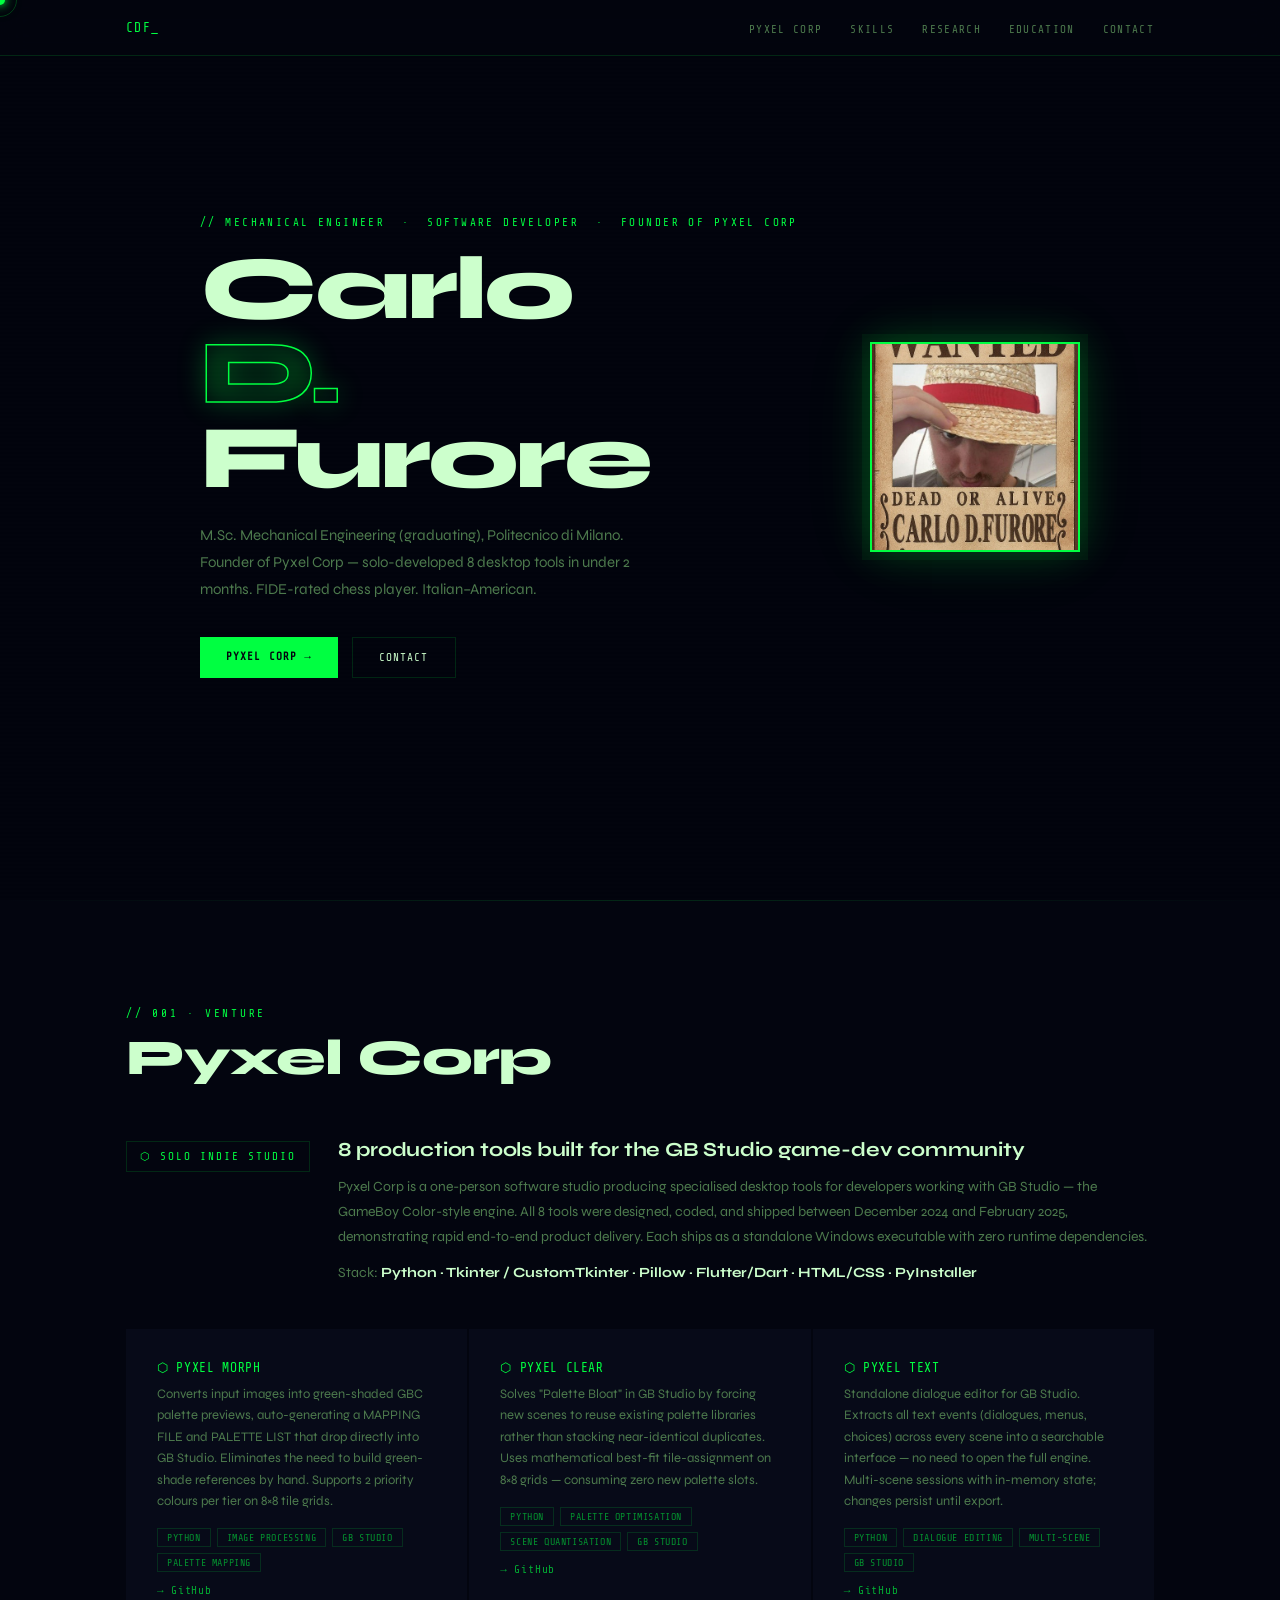
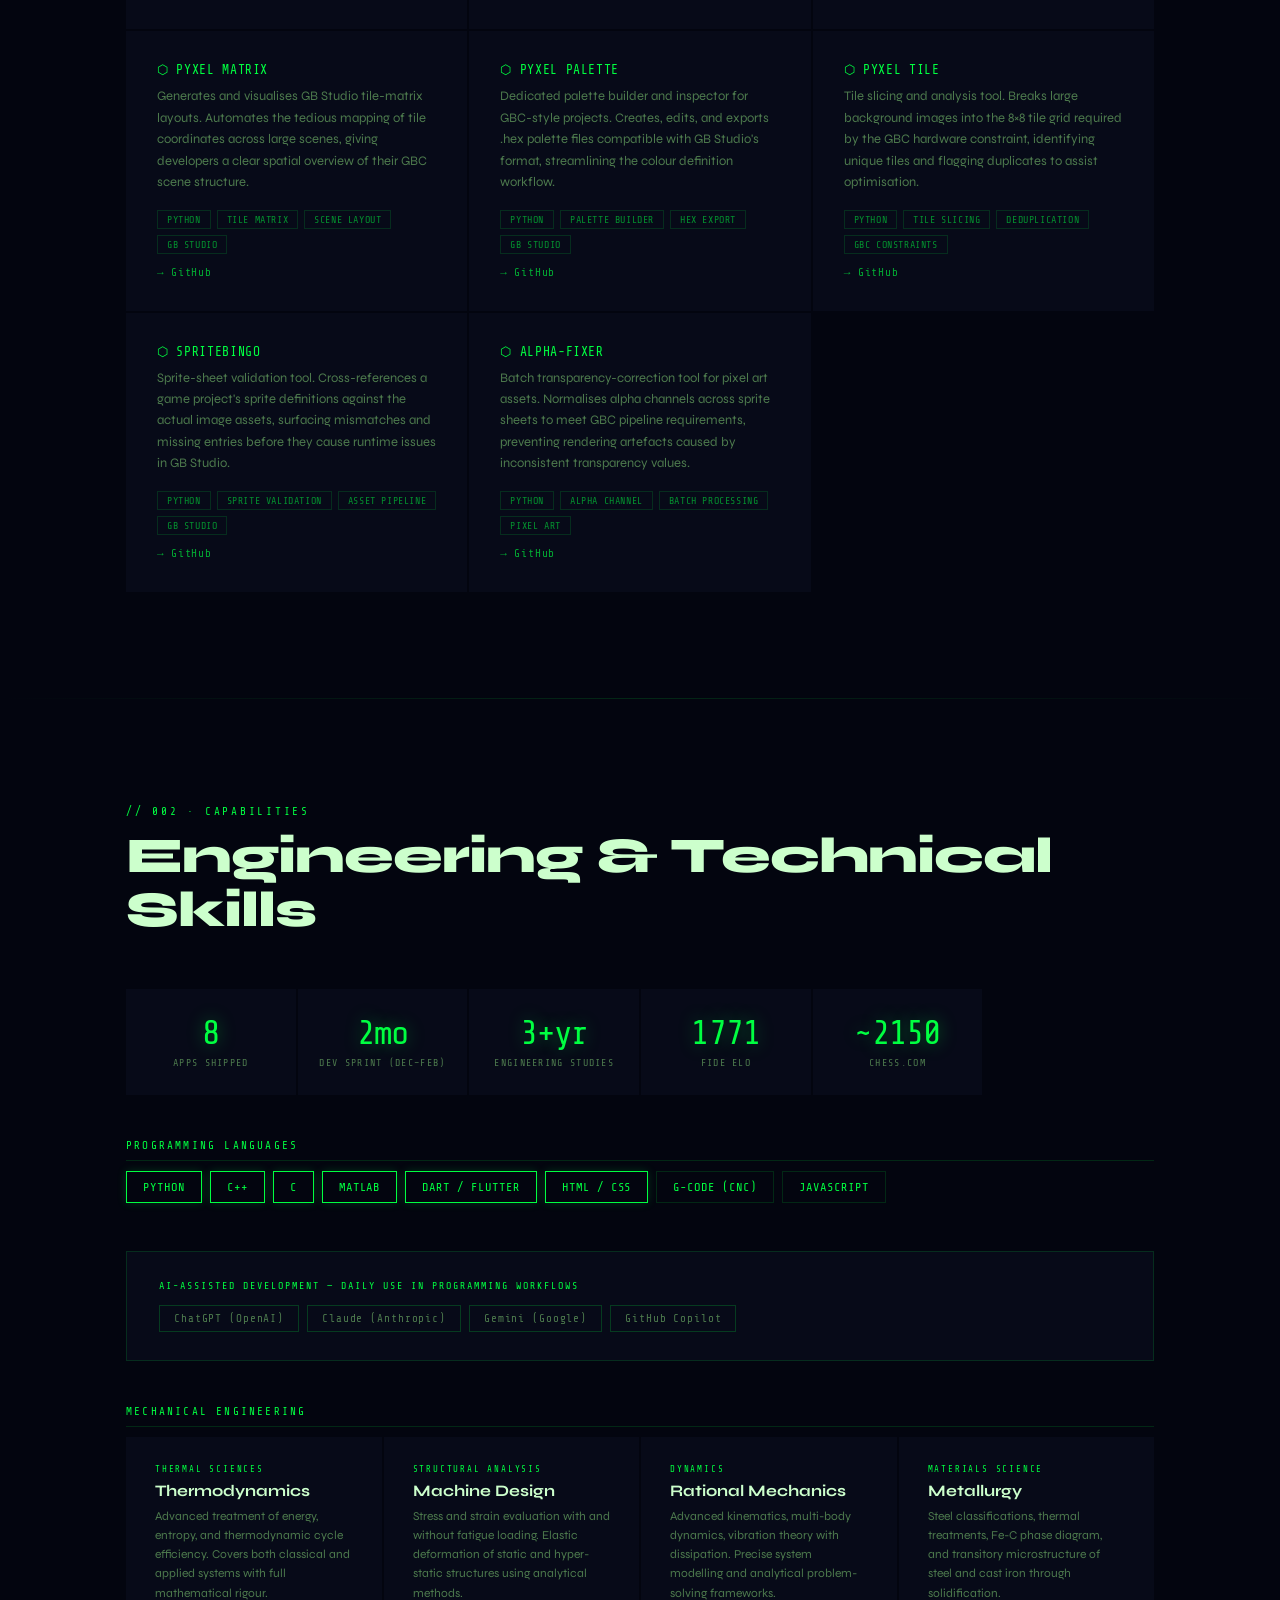
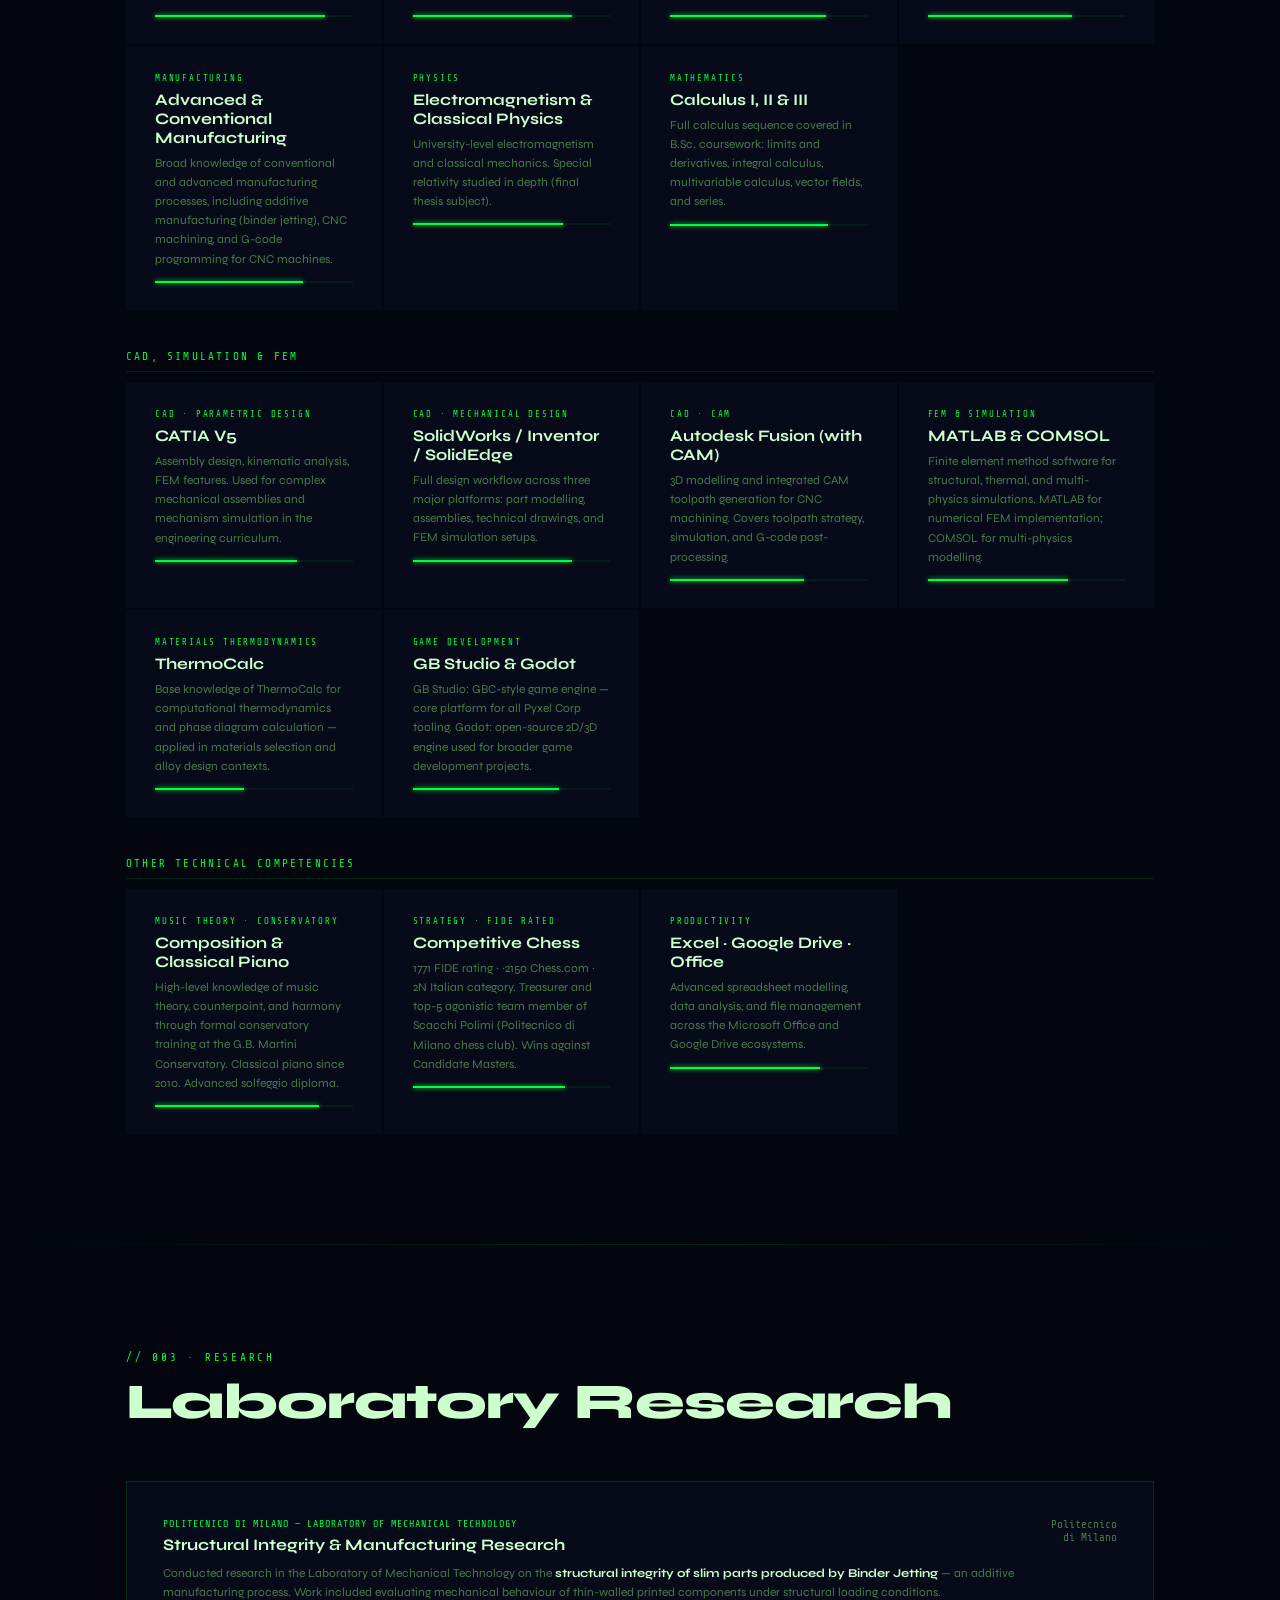
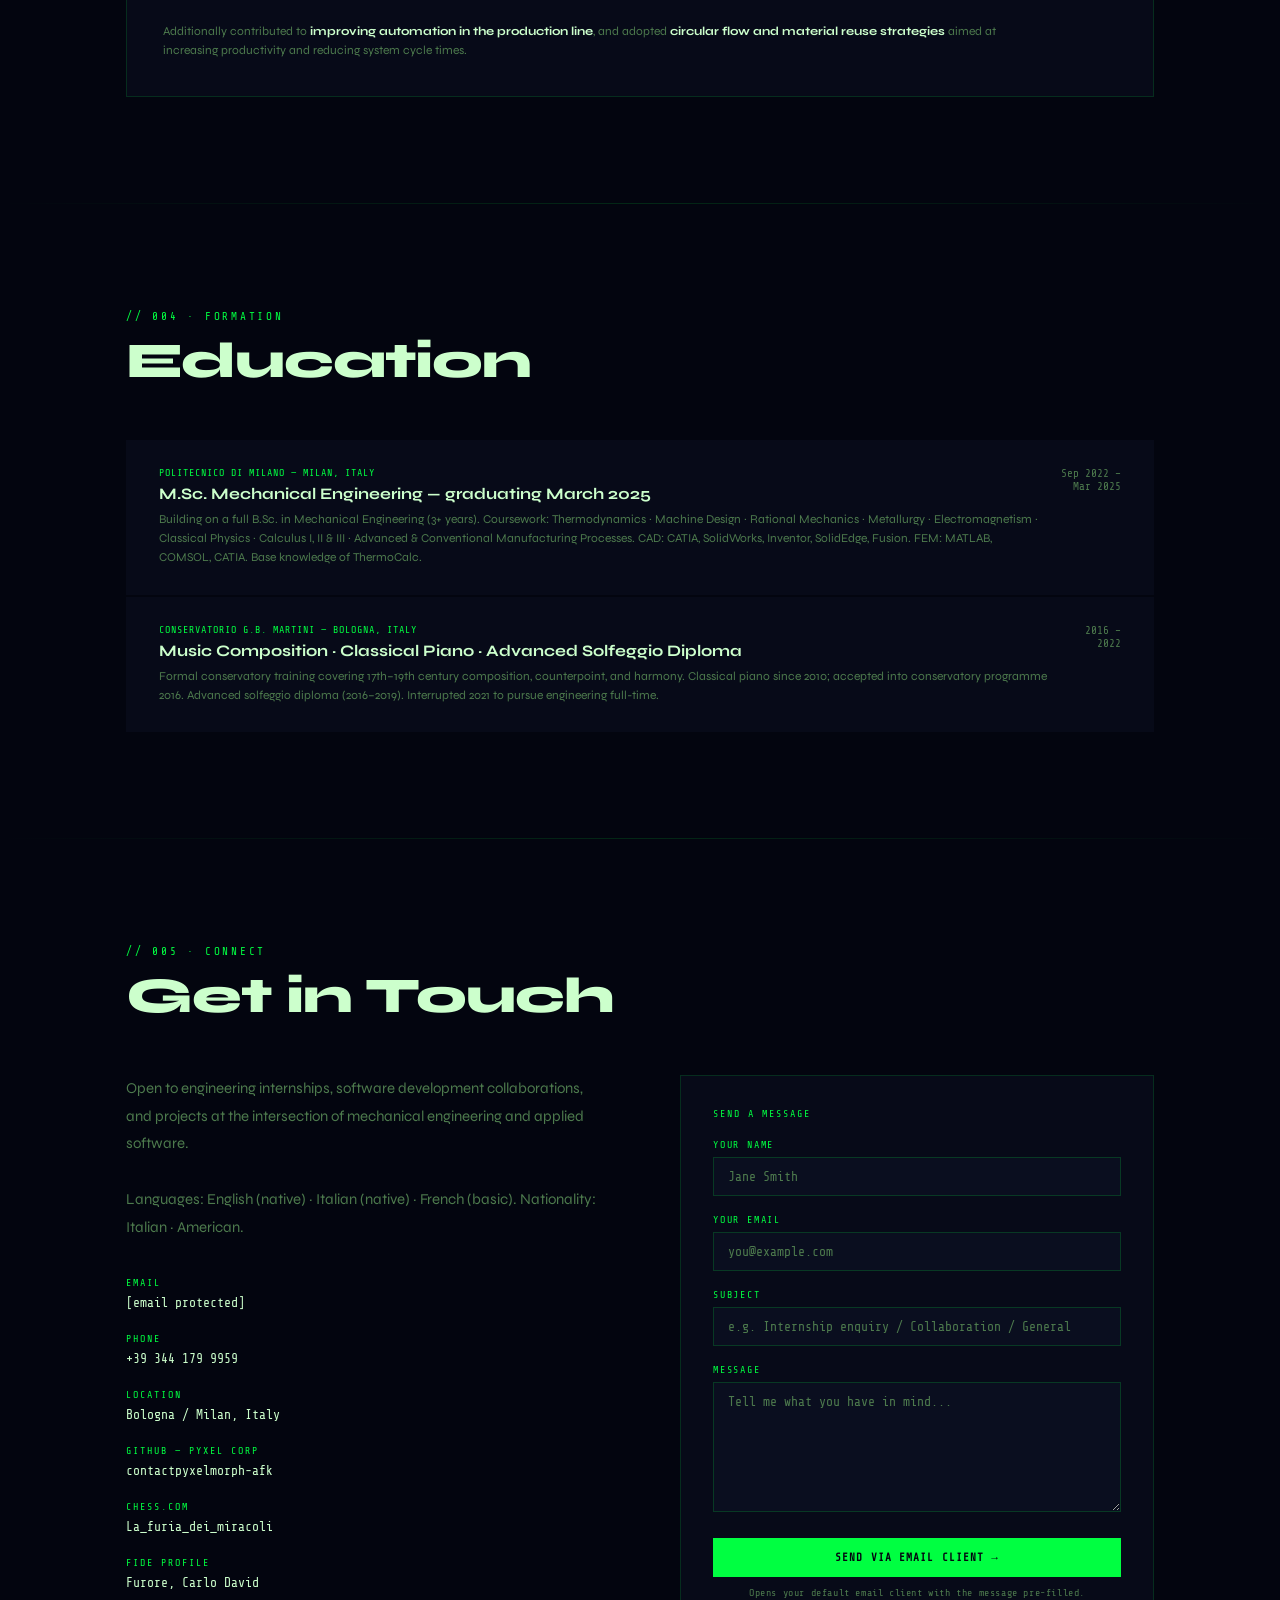
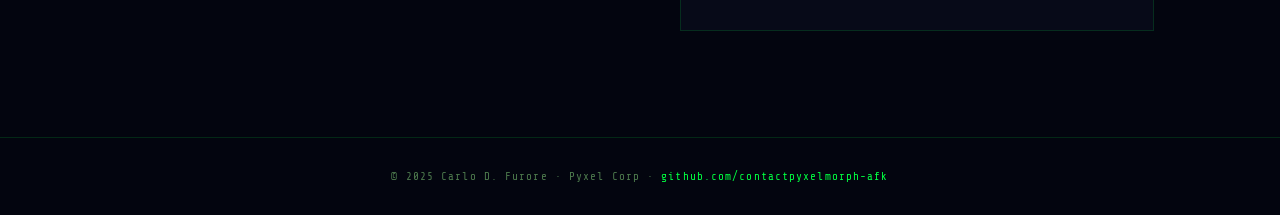
==== index.html @ a4340f94 "Add files via upload" ====
<!DOCTYPE html>
<html lang="en">
<head>
<meta charset="UTF-8"/>
<meta name="viewport" content="width=device-width, initial-scale=1.0"/>
<title>Carlo D. Furore</title>
<link href="https://fonts.googleapis.com/css2?family=Share+Tech+Mono&family=Syne:wght@400;600;700;800&display=swap" rel="stylesheet"/>
<style>
:root {
  --bg:#03050f; --surface:#070a18; --surface2:#0a0e1f;
  --green:#00ff41; --green2:#00c832; --gdim:rgba(0,255,65,0.55);
  --text:#ccffcc; --muted:#4d7a4d; --border:rgba(0,255,65,0.14);
  --mono:'Share Tech Mono',monospace;
}
*,*::before,*::after{box-sizing:border-box;margin:0;padding:0}
html{scroll-behavior:smooth}
body{background:var(--bg);color:var(--text);font-family:'Syne',sans-serif;overflow-x:hidden;cursor:none}

/* CURSOR */
#cur{position:fixed;top:0;left:0;width:10px;height:10px;background:var(--green);border-radius:50%;pointer-events:none;z-index:9999;transform:translate(-50%,-50%);box-shadow:0 0 8px var(--green),0 0 18px rgba(0,255,65,.35);transition:width .15s,height .15s}
#cur-r{position:fixed;top:0;left:0;width:34px;height:34px;border:1px solid var(--gdim);border-radius:50%;pointer-events:none;z-index:9998;transform:translate(-50%,-50%);transition:width .25s,height .25s,opacity .25s;opacity:.4}

/* MATRIX CANVAS */
#mc{position:fixed;top:0;left:0;width:100%;height:100%;z-index:0;pointer-events:none}

/* SCANLINES */
body::after{content:'';position:fixed;inset:0;z-index:1;pointer-events:none;background:repeating-linear-gradient(0deg,transparent,transparent 2px,rgba(0,0,0,.022) 2px,rgba(0,0,0,.022) 4px)}

/* LAYOUT */
.w{position:relative;z-index:2;max-width:1100px;margin:0 auto;padding:0 36px}

/* NAV */
nav{position:fixed;top:0;left:0;right:0;z-index:100;padding:18px 0;background:rgba(3,5,15,.92);backdrop-filter:blur(14px);border-bottom:1px solid var(--border)}
nav .w{display:flex;align-items:center;justify-content:space-between}
.nl{font-family:var(--mono);font-size:13px;color:var(--green);text-decoration:none;letter-spacing:.1em}
.nl-links{display:flex;gap:28px;list-style:none}
.nl-links a{font-family:var(--mono);font-size:11px;letter-spacing:.12em;color:var(--muted);text-decoration:none;text-transform:uppercase;transition:color .2s}
.nl-links a:hover{color:var(--green);text-shadow:0 0 8px var(--green)}

/* HERO */
#hero{min-height:100vh;display:flex;align-items:center;padding-top:100px}
.hg{display:grid;grid-template-columns:1fr auto;gap:72px;align-items:center;width:100%}
.htag{font-family:var(--mono);font-size:11px;letter-spacing:.22em;color:var(--green);text-transform:uppercase;margin-bottom:18px;opacity:0;animation:fu .7s .2s forwards}
.hname{font-size:clamp(46px,7vw,100px);font-weight:800;letter-spacing:-.03em;line-height:.94;margin-bottom:22px;opacity:0;animation:fu .7s .4s forwards}
.hname em{font-style:normal;color:transparent;-webkit-text-stroke:1.5px var(--green);text-shadow:0 0 28px rgba(0,255,65,.28)}
.hdesc{font-size:15px;color:var(--muted);line-height:1.8;max-width:470px;margin-bottom:34px;opacity:0;animation:fu .7s .6s forwards}
.hcta{display:flex;gap:14px;flex-wrap:wrap;opacity:0;animation:fu .7s .8s forwards}

/* PHOTO — SQUARE */
.photo-wrap{opacity:0;animation:fu .7s .3s forwards;flex-shrink:0}
.photo-img{width:210px;height:210px;object-fit:cover;display:block;border:2px solid var(--green);box-shadow:0 0 0 8px rgba(0,255,65,.05),0 0 40px rgba(0,255,65,.22),0 0 80px rgba(0,255,65,.07)}
.photo-ph{width:210px;height:210px;border:2px solid var(--green);box-shadow:0 0 40px rgba(0,255,65,.2);background:var(--surface2);display:flex;align-items:center;justify-content:center;flex-direction:column;gap:8px}
.photo-ph span{font-family:var(--mono);font-size:10px;color:var(--muted);letter-spacing:.08em;text-align:center;padding:0 16px;line-height:1.6}

/* BUTTONS */
.btn{font-family:var(--mono);font-size:11px;letter-spacing:.1em;text-transform:uppercase;text-decoration:none;padding:13px 26px;display:inline-block;transition:all .2s}
.btn-p{background:var(--green);color:var(--bg);font-weight:700}
.btn-p:hover{background:#fff;box-shadow:0 0 28px rgba(0,255,65,.5);transform:translateY(-2px)}
.btn-o{border:1px solid var(--border);color:var(--text)}
.btn-o:hover{border-color:var(--green);color:var(--green);text-shadow:0 0 8px var(--green);transform:translateY(-2px)}

/* SECTIONS */
section{padding:106px 0}
.slabel{font-family:var(--mono);font-size:11px;letter-spacing:.25em;color:var(--green);text-transform:uppercase;margin-bottom:11px}
.stitle{font-size:clamp(26px,4.2vw,50px);font-weight:800;letter-spacing:-.02em;margin-bottom:52px;line-height:1.08}
.divider{height:1px;background:linear-gradient(90deg,transparent,var(--border),transparent)}

/* PYXEL CORP */
.pyxel-intro{display:grid;grid-template-columns:auto 1fr;gap:28px;align-items:start;margin-bottom:44px}
.pbadge{font-family:var(--mono);font-size:11px;letter-spacing:.18em;color:var(--green);border:1px solid var(--border);padding:8px 13px;text-transform:uppercase;white-space:nowrap;margin-top:4px}
.ptagline{font-size:20px;font-weight:700;letter-spacing:-.01em;margin-bottom:12px}
.pdesc{color:var(--muted);font-size:14px;line-height:1.8}
.pdesc + .pdesc{margin-top:10px}

/* APPS GRID */
.apps-grid{display:grid;grid-template-columns:repeat(auto-fill,minmax(290px,1fr));gap:2px}
.acard{background:var(--surface);padding:30px;position:relative;border:1px solid transparent;transition:border-color .2s,transform .2s;overflow:hidden}
.acard::before{content:'';position:absolute;top:0;left:0;right:0;height:2px;background:linear-gradient(90deg,var(--green),transparent);transform:scaleX(0);transform-origin:left;transition:transform .32s}
.acard:hover{border-color:var(--border);transform:translateY(-3px)}
.acard:hover::before{transform:scaleX(1)}
.aname{font-family:var(--mono);font-size:13px;letter-spacing:.05em;color:var(--green);margin-bottom:9px}
.adesc{font-size:13px;color:var(--muted);line-height:1.65;margin-bottom:16px}
.atags{display:flex;flex-wrap:wrap;gap:6px}
.atag{font-family:var(--mono);font-size:10px;letter-spacing:.06em;padding:3px 9px;border:1px solid var(--border);color:var(--gdim);text-transform:uppercase}
.alink{font-family:var(--mono);font-size:11px;color:var(--green);text-decoration:none;letter-spacing:.07em;margin-top:12px;display:inline-block;opacity:.65;transition:opacity .2s}
.alink:hover{opacity:1}

/* SKILLS */
.stats-row{display:grid;grid-template-columns:repeat(auto-fill,minmax(150px,1fr));gap:2px;margin-bottom:2px}
.sbox{background:var(--surface);padding:26px 18px;text-align:center;border:1px solid transparent;transition:border-color .2s}
.sbox:hover{border-color:var(--border)}
.snum{font-family:var(--mono);font-size:34px;color:var(--green);letter-spacing:-.02em;line-height:1;margin-bottom:7px;text-shadow:0 0 18px rgba(0,255,65,.38)}
.slbl{font-family:var(--mono);font-size:10px;letter-spacing:.13em;color:var(--muted);text-transform:uppercase}

/* SKILLS CATEGORIES */
.skill-section-title{font-family:var(--mono);font-size:11px;letter-spacing:.2em;color:var(--green);text-transform:uppercase;margin:40px 0 10px;padding-bottom:8px;border-bottom:1px solid var(--border)}
.skills-grid{display:grid;grid-template-columns:repeat(auto-fill,minmax(250px,1fr));gap:2px;margin-bottom:4px}
.si{background:var(--surface);padding:26px 28px;border:1px solid transparent;transition:border-color .2s,transform .2s}
.si:hover{border-color:var(--border);transform:translateY(-2px)}
.si-cat{font-family:var(--mono);font-size:9px;letter-spacing:.2em;color:var(--green);text-transform:uppercase;margin-bottom:7px}
.si-name{font-size:16px;font-weight:700;margin-bottom:7px}
.si-desc{font-size:12px;color:var(--muted);line-height:1.6}
.si-bar{margin-top:12px;height:2px;background:rgba(0,255,65,.07);position:relative}
.si-fill{position:absolute;top:0;left:0;height:100%;background:var(--green);box-shadow:0 0 5px var(--green)}

/* LANG CHIPS */
.lang-chips{display:flex;flex-wrap:wrap;gap:8px;margin-bottom:48px}
.chip{font-family:var(--mono);font-size:12px;padding:8px 16px;border:1px solid var(--border);color:var(--green);letter-spacing:.08em;text-transform:uppercase;transition:background .2s,box-shadow .2s}
.chip:hover{background:rgba(0,255,65,.07);box-shadow:0 0 14px rgba(0,255,65,.15)}
.chip.main{border-color:var(--green);box-shadow:0 0 10px rgba(0,255,65,.18)}

/* AI TOOLS ROW */
.ai-row{background:var(--surface);padding:28px 32px;border:1px solid var(--border);margin-top:2px}
.ai-label{font-family:var(--mono);font-size:10px;letter-spacing:.2em;color:var(--green);text-transform:uppercase;margin-bottom:14px}
.ai-chips{display:flex;flex-wrap:wrap;gap:8px}
.ai-chip{font-family:var(--mono);font-size:11px;padding:6px 14px;border:1px solid rgba(0,255,65,.2);color:var(--muted);letter-spacing:.08em}

/* EDUCATION */
.edu-list{display:flex;flex-direction:column;gap:2px}
.eitem{background:var(--surface);padding:26px 32px;display:grid;grid-template-columns:1fr auto;gap:16px;align-items:start;border:1px solid transparent;transition:border-color .2s}
.eitem:hover{border-color:var(--border)}
.eschool{font-family:var(--mono);font-size:10px;color:var(--green);letter-spacing:.1em;margin-bottom:6px;text-transform:uppercase}
.edeg{font-size:16px;font-weight:700;margin-bottom:7px}
.edet{font-size:12px;color:var(--muted);line-height:1.6}
.edate{font-family:var(--mono);font-size:11px;color:var(--muted);text-align:right;white-space:nowrap}

/* CONTACT */
.contact-inner{display:grid;grid-template-columns:1fr 1fr;gap:80px;align-items:start}
.cintro{font-size:15px;color:var(--muted);line-height:1.85}
.crow{margin-bottom:22px}
.clabel{font-family:var(--mono);font-size:10px;letter-spacing:.2em;color:var(--green);text-transform:uppercase;margin-bottom:4px}
.cval{font-family:var(--mono);font-size:13px;color:var(--text);text-decoration:none;transition:color .2s}
a.cval:hover{color:var(--green);text-shadow:0 0 8px var(--green)}

/* FOOTER */
footer{border-top:1px solid var(--border);padding:32px 0;text-align:center}
footer p{font-family:var(--mono);font-size:11px;color:var(--muted);letter-spacing:.1em}

/* ANIMATIONS */
@keyframes fu{from{opacity:0;transform:translateY(20px)}to{opacity:1;transform:translateY(0)}}
.reveal{opacity:0;transform:translateY(16px);transition:opacity .6s ease,transform .6s ease}
.reveal.visible{opacity:1;transform:translateY(0)}
@keyframes blink{0%,100%{opacity:1}50%{opacity:0}}
.blink{animation:blink 1s step-end infinite}

/* FORM */
.form-box{background:var(--surface);border:1px solid var(--border);padding:32px}
.form-group{margin-bottom:18px}
.form-label{font-family:var(--mono);font-size:10px;letter-spacing:.18em;color:var(--green);text-transform:uppercase;display:block;margin-bottom:7px}
.form-input{width:100%;background:var(--surface2);border:1px solid rgba(0,255,65,.18);color:var(--text);font-family:var(--mono);font-size:13px;padding:11px 14px;outline:none;transition:border-color .2s;caret-color:var(--green)}
.form-input::placeholder{color:var(--muted)}
.form-input:focus{border-color:var(--green);box-shadow:0 0 10px rgba(0,255,65,.1)}
.form-textarea{min-height:130px;resize:vertical}
.form-submit{width:100%;text-align:center;margin-top:4px;border:none;cursor:pointer}
.form-note{font-family:var(--mono);font-size:10px;color:var(--muted);letter-spacing:.06em;margin-top:10px;text-align:center}

/* SCROLLBAR */
::-webkit-scrollbar{width:3px}
::-webkit-scrollbar-track{background:var(--bg)}
::-webkit-scrollbar-thumb{background:var(--muted)}

/* RESPONSIVE */
@media(max-width:768px){
  .hg{grid-template-columns:1fr;gap:36px}
  .photo-wrap{order:-1;display:flex;justify-content:center}
  nav .nl-links{display:none}
  .eitem{grid-template-columns:1fr}
  .contact-inner{grid-template-columns:1fr;gap:44px}
  .pyxel-intro{grid-template-columns:1fr;gap:14px}
  body{cursor:auto}
  #cur,#cur-r{display:none}
}
</style>
</head>
<body>
<canvas id="mc"></canvas>
<div id="cur"></div>
<div id="cur-r"></div>

<!-- NAV -->
<nav>
  <div class="w">
    <a class="nl" href="#">CDF<span class="blink">_</span></a>
    <ul class="nl-links">
      <li><a href="#pyxel">Pyxel Corp</a></li>
      <li><a href="#skills">Skills</a></li>
      <li><a href="#research">Research</a></li>
      <li><a href="#education">Education</a></li>
      <li><a href="#contact">Contact</a></li>
    </ul>
  </div>
</nav>

<!-- HERO -->
<section id="hero">
  <div class="w">
    <div class="hg">
      <div>
        <p class="htag">// Mechanical Engineer &nbsp;&middot;&nbsp; Software Developer &nbsp;&middot;&nbsp; Founder of Pyxel Corp</p>
        <h1 class="hname">Carlo<br/><em>D.</em><br/>Furore</h1>
        <p class="hdesc">M.Sc. Mechanical Engineering (graduating), Politecnico di Milano. Founder of Pyxel Corp — solo-developed 8 desktop tools in under 2 months. FIDE-rated chess player. Italian–American.</p>
        <div class="hcta">
          <a href="https://github.com/contactpyxelmorph-afk" target="_blank" class="btn btn-p">Pyxel Corp &rarr;</a>
          <a href="#contact" class="btn btn-o">Contact</a>
        </div>
      </div>
      <div class="photo-wrap">
        <img src="my_photo.jpg" alt="Carlo D. Furore" class="photo-img"/>
      </div>
    </div>
  </div>
</section>

<div class="divider"></div>

<!-- PYXEL CORP -->
<section id="pyxel">
  <div class="w">
    <p class="slabel reveal">// 001 &middot; Venture</p>
    <h2 class="stitle reveal">Pyxel Corp</h2>

    <div class="pyxel-intro reveal">
      <span class="pbadge">&#x2B21; Solo Indie Studio</span>
      <div>
        <h3 class="ptagline">8 production tools built for the GB Studio game-dev community</h3>
        <p class="pdesc">Pyxel Corp is a one-person software studio producing specialised desktop tools for developers working with GB Studio — the GameBoy Color-style engine. All 8 tools were designed, coded, and shipped between December 2024 and February 2025, demonstrating rapid end-to-end product delivery. Each ships as a standalone Windows executable with zero runtime dependencies.</p>
        <p class="pdesc" style="margin-top:10px">Stack: <strong style="color:var(--text)">Python &middot; Tkinter / CustomTkinter &middot; Pillow &middot; Flutter/Dart &middot; HTML/CSS &middot; PyInstaller</strong></p>
      </div>
    </div>

    <div class="apps-grid">

      <div class="acard reveal">
        <p class="aname">&#x2B21; PYXEL MORPH</p>
        <p class="adesc">Converts input images into green-shaded GBC palette previews, auto-generating a MAPPING FILE and PALETTE LIST that drop directly into GB Studio. Eliminates the need to build green-shade references by hand. Supports 2 priority colours per tier on 8×8 tile grids.</p>
        <div class="atags"><span class="atag">Python</span><span class="atag">Image Processing</span><span class="atag">GB Studio</span><span class="atag">Palette Mapping</span></div>
        <a href="https://github.com/contactpyxelmorph-afk/Pyxel-Morph" target="_blank" class="alink">&rarr; GitHub</a>
      </div>

      <div class="acard reveal">
        <p class="aname">&#x2B21; PYXEL CLEAR</p>
        <p class="adesc">Solves "Palette Bloat" in GB Studio by forcing new scenes to reuse existing palette libraries rather than stacking near-identical duplicates. Uses mathematical best-fit tile-assignment on 8×8 grids — consuming zero new palette slots.</p>
        <div class="atags"><span class="atag">Python</span><span class="atag">Palette Optimisation</span><span class="atag">Scene Quantisation</span><span class="atag">GB Studio</span></div>
        <a href="https://github.com/contactpyxelmorph-afk/Pyxel-Clear" target="_blank" class="alink">&rarr; GitHub</a>
      </div>

      <div class="acard reveal">
        <p class="aname">&#x2B21; PYXEL TEXT</p>
        <p class="adesc">Standalone dialogue editor for GB Studio. Extracts all text events (dialogues, menus, choices) across every scene into a searchable interface — no need to open the full engine. Multi-scene sessions with in-memory state; changes persist until export.</p>
        <div class="atags"><span class="atag">Python</span><span class="atag">Dialogue Editing</span><span class="atag">Multi-Scene</span><span class="atag">GB Studio</span></div>
        <a href="https://github.com/contactpyxelmorph-afk/Pyxel-Text" target="_blank" class="alink">&rarr; GitHub</a>
      </div>

      <div class="acard reveal">
        <p class="aname">&#x2B21; PYXEL MATRIX</p>
        <p class="adesc">Generates and visualises GB Studio tile-matrix layouts. Automates the tedious mapping of tile coordinates across large scenes, giving developers a clear spatial overview of their GBC scene structure.</p>
        <div class="atags"><span class="atag">Python</span><span class="atag">Tile Matrix</span><span class="atag">Scene Layout</span><span class="atag">GB Studio</span></div>
        <a href="https://github.com/contactpyxelmorph-afk/Pyxel-Matrix" target="_blank" class="alink">&rarr; GitHub</a>
      </div>

      <div class="acard reveal">
        <p class="aname">&#x2B21; PYXEL PALETTE</p>
        <p class="adesc">Dedicated palette builder and inspector for GBC-style projects. Creates, edits, and exports .hex palette files compatible with GB Studio's format, streamlining the colour definition workflow.</p>
        <div class="atags"><span class="atag">Python</span><span class="atag">Palette Builder</span><span class="atag">HEX Export</span><span class="atag">GB Studio</span></div>
        <a href="https://github.com/contactpyxelmorph-afk/Pyxel-Palette" target="_blank" class="alink">&rarr; GitHub</a>
      </div>

      <div class="acard reveal">
        <p class="aname">&#x2B21; PYXEL TILE</p>
        <p class="adesc">Tile slicing and analysis tool. Breaks large background images into the 8×8 tile grid required by the GBC hardware constraint, identifying unique tiles and flagging duplicates to assist optimisation.</p>
        <div class="atags"><span class="atag">Python</span><span class="atag">Tile Slicing</span><span class="atag">Deduplication</span><span class="atag">GBC Constraints</span></div>
        <a href="https://github.com/contactpyxelmorph-afk/Pyxel-Tile" target="_blank" class="alink">&rarr; GitHub</a>
      </div>

      <div class="acard reveal">
        <p class="aname">&#x2B21; SPRITEBINGO</p>
        <p class="adesc">Sprite-sheet validation tool. Cross-references a game project's sprite definitions against the actual image assets, surfacing mismatches and missing entries before they cause runtime issues in GB Studio.</p>
        <div class="atags"><span class="atag">Python</span><span class="atag">Sprite Validation</span><span class="atag">Asset Pipeline</span><span class="atag">GB Studio</span></div>
        <a href="https://github.com/contactpyxelmorph-afk/spriteBINGO" target="_blank" class="alink">&rarr; GitHub</a>
      </div>

      <div class="acard reveal">
        <p class="aname">&#x2B21; ALPHA-FIXER</p>
        <p class="adesc">Batch transparency-correction tool for pixel art assets. Normalises alpha channels across sprite sheets to meet GBC pipeline requirements, preventing rendering artefacts caused by inconsistent transparency values.</p>
        <div class="atags"><span class="atag">Python</span><span class="atag">Alpha Channel</span><span class="atag">Batch Processing</span><span class="atag">Pixel Art</span></div>
        <a href="https://github.com/contactpyxelmorph-afk/alpha-fixer" target="_blank" class="alink">&rarr; GitHub</a>
      </div>

    </div>
  </div>
</section>

<div class="divider"></div>

<!-- SKILLS -->
<section id="skills">
  <div class="w">
    <p class="slabel reveal">// 002 &middot; Capabilities</p>
    <h2 class="stitle reveal">Engineering &amp; Technical Skills</h2>

    <!-- Quick stats -->
    <div class="stats-row reveal">
      <div class="sbox"><p class="snum">8</p><p class="slbl">Apps Shipped</p></div>
      <div class="sbox"><p class="snum">2mo</p><p class="slbl">Dev Sprint (Dec–Feb)</p></div>
      <div class="sbox"><p class="snum">3+yr</p><p class="slbl">Engineering Studies</p></div>
      <div class="sbox"><p class="snum">1771</p><p class="slbl">FIDE Elo</p></div>
      <div class="sbox"><p class="snum">~2150</p><p class="slbl">Chess.com</p></div>
    </div>

    <div style="margin-bottom:44px"></div>

    <!-- PROGRAMMING LANGUAGES -->
    <p class="skill-section-title reveal">Programming Languages</p>
    <div class="lang-chips reveal">
      <span class="chip main">Python</span>
      <span class="chip main">C++</span>
      <span class="chip main">C</span>
      <span class="chip main">MATLAB</span>
      <span class="chip main">Dart / Flutter</span>
      <span class="chip main">HTML / CSS</span>
      <span class="chip">G-Code (CNC)</span>
      <span class="chip">JavaScript</span>
    </div>

    <!-- AI tools -->
    <div class="ai-row reveal">
      <p class="ai-label">AI-Assisted Development &mdash; daily use in programming workflows</p>
      <div class="ai-chips">
        <span class="ai-chip">ChatGPT (OpenAI)</span>
        <span class="ai-chip">Claude (Anthropic)</span>
        <span class="ai-chip">Gemini (Google)</span>
        <span class="ai-chip">GitHub Copilot</span>
      </div>
    </div>

    <div style="margin-bottom:44px"></div>

    <!-- ENGINEERING SKILLS GRID -->
    <p class="skill-section-title reveal">Mechanical Engineering</p>
    <div class="skills-grid">
      <div class="si reveal">
        <p class="si-cat">Thermal Sciences</p>
        <h3 class="si-name">Thermodynamics</h3>
        <p class="si-desc">Advanced treatment of energy, entropy, and thermodynamic cycle efficiency. Covers both classical and applied systems with full mathematical rigour.</p>
        <div class="si-bar"><div class="si-fill" style="width:86%"></div></div>
      </div>
      <div class="si reveal">
        <p class="si-cat">Structural Analysis</p>
        <h3 class="si-name">Machine Design</h3>
        <p class="si-desc">Stress and strain evaluation with and without fatigue loading. Elastic deformation of static and hyper-static structures using analytical methods.</p>
        <div class="si-bar"><div class="si-fill" style="width:81%"></div></div>
      </div>
      <div class="si reveal">
        <p class="si-cat">Dynamics</p>
        <h3 class="si-name">Rational Mechanics</h3>
        <p class="si-desc">Advanced kinematics, multi-body dynamics, vibration theory with dissipation. Precise system modelling and analytical problem-solving frameworks.</p>
        <div class="si-bar"><div class="si-fill" style="width:79%"></div></div>
      </div>
      <div class="si reveal">
        <p class="si-cat">Materials Science</p>
        <h3 class="si-name">Metallurgy</h3>
        <p class="si-desc">Steel classifications, thermal treatments, Fe-C phase diagram, and transitory microstructure of steel and cast iron through solidification.</p>
        <div class="si-bar"><div class="si-fill" style="width:73%"></div></div>
      </div>
      <div class="si reveal">
        <p class="si-cat">Manufacturing</p>
        <h3 class="si-name">Advanced &amp; Conventional Manufacturing</h3>
        <p class="si-desc">Broad knowledge of conventional and advanced manufacturing processes, including additive manufacturing (binder jetting), CNC machining, and G-code programming for CNC machines.</p>
        <div class="si-bar"><div class="si-fill" style="width:75%"></div></div>
      </div>
      <div class="si reveal">
        <p class="si-cat">Physics</p>
        <h3 class="si-name">Electromagnetism &amp; Classical Physics</h3>
        <p class="si-desc">University-level electromagnetism and classical mechanics. Special relativity studied in depth (final thesis subject).</p>
        <div class="si-bar"><div class="si-fill" style="width:76%"></div></div>
      </div>
      <div class="si reveal">
        <p class="si-cat">Mathematics</p>
        <h3 class="si-name">Calculus I, II &amp; III</h3>
        <p class="si-desc">Full calculus sequence covered in B.Sc. coursework: limits and derivatives, integral calculus, multivariable calculus, vector fields, and series.</p>
        <div class="si-bar"><div class="si-fill" style="width:80%"></div></div>
      </div>
    </div>

    <!-- CAD & SIMULATION -->
    <p class="skill-section-title reveal">CAD, Simulation &amp; FEM</p>
    <div class="skills-grid">
      <div class="si reveal">
        <p class="si-cat">CAD &middot; Parametric Design</p>
        <h3 class="si-name">CATIA V5</h3>
        <p class="si-desc">Assembly design, kinematic analysis, FEM features. Used for complex mechanical assemblies and mechanism simulation in the engineering curriculum.</p>
        <div class="si-bar"><div class="si-fill" style="width:72%"></div></div>
      </div>
      <div class="si reveal">
        <p class="si-cat">CAD &middot; Mechanical Design</p>
        <h3 class="si-name">SolidWorks / Inventor / SolidEdge</h3>
        <p class="si-desc">Full design workflow across three major platforms: part modelling, assemblies, technical drawings, and FEM simulation setups.</p>
        <div class="si-bar"><div class="si-fill" style="width:81%"></div></div>
      </div>
      <div class="si reveal">
        <p class="si-cat">CAD &middot; CAM</p>
        <h3 class="si-name">Autodesk Fusion (with CAM)</h3>
        <p class="si-desc">3D modelling and integrated CAM toolpath generation for CNC machining. Covers toolpath strategy, simulation, and G-code post-processing.</p>
        <div class="si-bar"><div class="si-fill" style="width:68%"></div></div>
      </div>
      <div class="si reveal">
        <p class="si-cat">FEM &amp; Simulation</p>
        <h3 class="si-name">MATLAB &amp; COMSOL</h3>
        <p class="si-desc">Finite element method software for structural, thermal, and multi-physics simulations. MATLAB for numerical FEM implementation; COMSOL for multi-physics modelling.</p>
        <div class="si-bar"><div class="si-fill" style="width:71%"></div></div>
      </div>
      <div class="si reveal">
        <p class="si-cat">Materials Thermodynamics</p>
        <h3 class="si-name">ThermoCalc</h3>
        <p class="si-desc">Base knowledge of ThermoCalc for computational thermodynamics and phase diagram calculation — applied in materials selection and alloy design contexts.</p>
        <div class="si-bar"><div class="si-fill" style="width:45%"></div></div>
      </div>
      <div class="si reveal">
        <p class="si-cat">Game Development</p>
        <h3 class="si-name">GB Studio &amp; Godot</h3>
        <p class="si-desc">GB Studio: GBC-style game engine — core platform for all Pyxel Corp tooling. Godot: open-source 2D/3D engine used for broader game development projects.</p>
        <div class="si-bar"><div class="si-fill" style="width:74%"></div></div>
      </div>
    </div>

    <!-- MUSIC -->
    <p class="skill-section-title reveal">Other Technical Competencies</p>
    <div class="skills-grid">
      <div class="si reveal">
        <p class="si-cat">Music Theory &middot; Conservatory</p>
        <h3 class="si-name">Composition &amp; Classical Piano</h3>
        <p class="si-desc">High-level knowledge of music theory, counterpoint, and harmony through formal conservatory training at the G.B. Martini Conservatory. Classical piano since 2010. Advanced solfeggio diploma.</p>
        <div class="si-bar"><div class="si-fill" style="width:83%"></div></div>
      </div>
      <div class="si reveal">
        <p class="si-cat">Strategy &middot; FIDE Rated</p>
        <h3 class="si-name">Competitive Chess</h3>
        <p class="si-desc">1771 FIDE rating · ~2150 Chess.com · 2N Italian category. Treasurer and top-5 agonistic team member of Scacchi Polimi (Politecnico di Milano chess club). Wins against Candidate Masters.</p>
        <div class="si-bar"><div class="si-fill" style="width:77%"></div></div>
      </div>
      <div class="si reveal">
        <p class="si-cat">Productivity</p>
        <h3 class="si-name">Excel &middot; Google Drive &middot; Office</h3>
        <p class="si-desc">Advanced spreadsheet modelling, data analysis, and file management across the Microsoft Office and Google Drive ecosystems.</p>
        <div class="si-bar"><div class="si-fill" style="width:76%"></div></div>
      </div>
    </div>

  </div>
</section>

<div class="divider"></div>

<!-- RESEARCH -->
<section id="research">
  <div class="w">
    <p class="slabel reveal">// 003 &middot; Research</p>
    <h2 class="stitle reveal">Laboratory Research</h2>
    <div class="eitem reveal" style="background:var(--surface);padding:36px;border:1px solid var(--border)">
      <div>
        <p class="eschool">Politecnico di Milano &mdash; Laboratory of Mechanical Technology</p>
        <h3 class="edeg">Structural Integrity &amp; Manufacturing Research</h3>
        <p class="edet" style="margin-top:10px">
          Conducted research in the Laboratory of Mechanical Technology on the <strong style="color:var(--text)">structural integrity of slim parts produced by Binder Jetting</strong> — an additive manufacturing process. Work included evaluating mechanical behaviour of thin-walled printed components under structural loading conditions.<br/><br/>
          Additionally contributed to <strong style="color:var(--text)">improving automation in the production line</strong>, and adopted <strong style="color:var(--text)">circular flow and material reuse strategies</strong> aimed at increasing productivity and reducing system cycle times.
        </p>
      </div>
      <span class="edate">Politecnico<br/>di Milano</span>
    </div>
  </div>
</section>

<div class="divider"></div>

<!-- EDUCATION -->
<section id="education">
  <div class="w">
    <p class="slabel reveal">// 004 &middot; Formation</p>
    <h2 class="stitle reveal">Education</h2>
    <div class="edu-list">
      <div class="eitem reveal">
        <div>
          <p class="eschool">Politecnico di Milano &mdash; Milan, Italy</p>
          <h3 class="edeg">M.Sc. Mechanical Engineering &mdash; graduating March 2025</h3>
          <p class="edet">Building on a full B.Sc. in Mechanical Engineering (3+ years). Coursework: Thermodynamics &middot; Machine Design &middot; Rational Mechanics &middot; Metallurgy &middot; Electromagnetism &middot; Classical Physics &middot; Calculus I, II &amp; III &middot; Advanced &amp; Conventional Manufacturing Processes. CAD: CATIA, SolidWorks, Inventor, SolidEdge, Fusion. FEM: MATLAB, COMSOL, CATIA. Base knowledge of ThermoCalc.</p>
        </div>
        <span class="edate">Sep 2022 &ndash;<br/>Mar 2025</span>
      </div>
      <div class="eitem reveal">
        <div>
          <p class="eschool">Conservatorio G.B. Martini &mdash; Bologna, Italy</p>
          <h3 class="edeg">Music Composition &middot; Classical Piano &middot; Advanced Solfeggio Diploma</h3>
          <p class="edet">Formal conservatory training covering 17th–19th century composition, counterpoint, and harmony. Classical piano since 2010; accepted into conservatory programme 2016. Advanced solfeggio diploma (2016–2019). Interrupted 2021 to pursue engineering full-time.</p>
        </div>
        <span class="edate">2016 &ndash;<br/>2022</span>
      </div>
    </div>
  </div>
</section>

<div class="divider"></div>

<!-- CONTACT -->
<section id="contact">
  <div class="w">
    <p class="slabel reveal">// 005 &middot; Connect</p>
    <h2 class="stitle reveal">Get in Touch</h2>

    <div class="contact-inner">
      <!-- LEFT: info -->
      <div class="reveal">
        <p class="cintro" style="margin-bottom:36px">Open to engineering internships, software development collaborations, and projects at the intersection of mechanical engineering and applied software.<br/><br/>Languages: English (native) &middot; Italian (native) &middot; French (basic). Nationality: Italian &middot; American.</p>
        <div class="crow">
          <p class="clabel">Email</p>
          <a href="/cdn-cgi/l/email-protection#096a66677d686a7d277970716c6564667b7961496e64686065276a6664" class="cval"><span class="__cf_email__" data-cfemail="e98a86879d888a9dc79990918c8584869b9981a98e84888085c78a8684">[email&#160;protected]</span></a>
        </div>
        <div class="crow">
          <p class="clabel">Phone</p>
          <a href="tel:+393441799959" class="cval">+39 344 179 9959</a>
        </div>
        <div class="crow">
          <p class="clabel">Location</p>
          <span class="cval">Bologna / Milan, Italy</span>
        </div>
        <div class="crow">
          <p class="clabel">GitHub &mdash; Pyxel Corp</p>
          <a href="https://github.com/contactpyxelmorph-afk" target="_blank" class="cval">contactpyxelmorph-afk</a>
        </div>
        <div class="crow">
          <p class="clabel">Chess.com</p>
          <a href="https://www.chess.com/member/La_furia_dei_miracoli" target="_blank" class="cval">La_furia_dei_miracoli</a>
        </div>
        <div class="crow">
          <p class="clabel">FIDE Profile</p>
          <a href="https://ratings.fide.com/search.phtml?search=furore+carlo+david" target="_blank" class="cval">Furore, Carlo David</a>
        </div>
      </div>

      <!-- RIGHT: email form -->
      <div class="reveal">
        <div class="form-box">
          <p class="clabel" style="margin-bottom:20px">Send a message</p>
          <div class="form-group">
            <label class="form-label">Your name</label>
            <input type="text" id="f-name" class="form-input" placeholder="Jane Smith" autocomplete="off"/>
          </div>
          <div class="form-group">
            <label class="form-label">Your email</label>
            <input type="email" id="f-email" class="form-input" placeholder="you@example.com" autocomplete="off"/>
          </div>
          <div class="form-group">
            <label class="form-label">Subject</label>
            <input type="text" id="f-subject" class="form-input" placeholder="e.g. Internship enquiry / Collaboration / General" autocomplete="off"/>
          </div>
          <div class="form-group">
            <label class="form-label">Message</label>
            <textarea id="f-body" class="form-input form-textarea" placeholder="Tell me what you have in mind..."></textarea>
          </div>
          <button class="btn btn-p form-submit" onclick="sendEmail()">Send via Email Client &rarr;</button>
          <p class="form-note">Opens your default email client with the message pre-filled.</p>
        </div>
      </div>
    </div>
  </div>
</section>

<footer>
  <div class="w">
    <p>&copy; 2025 Carlo D. Furore &middot; Pyxel Corp &middot; <span style="color:var(--green)">github.com/contactpyxelmorph-afk</span></p>
  </div>
</footer>

<script data-cfasync="false" src="/cdn-cgi/scripts/5c5dd728/cloudflare-static/email-decode.min.js"></script><script data-cfasync="false" src="/cdn-cgi/scripts/5c5dd728/cloudflare-static/email-decode.min.js"></script><script>
// ── CUSTOM CURSOR ─────────────────────────────────────────────
const cur  = document.getElementById('cur');
const curR = document.getElementById('cur-r');
let mx=0,my=0,rx=0,ry=0;
document.addEventListener('mousemove', e => {
  mx=e.clientX; my=e.clientY;
  cur.style.left=mx+'px'; cur.style.top=my+'px';
});
(function lr(){
  rx+=(mx-rx)*.1; ry+=(my-ry)*.1;
  curR.style.left=rx+'px'; curR.style.top=ry+'px';
  requestAnimationFrame(lr);
})();
document.querySelectorAll('a,button,.acard,.si,.sbox').forEach(el=>{
  el.addEventListener('mouseenter',()=>{ cur.style.width='17px'; cur.style.height='17px'; curR.style.width='50px'; curR.style.height='50px'; curR.style.opacity='1'; });
  el.addEventListener('mouseleave',()=>{ cur.style.width='10px'; cur.style.height='10px'; curR.style.width='34px'; curR.style.height='34px'; curR.style.opacity='0.4'; });
});

// ── MATRIX RAIN ───────────────────────────────────────────────
(function rain(){
  const canvas = document.getElementById('mc');
  const ctx    = canvas.getContext('2d');
  const CHARS  = 'ｦｱｳｴｵｶｷｹｺｻｼｽｾｿﾀﾂﾃﾅﾆﾇﾈﾊﾋﾎﾏﾐﾑﾒﾓﾔﾕﾗﾘﾙﾚﾛﾜﾝ0123456789ABCDEF∑∆∇√∞'.split('');
  const FS = 14;
  let W, H, cols, drops, speed, bright;

  function resize(){
    W = canvas.width  = window.innerWidth;
    H = canvas.height = window.innerHeight;
    cols   = Math.floor(W / FS);
    drops  = Array.from({length:cols}, () => Math.random() * -(H/FS));
    speed  = Array.from({length:cols}, () => .38 + Math.random()*.52);
    bright = Array.from({length:cols}, () => Math.random());
  }
  resize();
  window.addEventListener('resize', resize);

  function draw(){
    ctx.fillStyle = 'rgba(3,5,15,.062)';
    ctx.fillRect(0,0,W,H);
    ctx.font = FS + 'px "Share Tech Mono",monospace';
    for(let i=0; i<cols; i++){
      const y = Math.floor(drops[i]) * FS;
      // Head — bright cyan-white
      ctx.fillStyle = `rgba(200,245,255,${.82+bright[i]*.18})`;
      ctx.fillText(CHARS[Math.floor(Math.random()*CHARS.length)], i*FS, y);
      // Trail — cyan to blue
      for(let t=1;t<=4;t++){
        const ty = y - t*FS;
        if(ty < 0) continue;
        const a = (.52 - t*.11) * (.65 + bright[i]*.35);
        ctx.fillStyle = `rgba(0,${180+bright[i]*60},${210+bright[i]*45},${a})`;
        ctx.fillText(CHARS[Math.floor(Math.random()*CHARS.length)], i*FS, ty);
      }
      drops[i] += speed[i];
      if(drops[i]*FS > H && Math.random()>.974){
        drops[i] = Math.random()*-20;
        bright[i] = Math.random();
        speed[i]  = .38 + Math.random()*.52;
      }
    }
  }
  setInterval(draw, 38);
})();

// ── HAPTIC FEEDBACK ────────────────────────────────────────────
function vib(ms){ if(navigator.vibrate) navigator.vibrate(ms); }
document.querySelectorAll('a,button,.acard,.si,.sbox,.chip,.atag').forEach(el=>{
  el.addEventListener('touchstart', ()=>vib(8), {passive:true});
});

// ── EMAIL FORM ─────────────────────────────────────────────────
function sendEmail(){
  const name    = document.getElementById('f-name').value.trim();
  const email   = document.getElementById('f-email').value.trim();
  const subject = document.getElementById('f-subject').value.trim();
  const body    = document.getElementById('f-body').value.trim();
  if(!subject && !body){ alert('Please fill in at least a subject or message.'); return; }
  const to  = 'contact.pyxelmorph@gmail.com';
  const sub = encodeURIComponent(subject || '(No subject)');
  const bod = encodeURIComponent((name ? 'From: '+name+(email?' <'+email+'>':'')+'\n\n':'')+body);
  window.location.href = `mailto:${to}?subject=${sub}&body=${bod}`;
}
// Allow Enter in inputs to move to next field
document.addEventListener('DOMContentLoaded', ()=>{
  const inputs = document.querySelectorAll('.form-input:not(.form-textarea)');
  inputs.forEach((inp,i)=>{
    inp.addEventListener('keydown', e=>{ if(e.key==='Enter'){ e.preventDefault(); const next = inputs[i+1]||document.getElementById('f-body'); if(next) next.focus(); }});
  });
});

// ── SCROLL REVEAL ──────────────────────────────────────────────
const obs = new IntersectionObserver(entries=>{
  entries.forEach(e=>{ if(e.isIntersecting){ e.target.classList.add('visible'); obs.unobserve(e.target); }});
},{threshold:.07, rootMargin:'0px 0px -24px 0px'});
document.querySelectorAll('.reveal').forEach(el=>obs.observe(el));
</script>

<!-- Visitor tracker -->
<img src="https://visitor-badge.laobi.icu/badge?page_id=contactpyxelmorph-afk.meet-the-sensei" style="display:none">
</body>
</html>
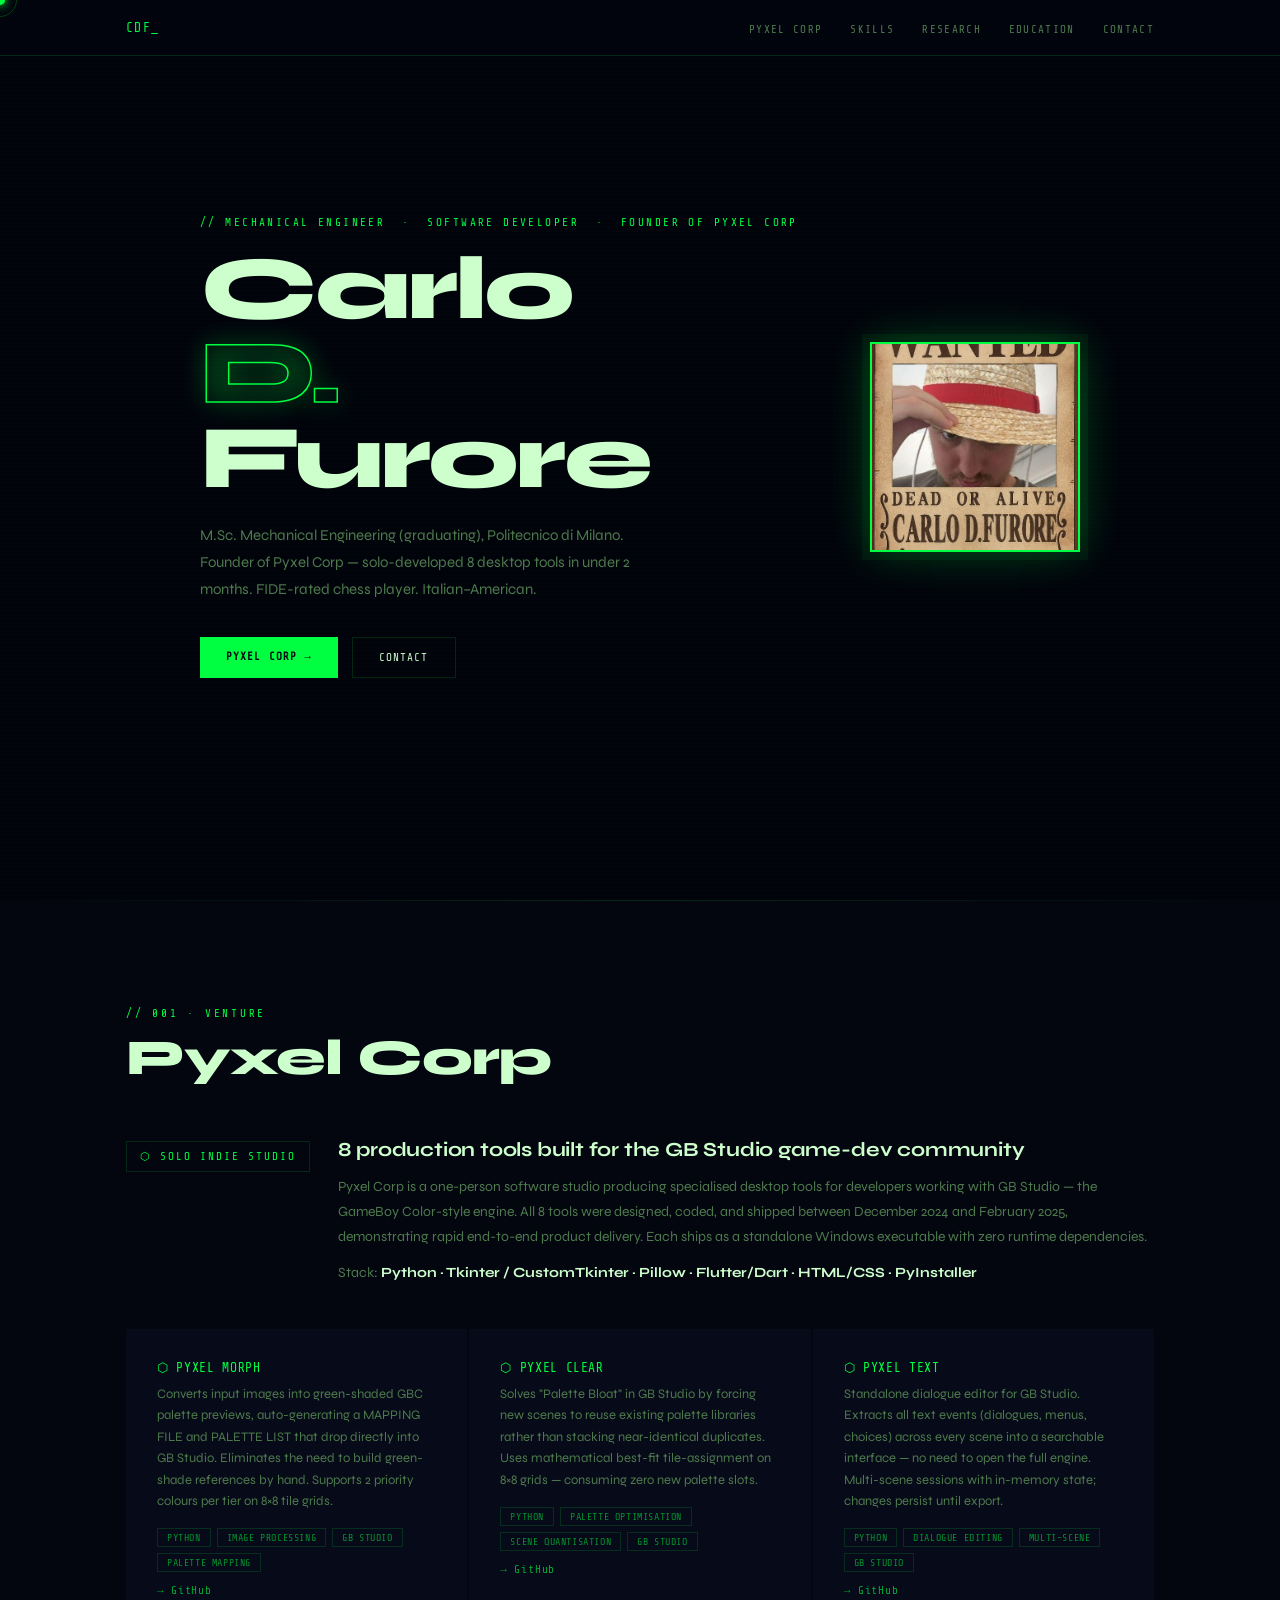
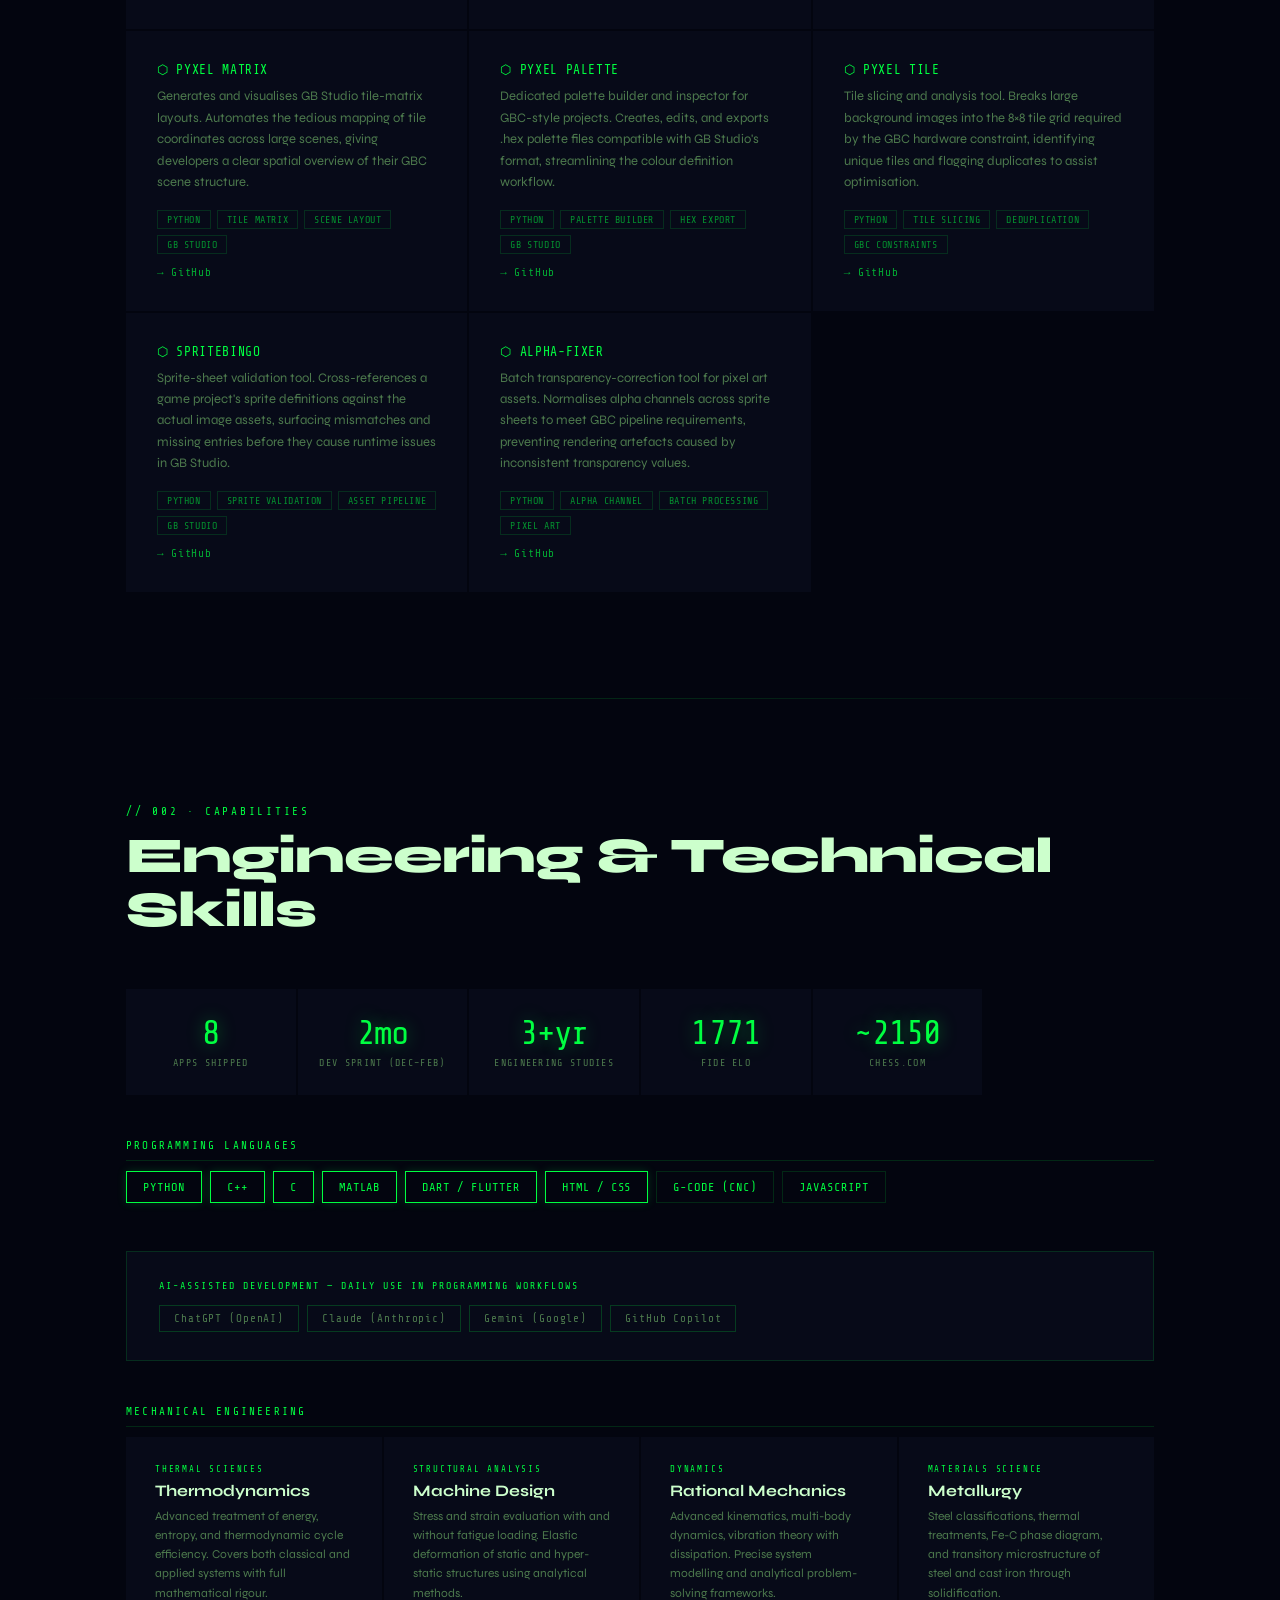
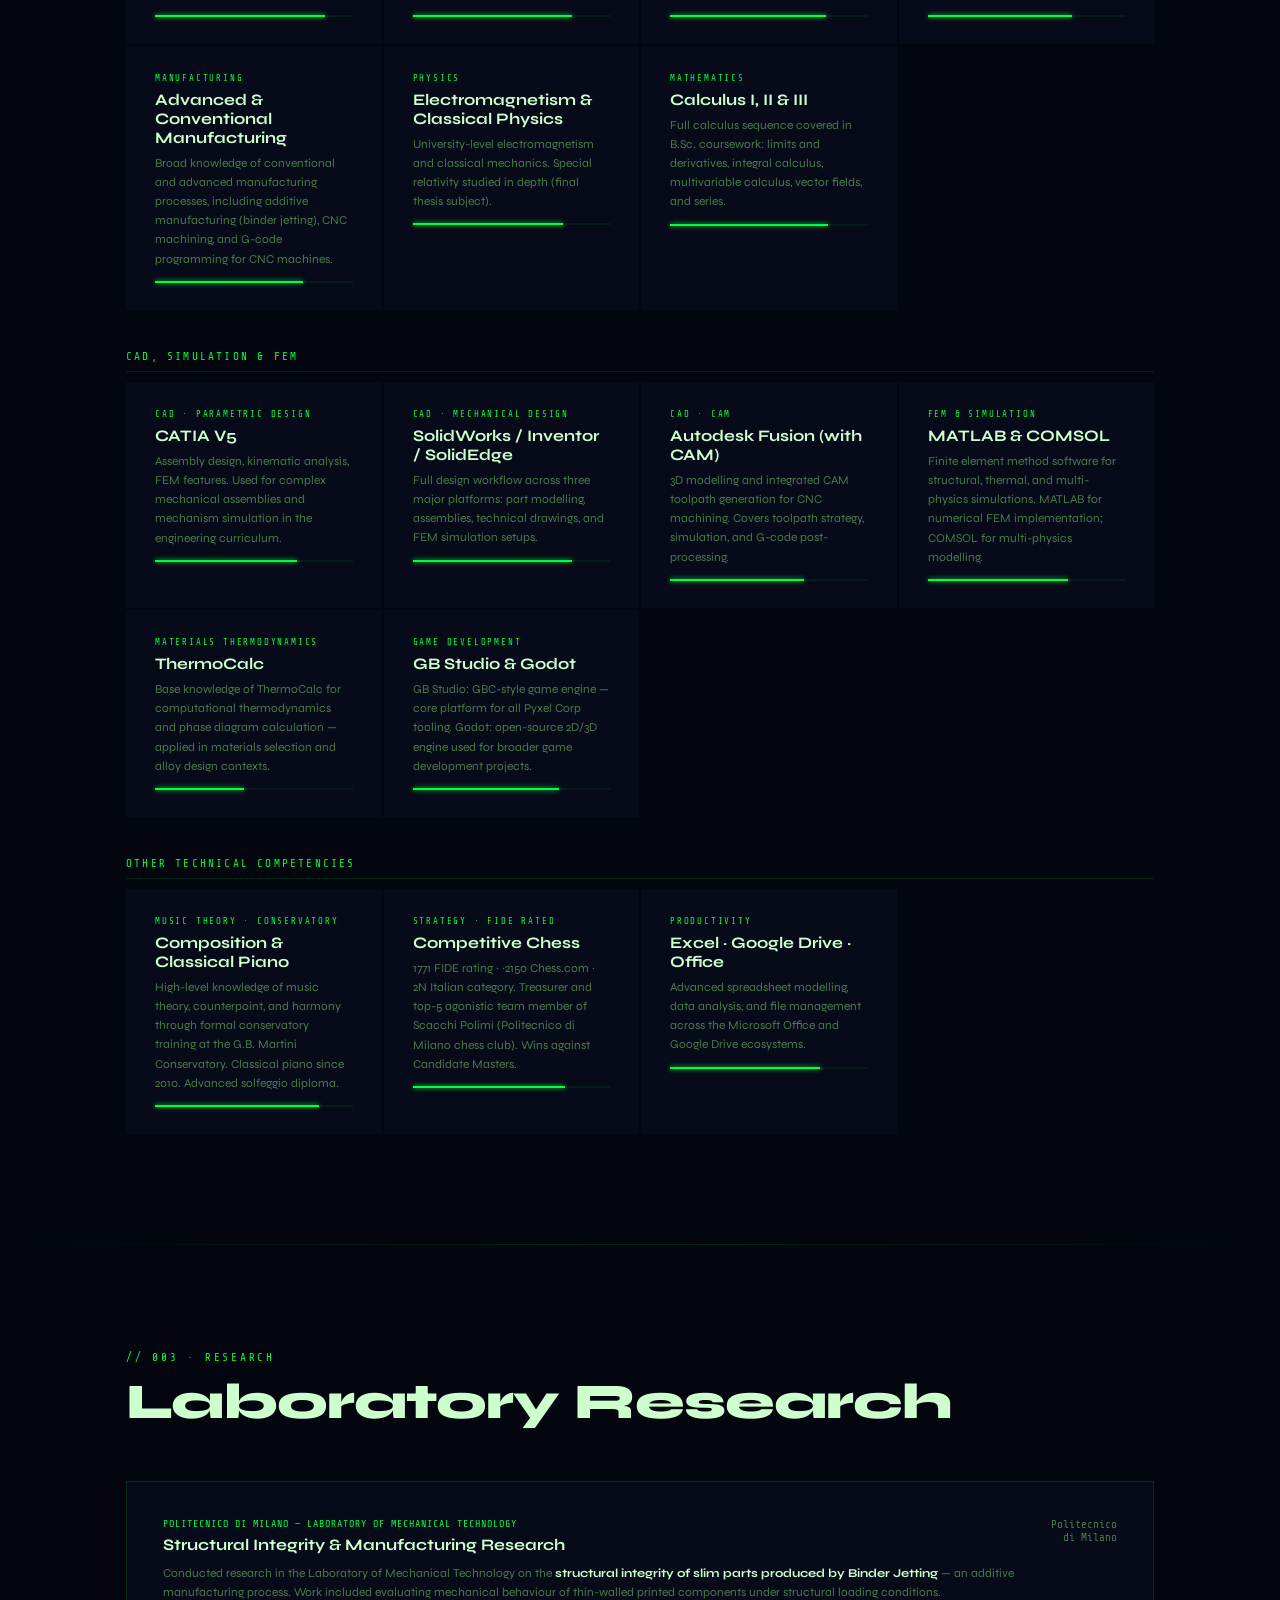
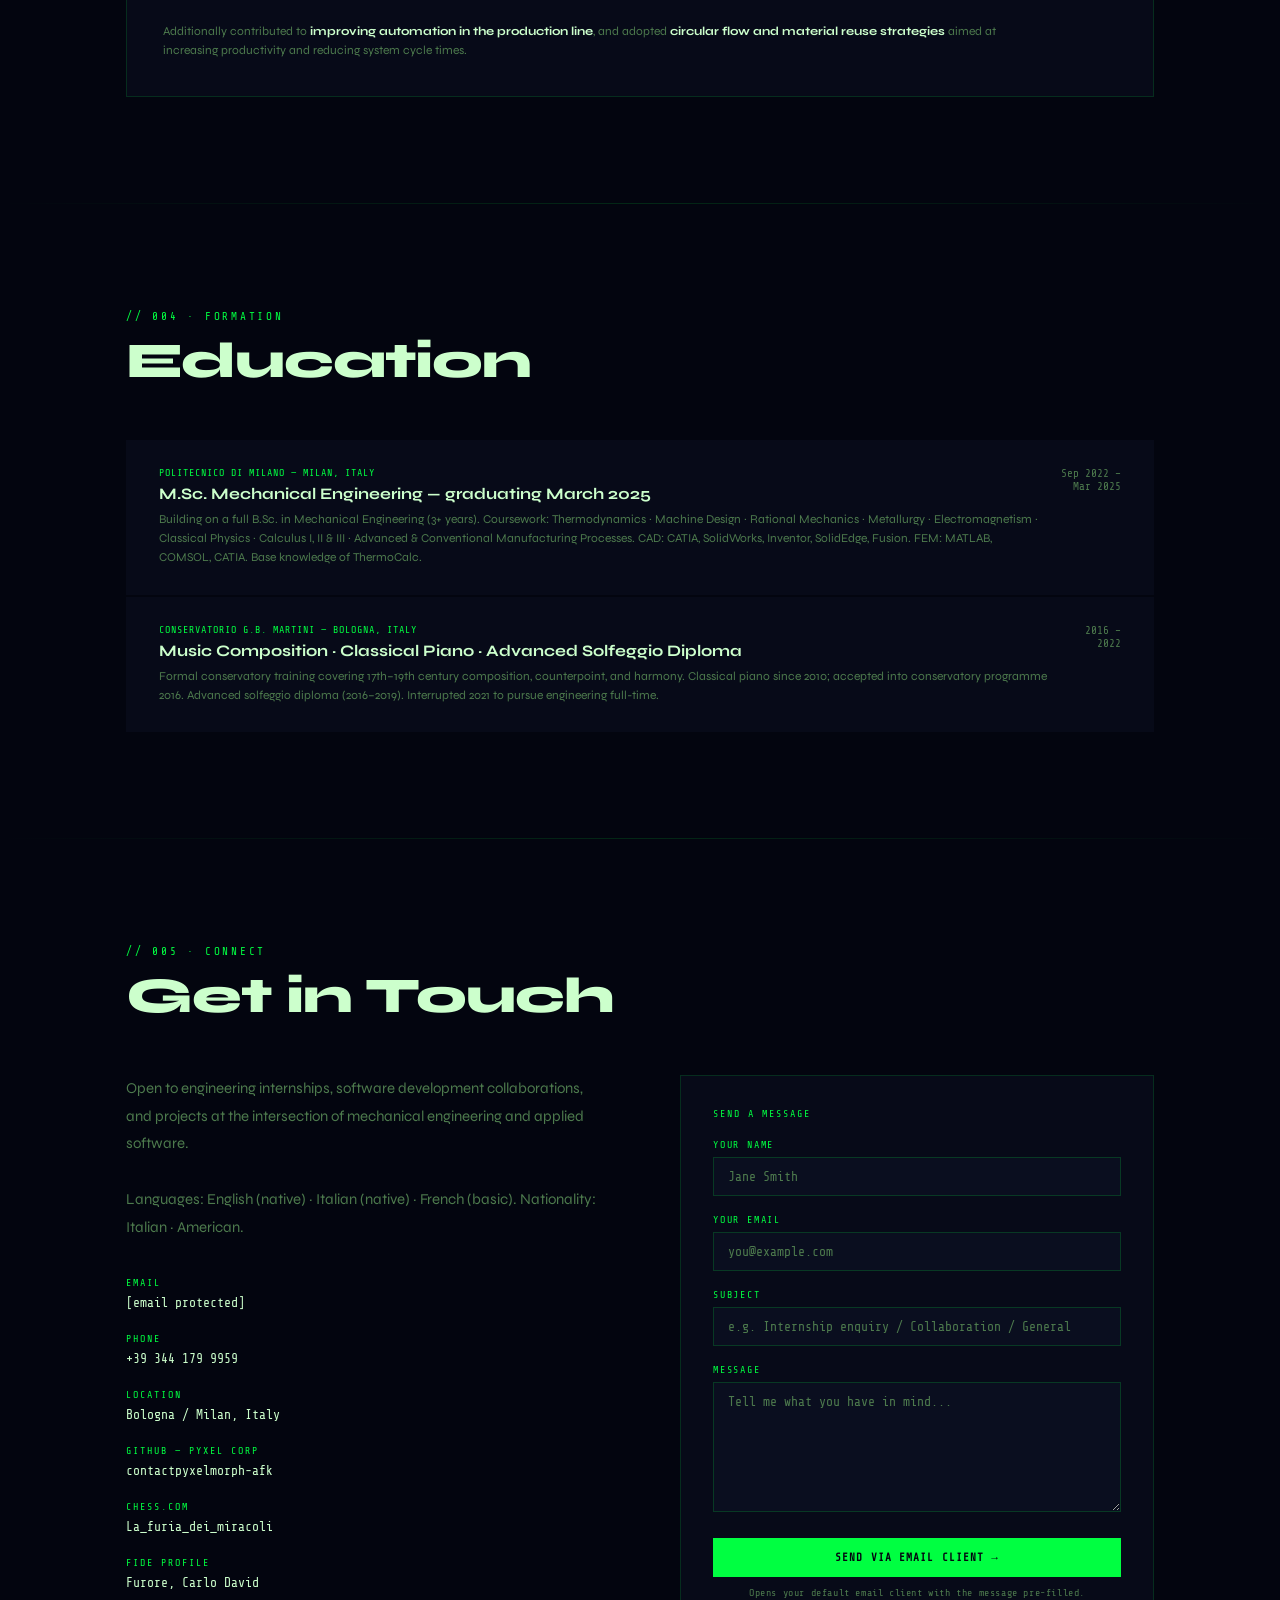
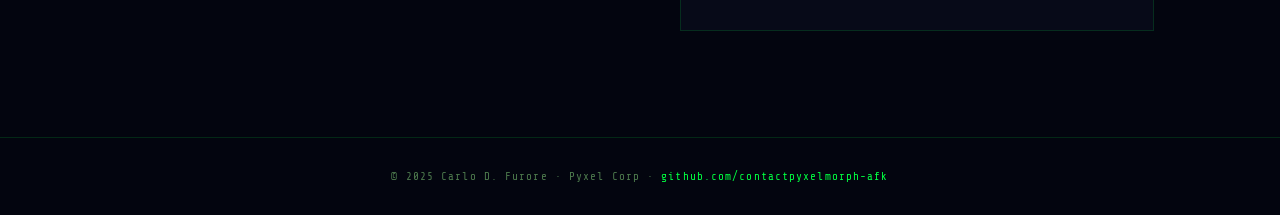
==== commit 7a10a3a0: "Update index.html" ====
--- a/index.html
+++ b/index.html
@@ -670,6 +670,6 @@
 </script>
 
 <!-- Visitor tracker -->
-<img src="https://visitor-badge.laobi.icu/badge?page_id=contactpyxelmorph-afk.meet-the-sensei" style="display:none">
+<img src="https://hits.seeyoufarm.com/api/count/incr/badge.svg?url=https%3A%2F%2Fcontactpyxelmorph-afk.github.io%2FMeet-the-Sensei&count_bg=%234C8EDA&title_bg=%23555555&icon=&icon_color=%23E7E7E7&title=Site+Visits&edge_flat=true" style="display:none">
 </body>
-</html>+</html>
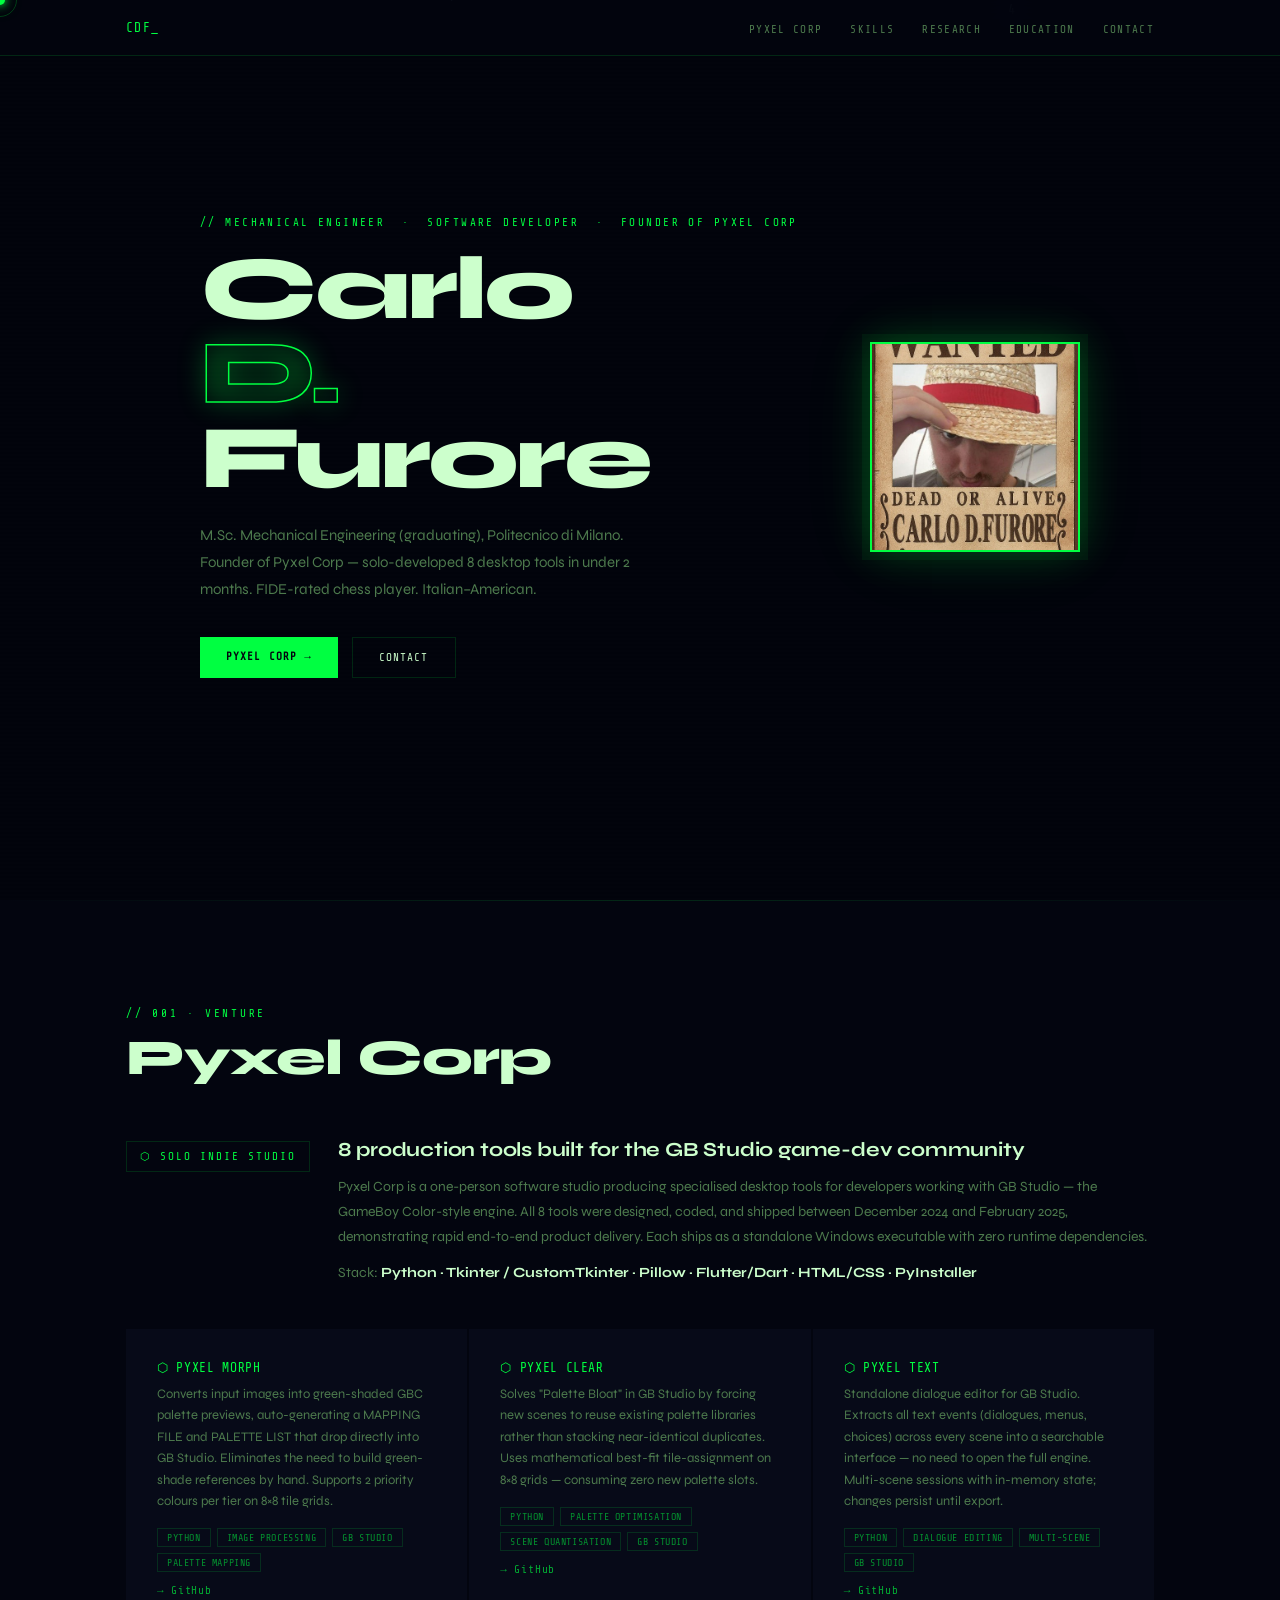
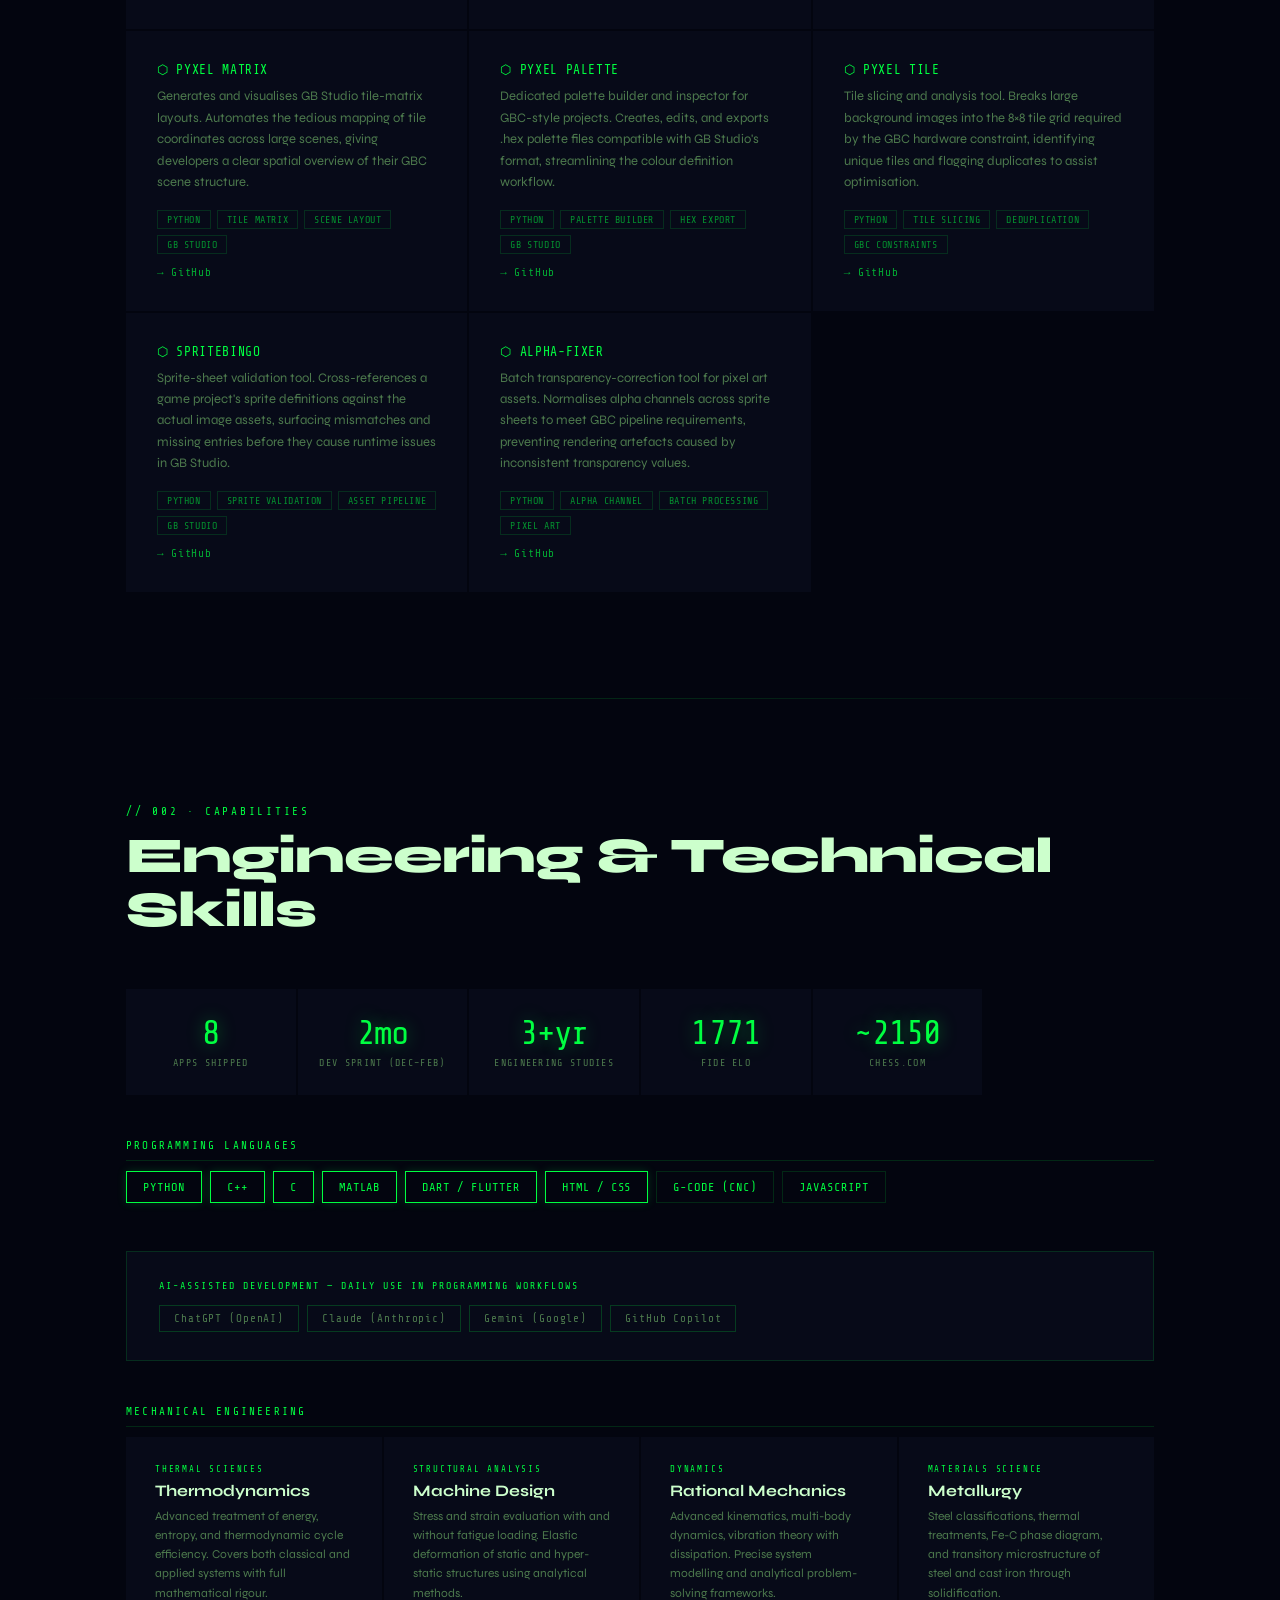
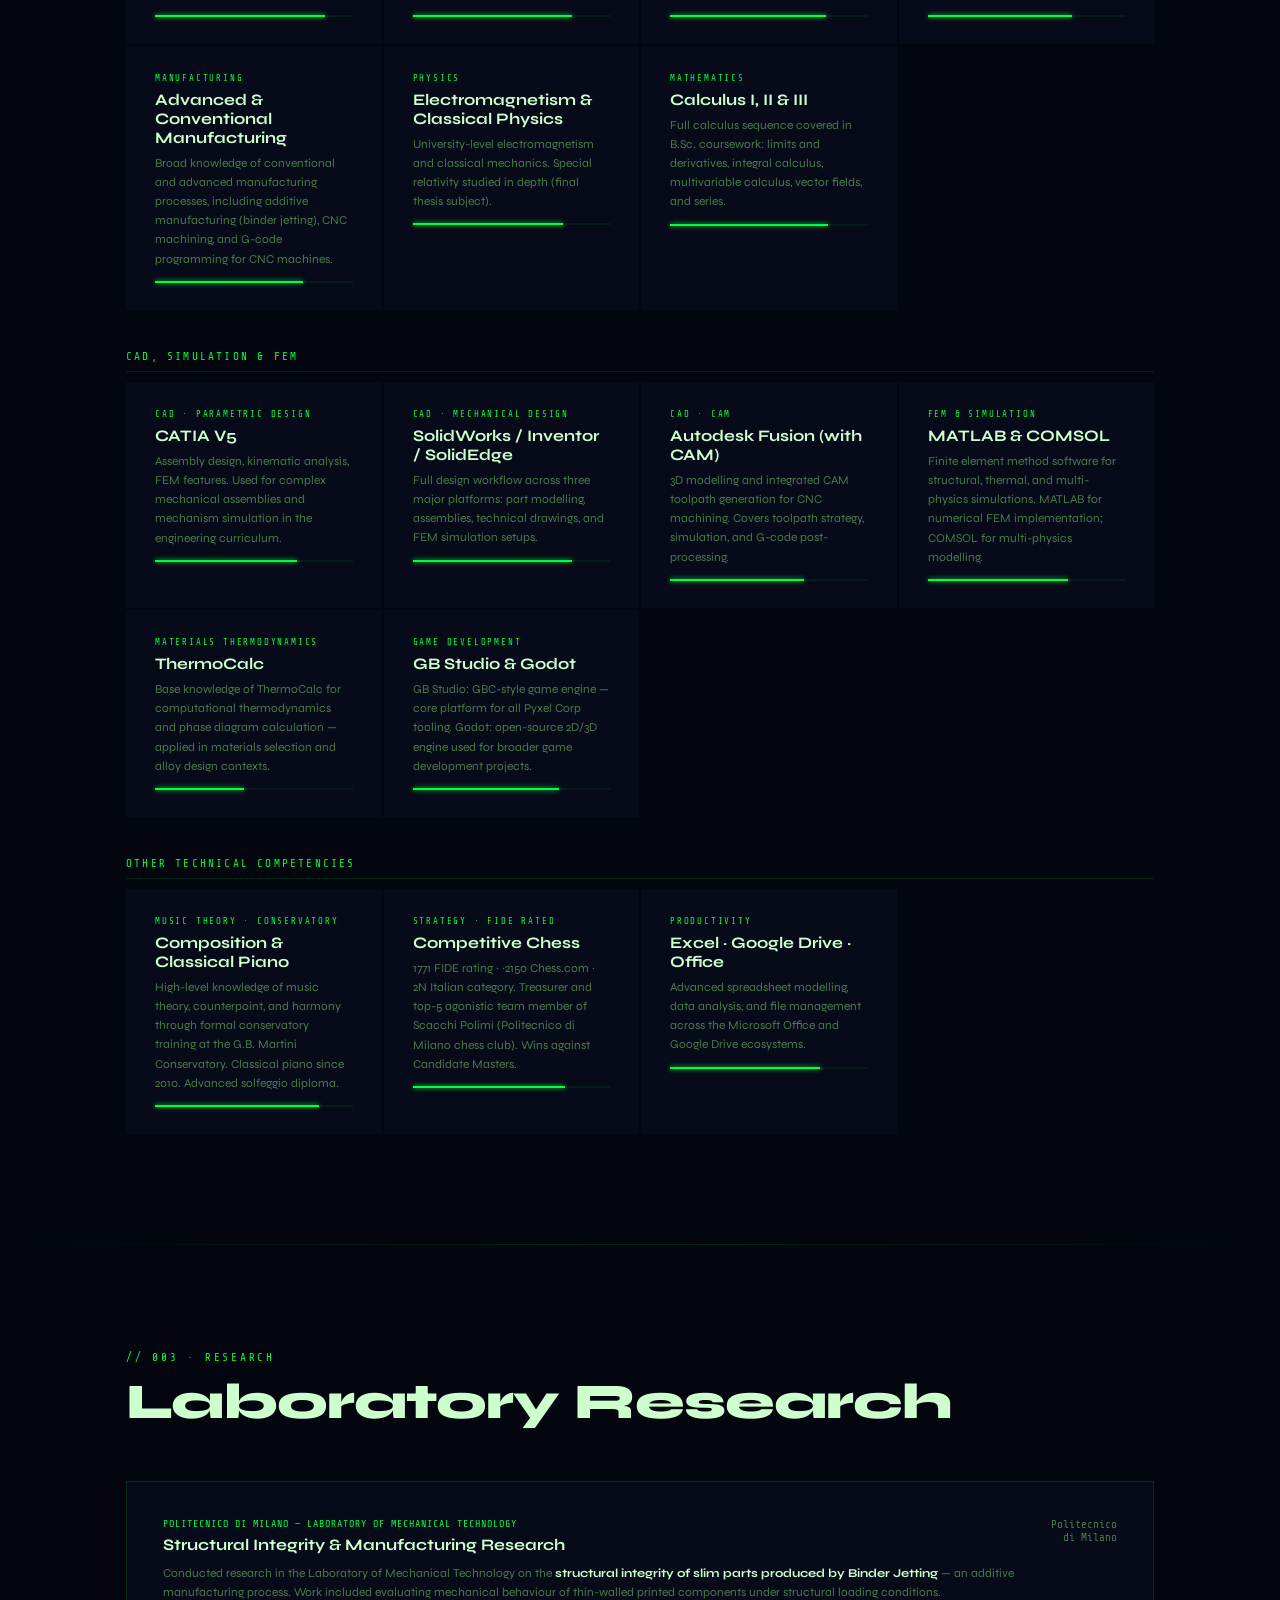
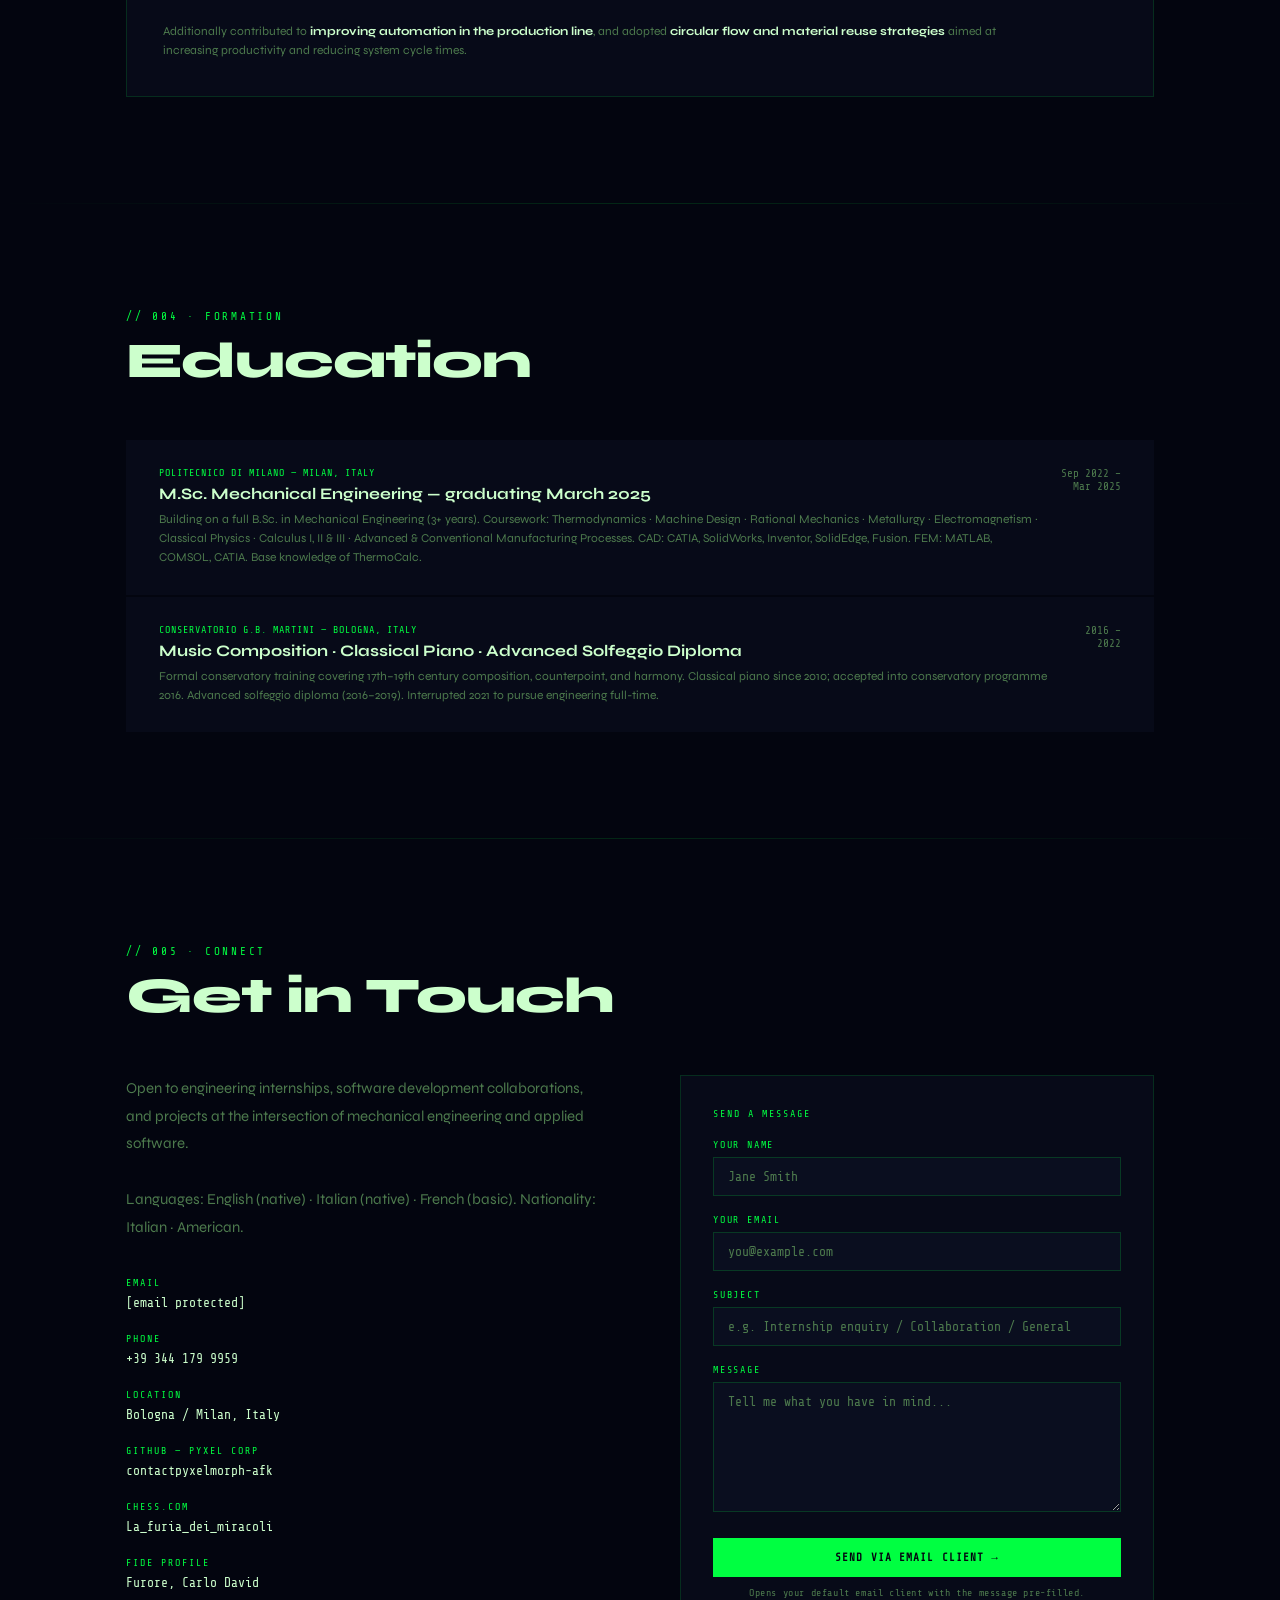
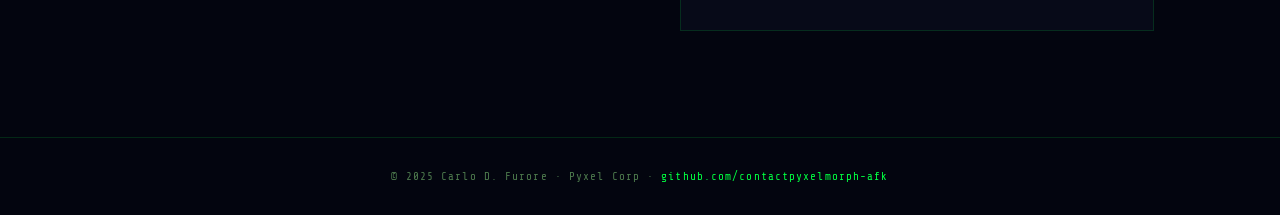
==== commit c2131982: "Replace visitor tracker image source" ====
--- a/index.html
+++ b/index.html
@@ -670,6 +670,6 @@
 </script>
 
 <!-- Visitor tracker -->
-<img src="https://hits.seeyoufarm.com/api/count/incr/badge.svg?url=https%3A%2F%2Fcontactpyxelmorph-afk.github.io%2FMeet-the-Sensei&count_bg=%234C8EDA&title_bg=%23555555&icon=&icon_color=%23E7E7E7&title=Site+Visits&edge_flat=true" style="display:none">
+<img src="https://stats.mojoauth.com/public/badge/sensei" style="display:none">
 </body>
 </html>
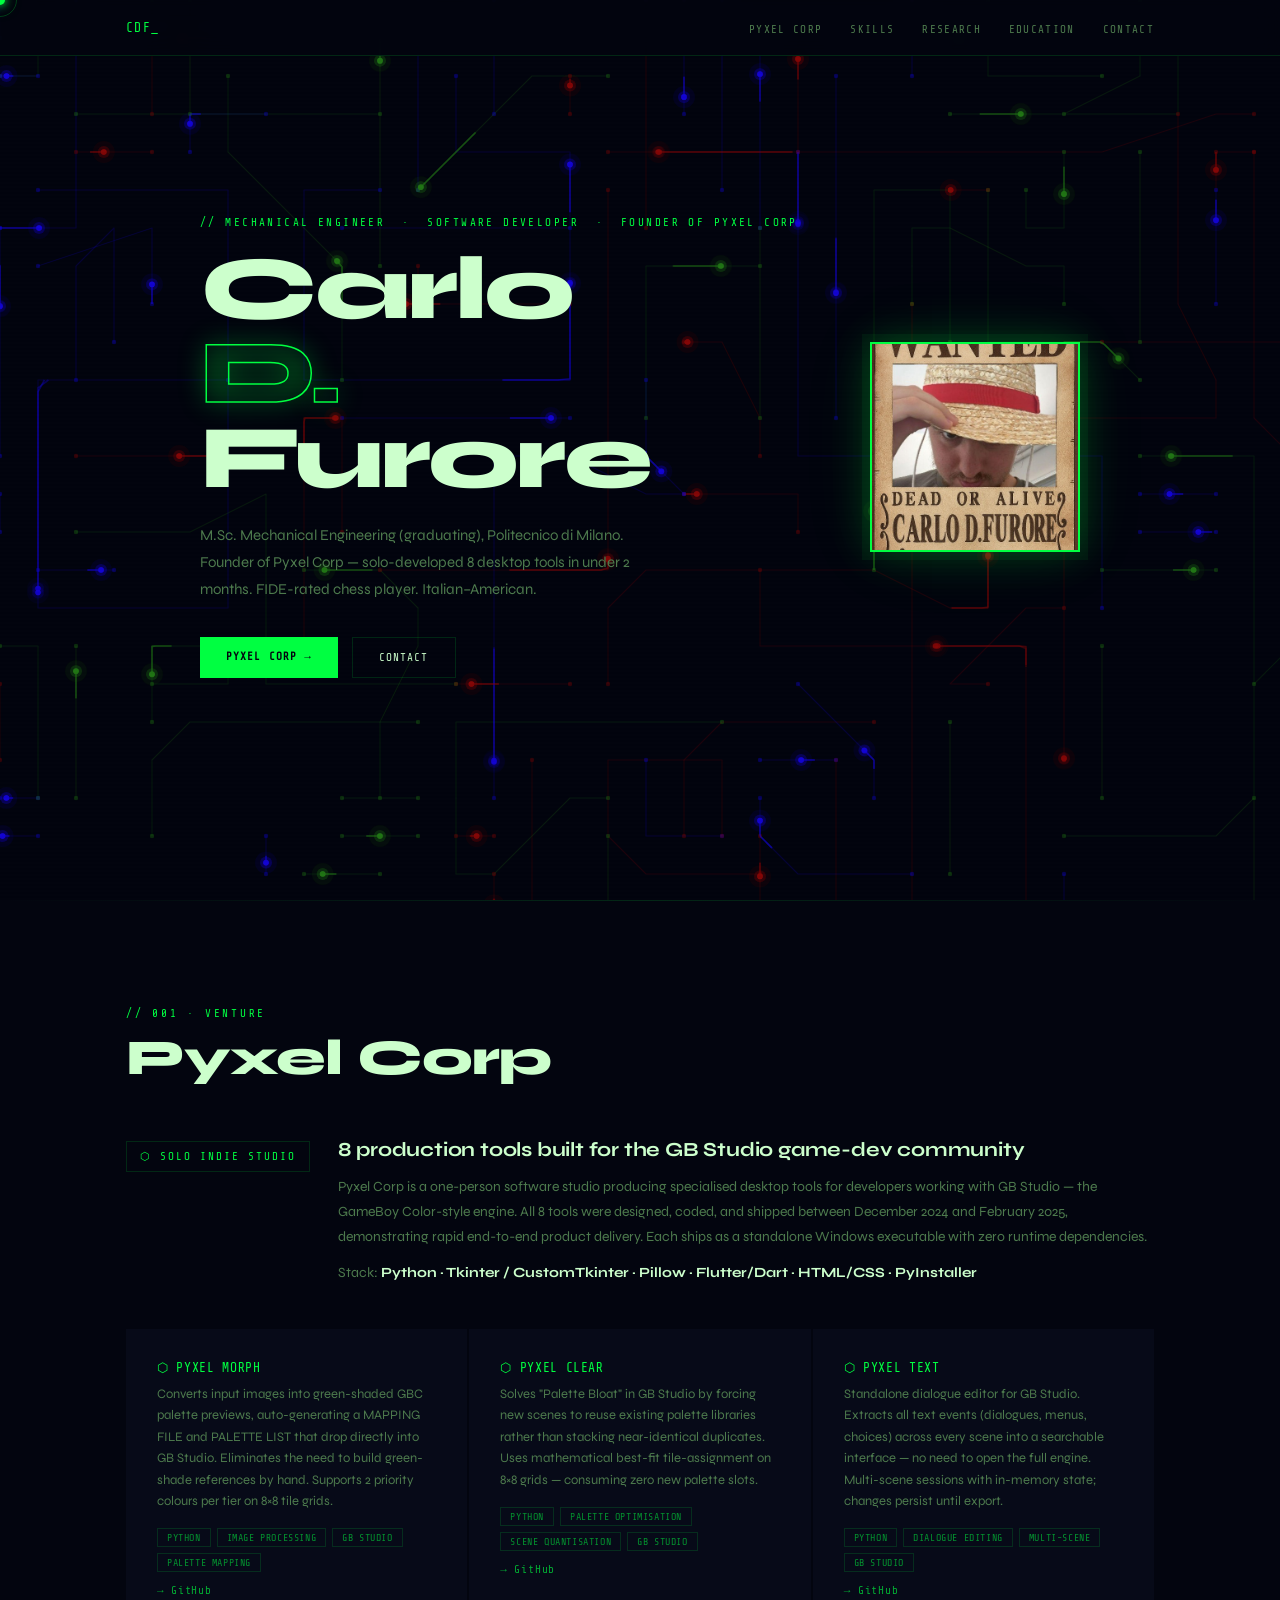
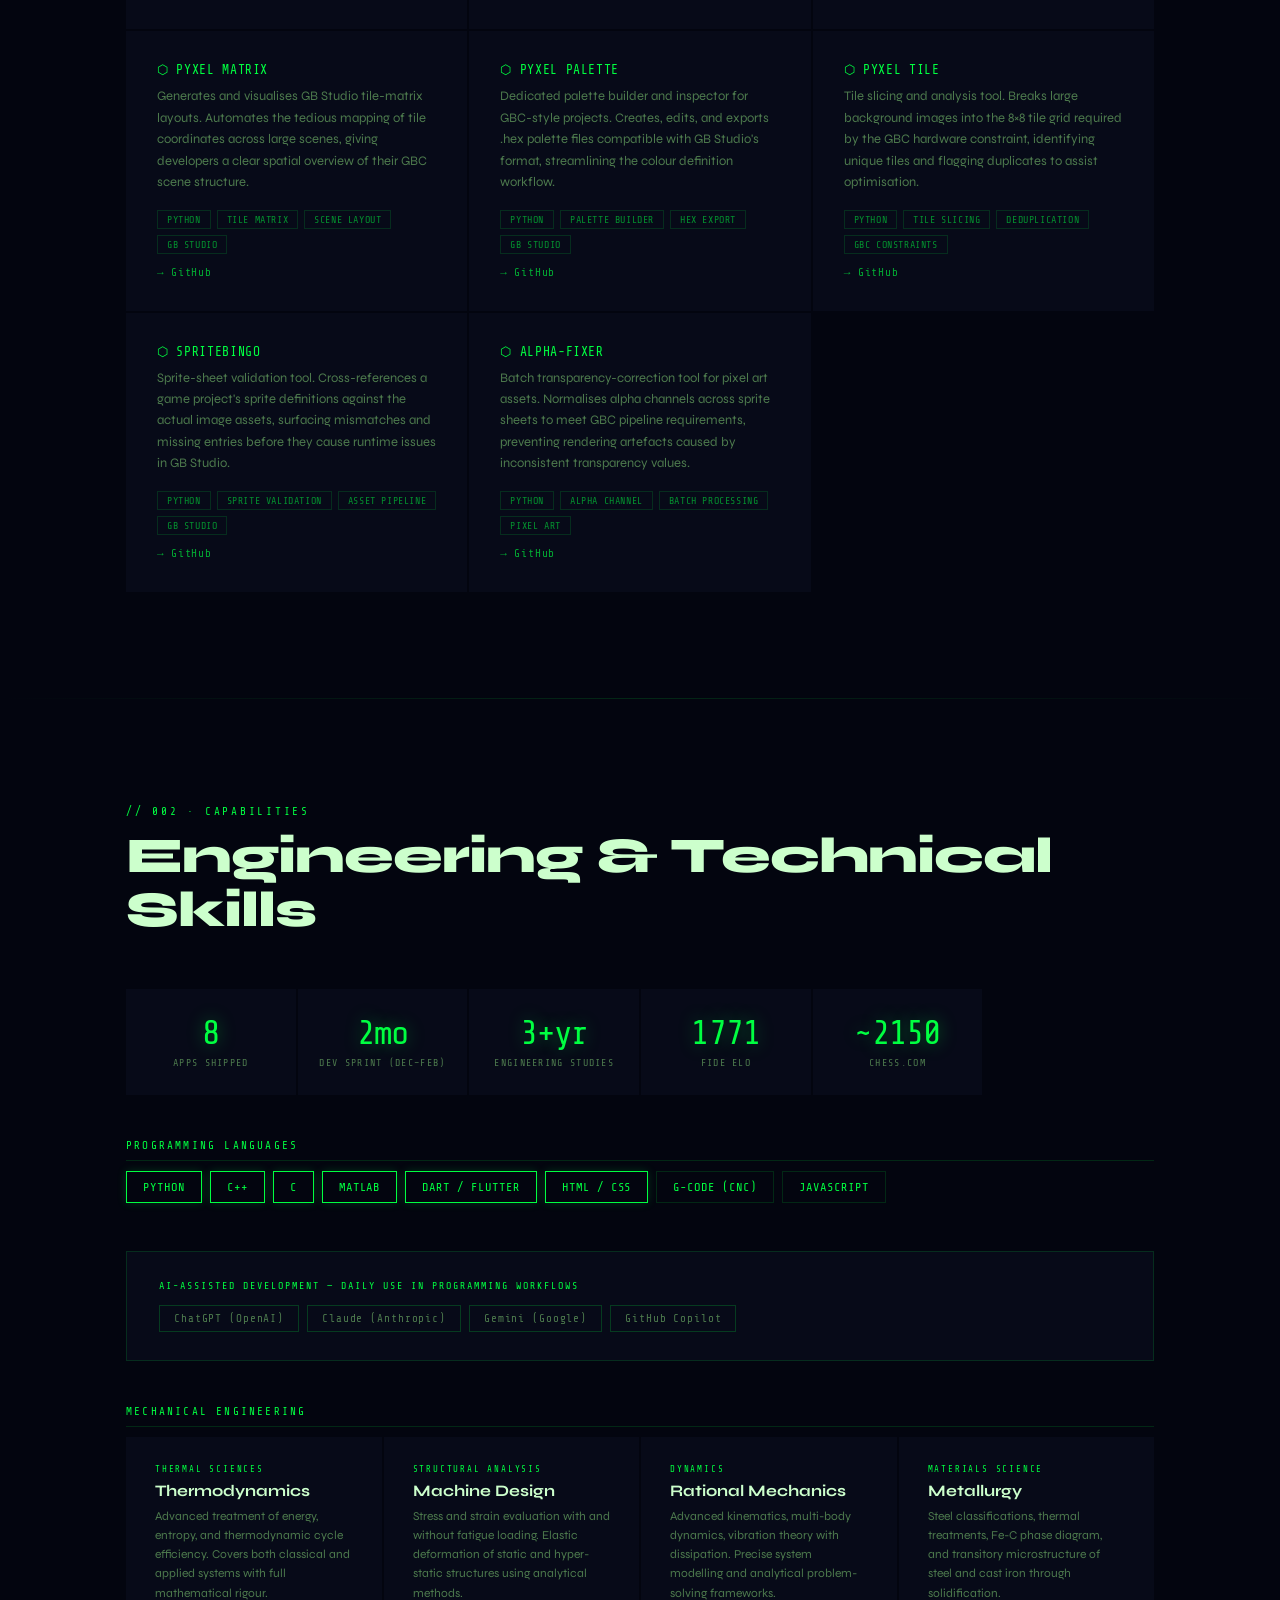
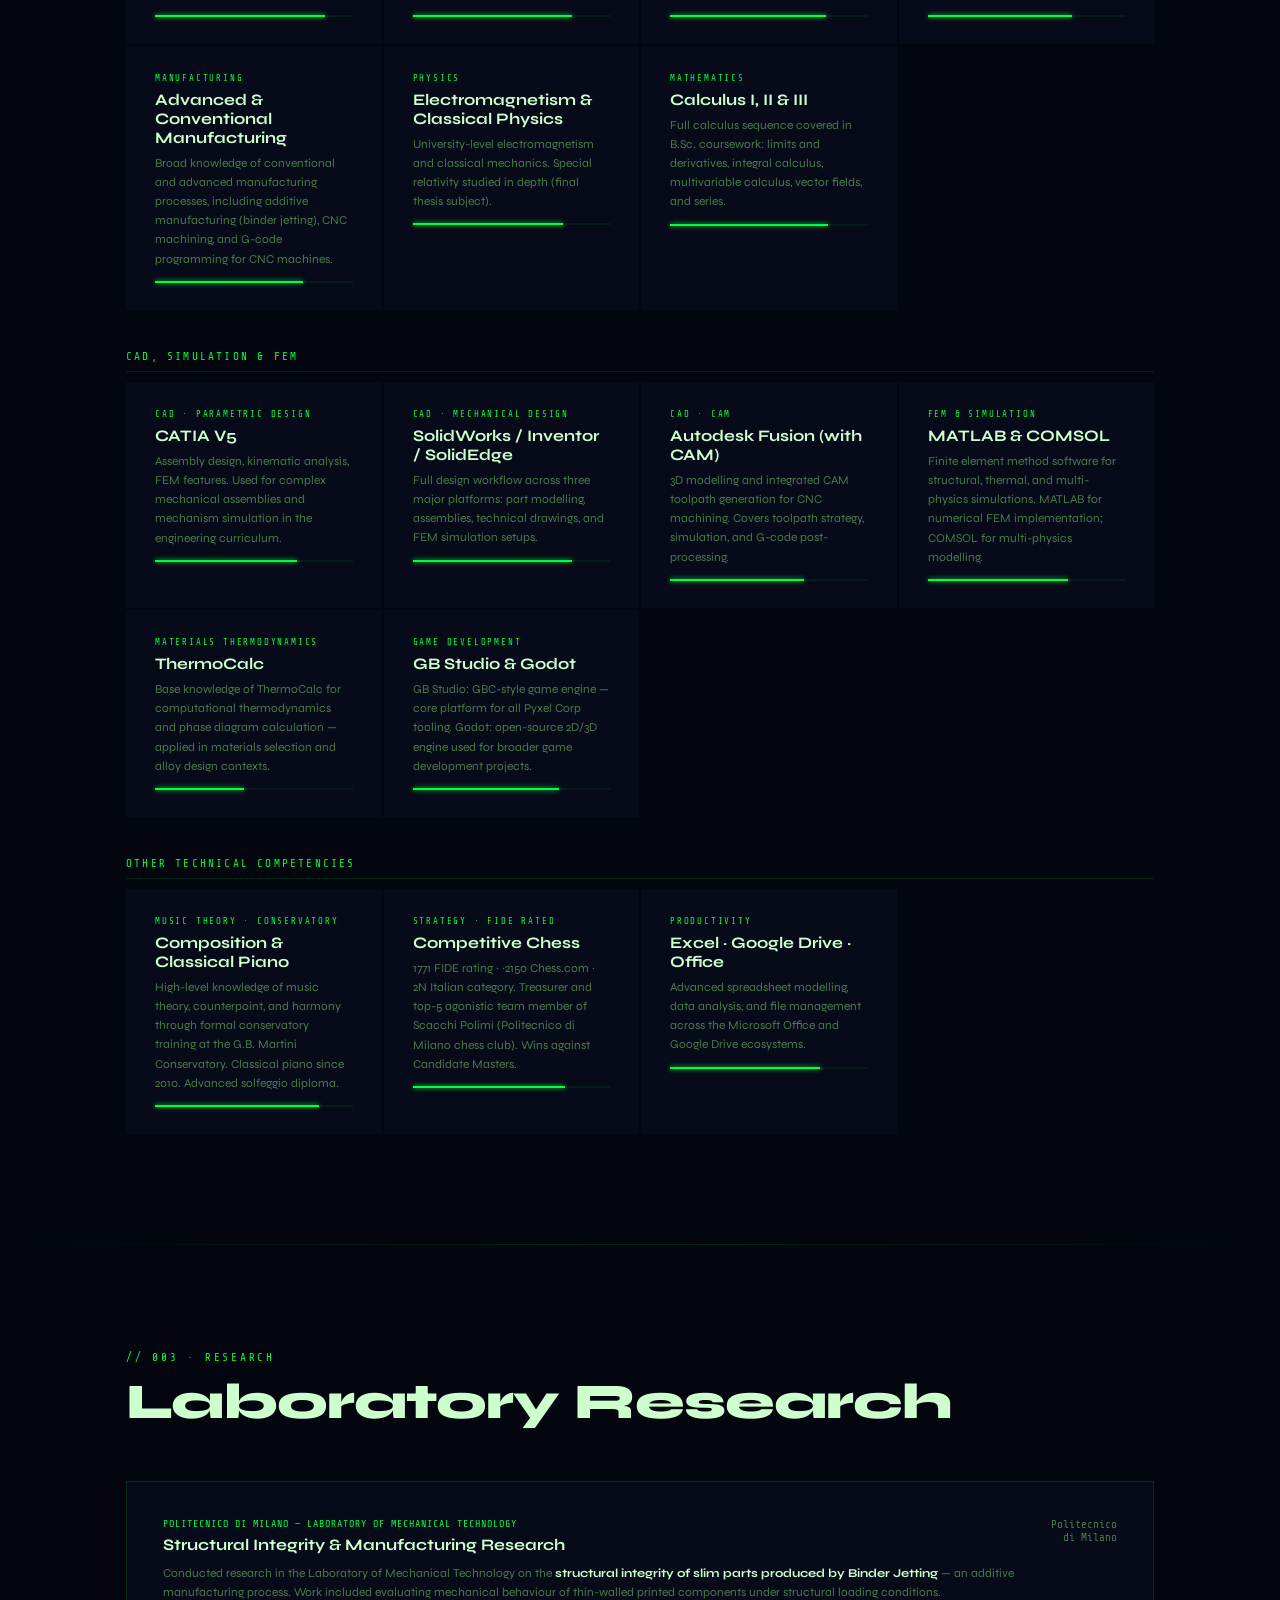
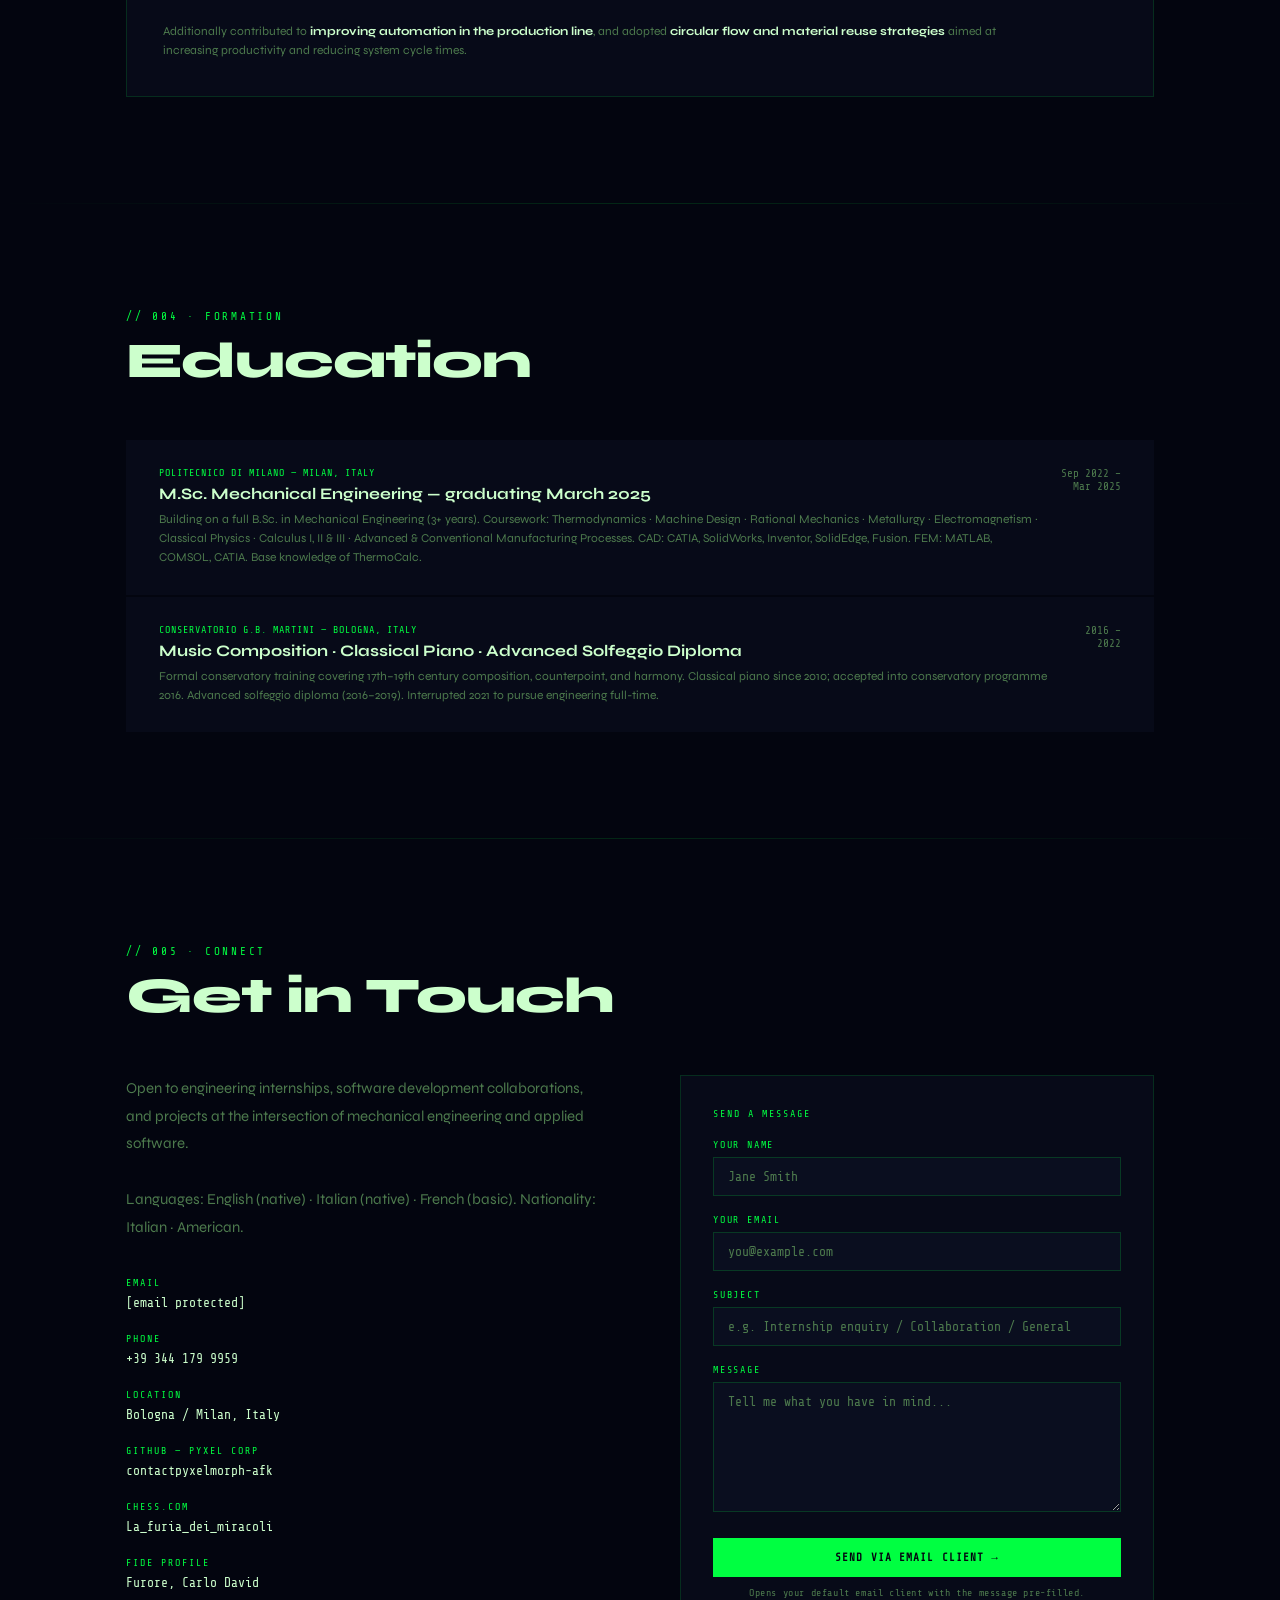
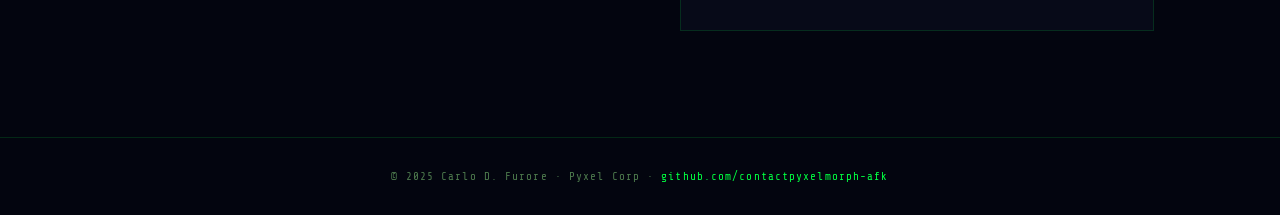
==== commit 0c8f27ae: "Add files via upload" ====
--- a/index.html
+++ b/index.html
@@ -20,8 +20,8 @@
 #cur{position:fixed;top:0;left:0;width:10px;height:10px;background:var(--green);border-radius:50%;pointer-events:none;z-index:9999;transform:translate(-50%,-50%);box-shadow:0 0 8px var(--green),0 0 18px rgba(0,255,65,.35);transition:width .15s,height .15s}
 #cur-r{position:fixed;top:0;left:0;width:34px;height:34px;border:1px solid var(--gdim);border-radius:50%;pointer-events:none;z-index:9998;transform:translate(-50%,-50%);transition:width .25s,height .25s,opacity .25s;opacity:.4}
 
-/* MATRIX CANVAS */
-#mc{position:fixed;top:0;left:0;width:100%;height:100%;z-index:0;pointer-events:none}
+/* BACKGROUND CANVAS */
+#bgCanvas{position:fixed;top:0;left:0;width:100%;height:100%;z-index:0;pointer-events:none}
 
 /* SCANLINES */
 body::after{content:'';position:fixed;inset:0;z-index:1;pointer-events:none;background:repeating-linear-gradient(0deg,transparent,transparent 2px,rgba(0,0,0,.022) 2px,rgba(0,0,0,.022) 4px)}
@@ -173,7 +173,7 @@
 </style>
 </head>
 <body>
-<canvas id="mc"></canvas>
+<canvas id="bgCanvas"></canvas>
 <div id="cur"></div>
 <div id="cur-r"></div>
 
@@ -589,51 +589,175 @@
   el.addEventListener('mouseleave',()=>{ cur.style.width='10px'; cur.style.height='10px'; curR.style.width='34px'; curR.style.height='34px'; curR.style.opacity='0.4'; });
 });
 
-// ── MATRIX RAIN ───────────────────────────────────────────────
-(function rain(){
-  const canvas = document.getElementById('mc');
+// ── CIRCUIT BOARD ──────────────────────────────────────────────
+(function circuitBoard(){
+  const canvas = document.getElementById('bgCanvas');
   const ctx    = canvas.getContext('2d');
-  const CHARS  = 'ｦｱｳｴｵｶｷｹｺｻｼｽｾｿﾀﾂﾃﾅﾆﾇﾈﾊﾋﾎﾏﾐﾑﾒﾓﾔﾕﾗﾘﾙﾚﾛﾜﾝ0123456789ABCDEF∑∆∇√∞'.split('');
-  const FS = 14;
-  let W, H, cols, drops, speed, bright;
+
+  const COLS = [
+    [35,  119,  24],   // #237718 — forest green
+    [20,    7, 213],   // #1407d5 — deep blue
+    [134,   9,   9],   // #860909 — deep red
+  ];
+  function rc(){ return COLS[Math.floor(Math.random() * COLS.length)]; }
+  function rgba(c, a){ return `rgba(${c[0]},${c[1]},${c[2]},${a})`; }
+
+  const GRID = 38;   // px per grid cell — all traces snap to this
+  let W, H, traceDefs;
+
+  // Build the static PCB trace layout from scratch whenever size changes.
+  // Traces are pre-computed paths; only the travelling pulses animate.
+  function buildTraces(){
+    const cols = Math.ceil(W / GRID) + 1;
+    const rows = Math.ceil(H / GRID) + 1;
+    const traces = [];
+    const used   = new Set();   // prevent overlapping traces
+
+    const key = (x, y) => `${x},${y}`;
+
+    for(let attempt = 0; attempt < 220; attempt++){
+      // Random start on grid
+      let gx = Math.floor(Math.random() * cols);
+      let gy = Math.floor(Math.random() * rows);
+      const pts = [{x: gx * GRID, y: gy * GRID}];
+      const col = rc();
+      let dir = Math.floor(Math.random() * 4); // 0=R 1=D 2=L 3=U
+      const segCount = 2 + Math.floor(Math.random() * 6);
+
+      for(let s = 0; s < segCount; s++){
+        const len = 2 + Math.floor(Math.random() * 5);
+        // Optionally turn 90°
+        if(Math.random() > 0.45){
+          dir = (dir + (Math.random() > 0.5 ? 1 : 3)) % 4;
+        }
+        const dx = [1,0,-1,0][dir];
+        const dy = [0,1, 0,-1][dir];
+        let nx = gx, ny = gy;
+        for(let step = 0; step < len; step++){
+          nx += dx; ny += dy;
+          if(nx < 0 || nx >= cols || ny < 0 || ny >= rows) break;
+          const k = key(nx, ny);
+          if(used.has(k)) break;
+          used.add(k);
+          pts.push({x: nx * GRID, y: ny * GRID});
+        }
+        gx = nx; gy = ny;
+        if(pts.length < 2) break;
+      }
+
+      if(pts.length >= 2){
+        traces.push({
+          pts,
+          col,
+          // Total path length in px for pulse speed normalisation
+          totalLen: (pts.length - 1) * GRID,
+          // Pulse state — each trace has one travelling dot
+          pulse: {
+            t:     Math.random(),         // 0–1 along path
+            speed: 0.0012 + Math.random() * 0.0022,
+            active: Math.random() > 0.35, // not all traces carry pulses
+          },
+        });
+      }
+    }
+    return traces;
+  }
 
   function resize(){
     W = canvas.width  = window.innerWidth;
     H = canvas.height = window.innerHeight;
-    cols   = Math.floor(W / FS);
-    drops  = Array.from({length:cols}, () => Math.random() * -(H/FS));
-    speed  = Array.from({length:cols}, () => .38 + Math.random()*.52);
-    bright = Array.from({length:cols}, () => Math.random());
+    traceDefs = buildTraces();   // rebuild grid on resize — seamless because
+                                 // traces are drawn statically each frame anyway
   }
   resize();
   window.addEventListener('resize', resize);
 
+  // Interpolate point along a polyline at fraction t (0–1)
+  function pointAlongPath(pts, t){
+    const total = pts.length - 1;
+    const scaled = t * total;
+    const idx    = Math.min(Math.floor(scaled), total - 1);
+    const frac   = scaled - idx;
+    const a = pts[idx], b = pts[idx + 1];
+    return { x: a.x + (b.x - a.x) * frac, y: a.y + (b.y - a.y) * frac };
+  }
+
   function draw(){
-    ctx.fillStyle = 'rgba(3,5,15,.062)';
-    ctx.fillRect(0,0,W,H);
-    ctx.font = FS + 'px "Share Tech Mono",monospace';
-    for(let i=0; i<cols; i++){
-      const y = Math.floor(drops[i]) * FS;
-      // Head — bright cyan-white
-      ctx.fillStyle = `rgba(200,245,255,${.82+bright[i]*.18})`;
-      ctx.fillText(CHARS[Math.floor(Math.random()*CHARS.length)], i*FS, y);
-      // Trail — cyan to blue
-      for(let t=1;t<=4;t++){
-        const ty = y - t*FS;
-        if(ty < 0) continue;
-        const a = (.52 - t*.11) * (.65 + bright[i]*.35);
-        ctx.fillStyle = `rgba(0,${180+bright[i]*60},${210+bright[i]*45},${a})`;
-        ctx.fillText(CHARS[Math.floor(Math.random()*CHARS.length)], i*FS, ty);
+    // Very slow fade — keeps trace lines visible as persistent "PCB copper"
+    ctx.fillStyle = 'rgba(3,5,15,0.08)';
+    ctx.fillRect(0, 0, W, H);
+
+    for(const tr of traceDefs){
+      const [r,g,b] = tr.col;
+      const pts = tr.pts;
+
+      // ── Draw static trace line ──
+      ctx.beginPath();
+      ctx.moveTo(pts[0].x, pts[0].y);
+      for(let i = 1; i < pts.length; i++) ctx.lineTo(pts[i].x, pts[i].y);
+      ctx.strokeStyle = rgba(tr.col, 0.10);
+      ctx.lineWidth   = 1.2;
+      ctx.lineJoin    = 'round';
+      ctx.stroke();
+
+      // ── Via pads at endpoints ──
+      for(const ep of [pts[0], pts[pts.length - 1]]){
+        ctx.beginPath();
+        ctx.arc(ep.x, ep.y, 2.2, 0, Math.PI * 2);
+        ctx.fillStyle = rgba(tr.col, 0.22);
+        ctx.fill();
       }
-      drops[i] += speed[i];
-      if(drops[i]*FS > H && Math.random()>.974){
-        drops[i] = Math.random()*-20;
-        bright[i] = Math.random();
-        speed[i]  = .38 + Math.random()*.52;
+
+      // ── Travelling pulse ──
+      if(!tr.pulse.active) continue;
+      tr.pulse.t += tr.pulse.speed;
+      if(tr.pulse.t > 1.08){ tr.pulse.t = -0.08; }   // seamless loop
+
+      const t2  = Math.max(0, Math.min(1, tr.pulse.t));
+      const pos = pointAlongPath(pts, t2);
+
+      // Bright head
+      ctx.beginPath();
+      ctx.arc(pos.x, pos.y, 2.8, 0, Math.PI * 2);
+      ctx.fillStyle = rgba(tr.col, 0.92);
+      ctx.fill();
+
+      // Inner glow ring
+      ctx.beginPath();
+      ctx.arc(pos.x, pos.y, 6, 0, Math.PI * 2);
+      ctx.fillStyle = rgba(tr.col, 0.18);
+      ctx.fill();
+
+      // Outer soft halo
+      ctx.beginPath();
+      ctx.arc(pos.x, pos.y, 11, 0, Math.PI * 2);
+      ctx.fillStyle = rgba(tr.col, 0.05);
+      ctx.fill();
+
+      // Short lit-up trail behind the pulse (re-draw last 18% of path brighter)
+      const trailStart = Math.max(0, t2 - 0.18);
+      ctx.beginPath();
+      const pStart = pointAlongPath(pts, trailStart);
+      ctx.moveTo(pStart.x, pStart.y);
+      // Sample several points for smooth trail
+      const STEPS = 12;
+      for(let s = 1; s <= STEPS; s++){
+        const tf = trailStart + (t2 - trailStart) * (s / STEPS);
+        const p  = pointAlongPath(pts, tf);
+        ctx.lineTo(p.x, p.y);
       }
+      ctx.strokeStyle = rgba(tr.col, 0.38);
+      ctx.lineWidth   = 1.6;
+      ctx.lineJoin    = 'round';
+      ctx.stroke();
     }
+
+    requestAnimationFrame(draw);
   }
-  setInterval(draw, 38);
+
+  ctx.fillStyle = '#03050f';
+  ctx.fillRect(0, 0, W, H);
+  draw();
 })();
 
 // ── HAPTIC FEEDBACK ────────────────────────────────────────────
@@ -670,6 +794,6 @@
 </script>
 
 <!-- Visitor tracker -->
-<img src="https://stats.mojoauth.com/public/badge/sensei" style="display:none">
+<img src="https://visitor-badge.laobi.icu/badge?page_id=contactpyxelmorph-afk.meet-the-sensei" style="display:none">
 </body>
-</html>
+</html>
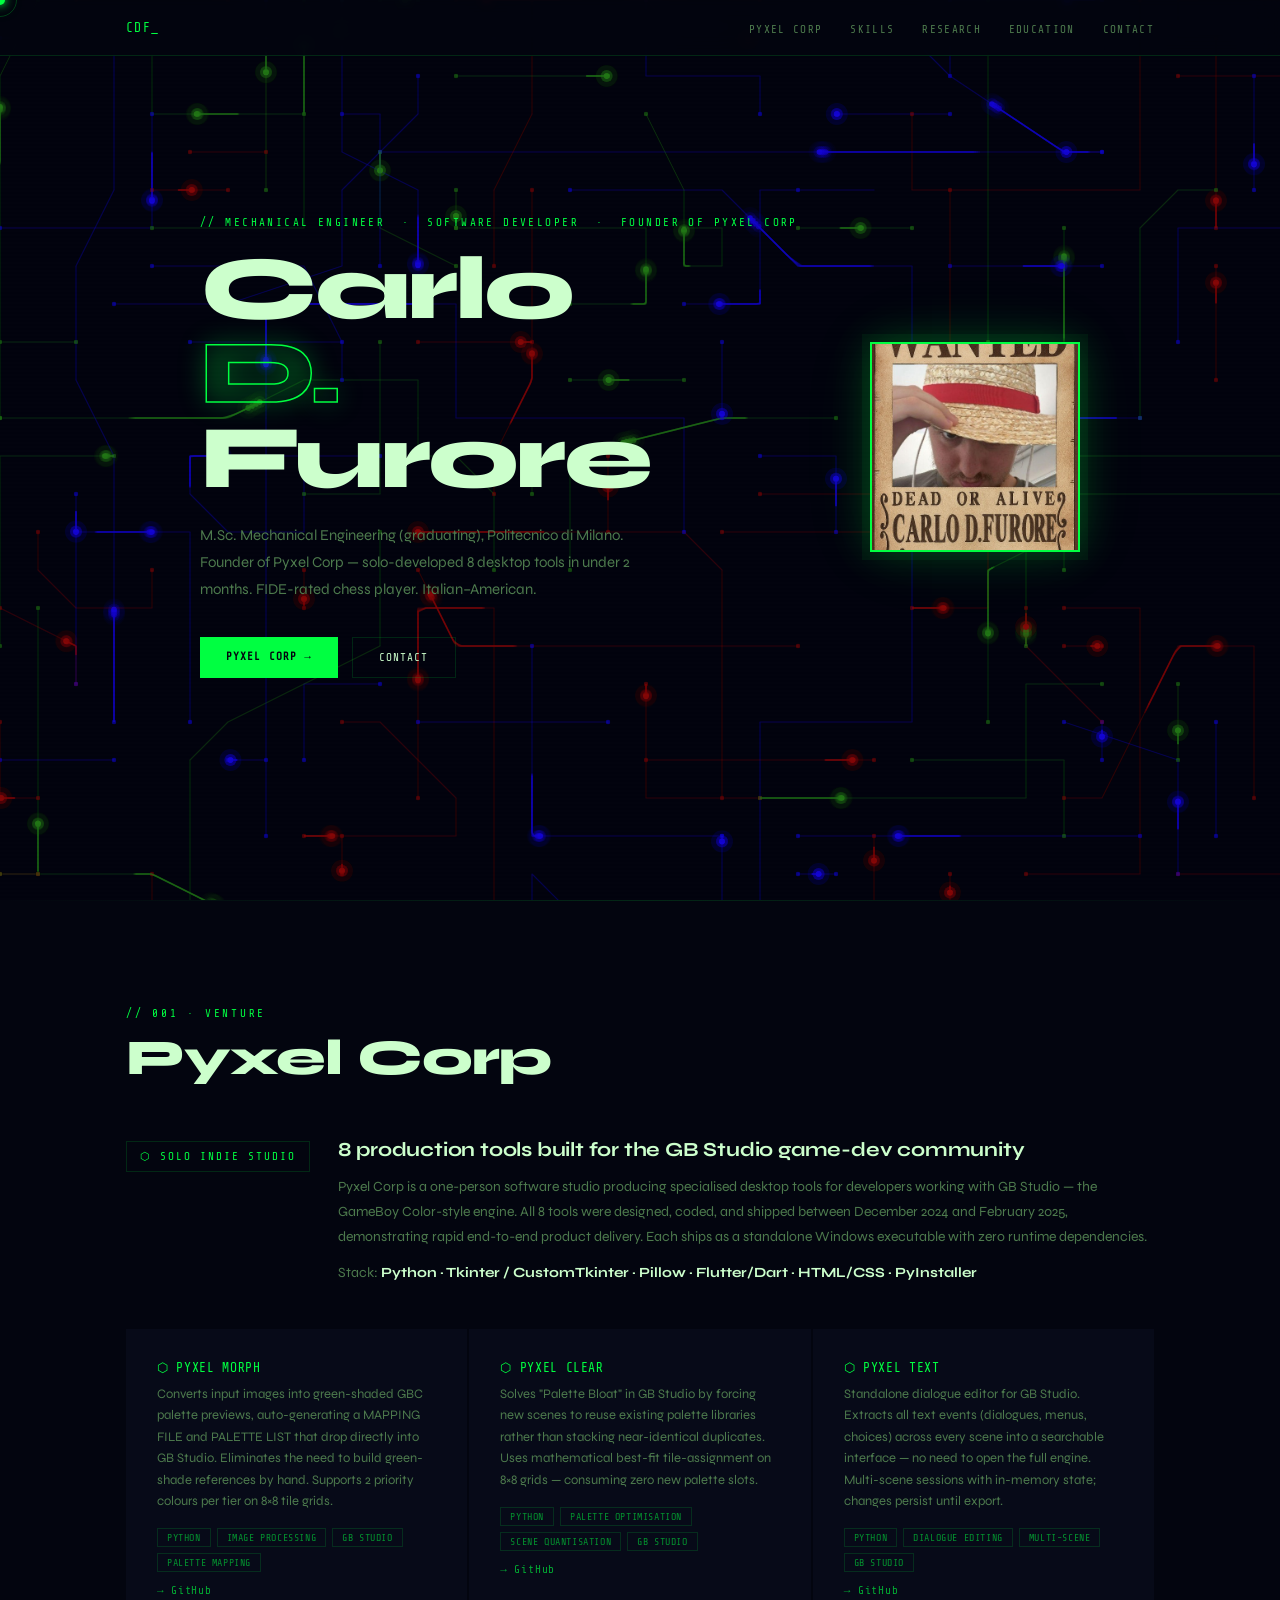
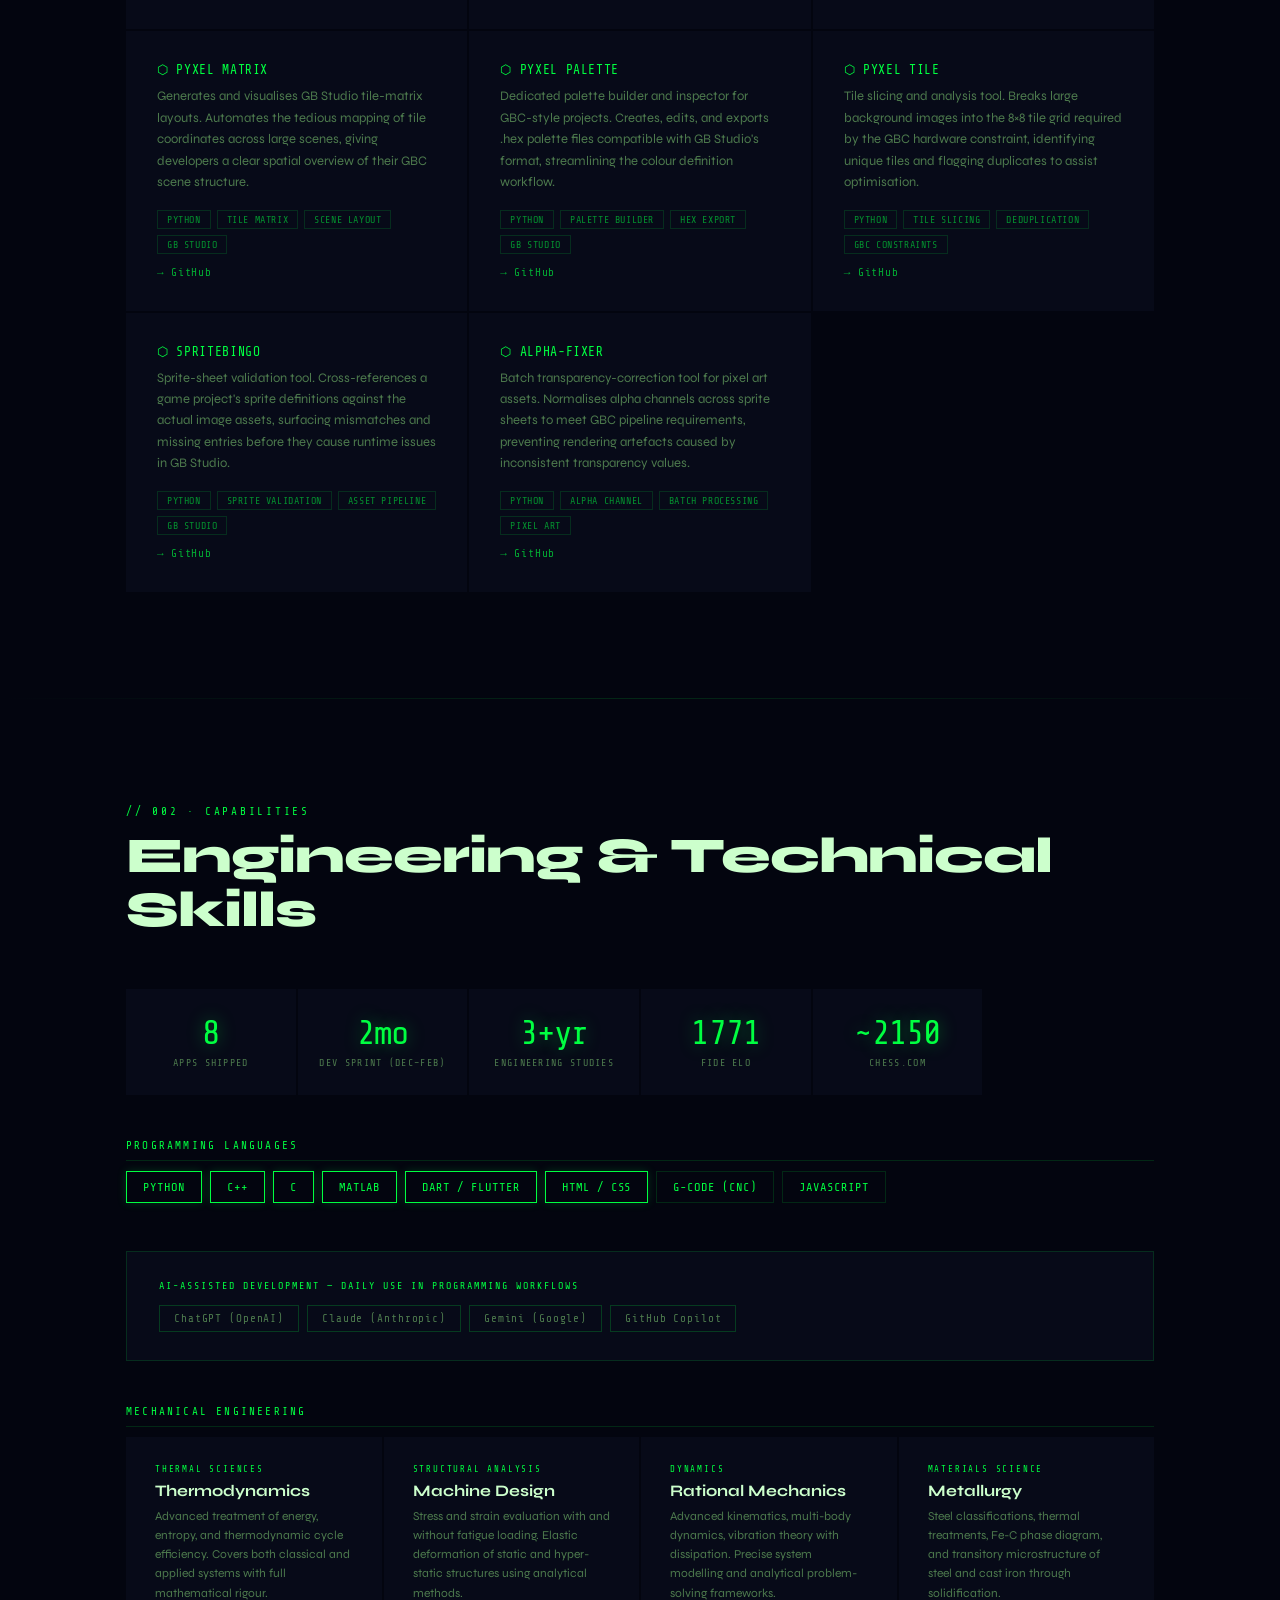
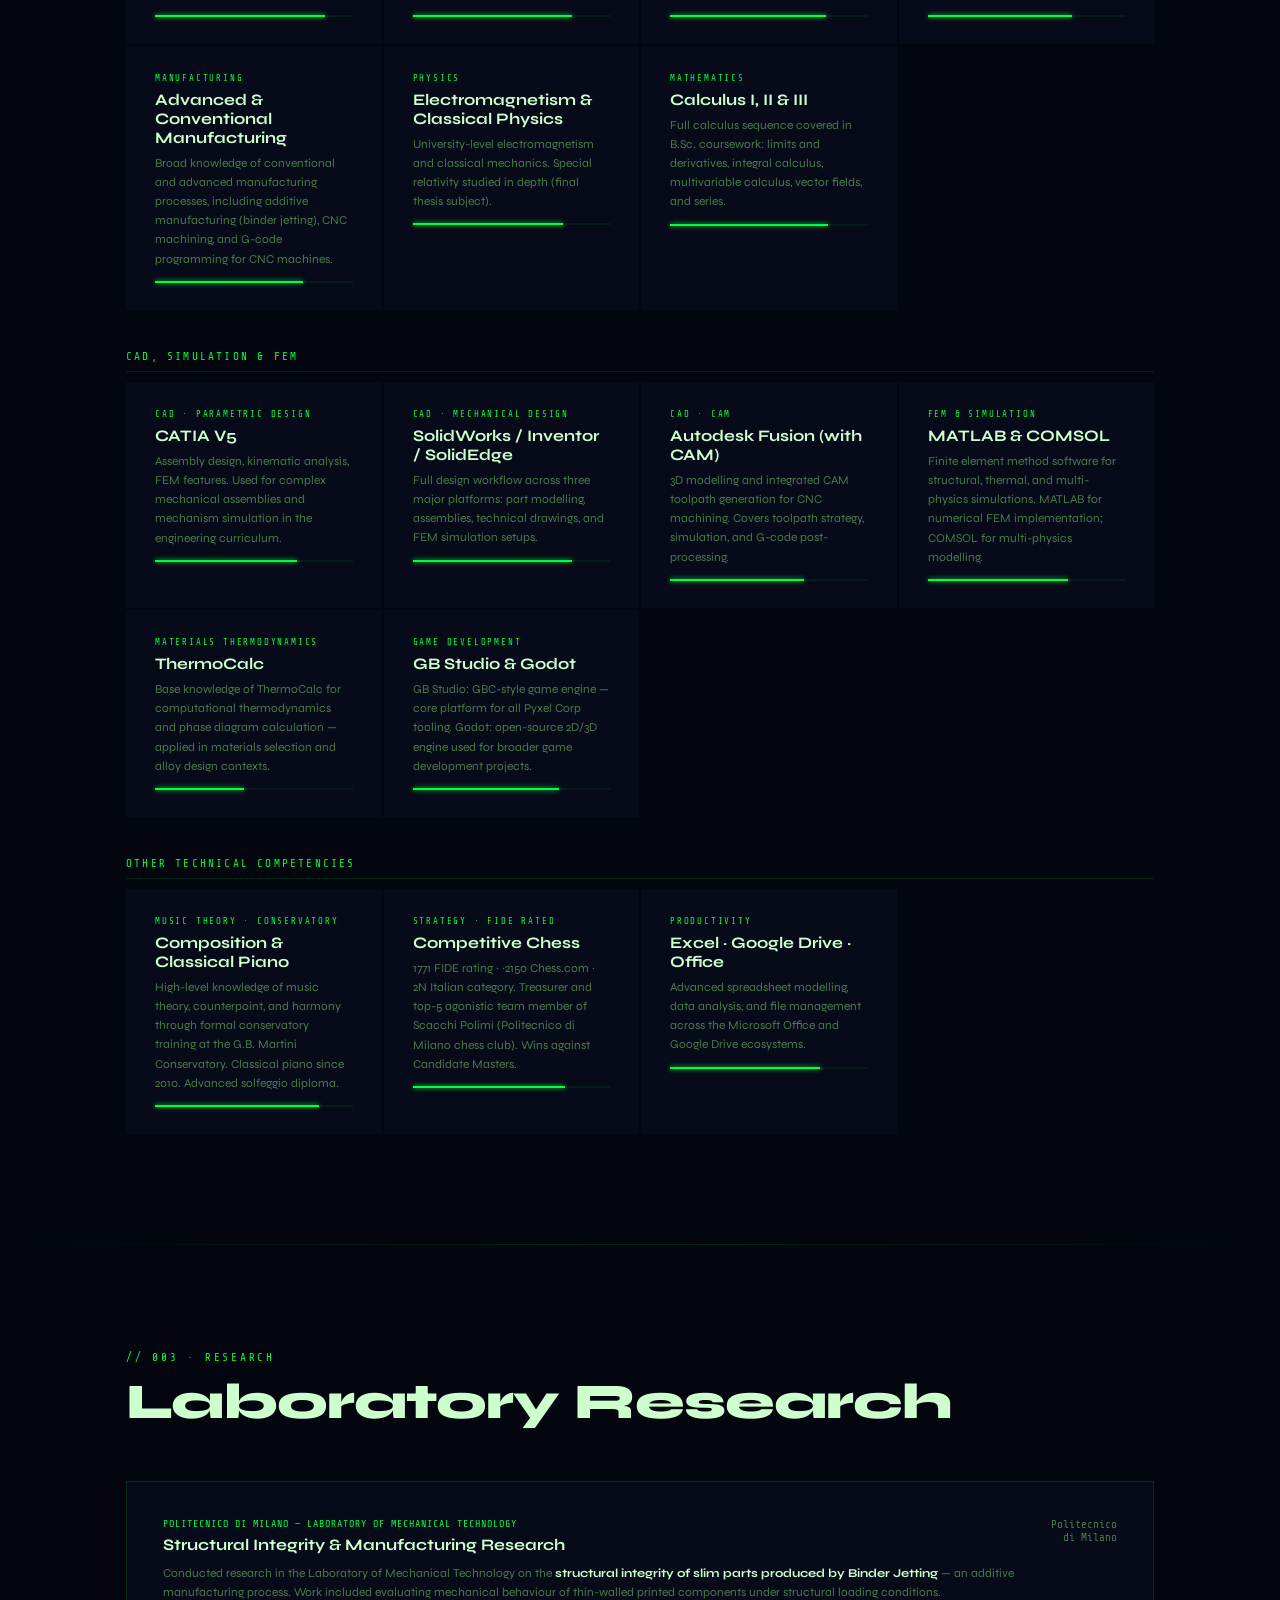
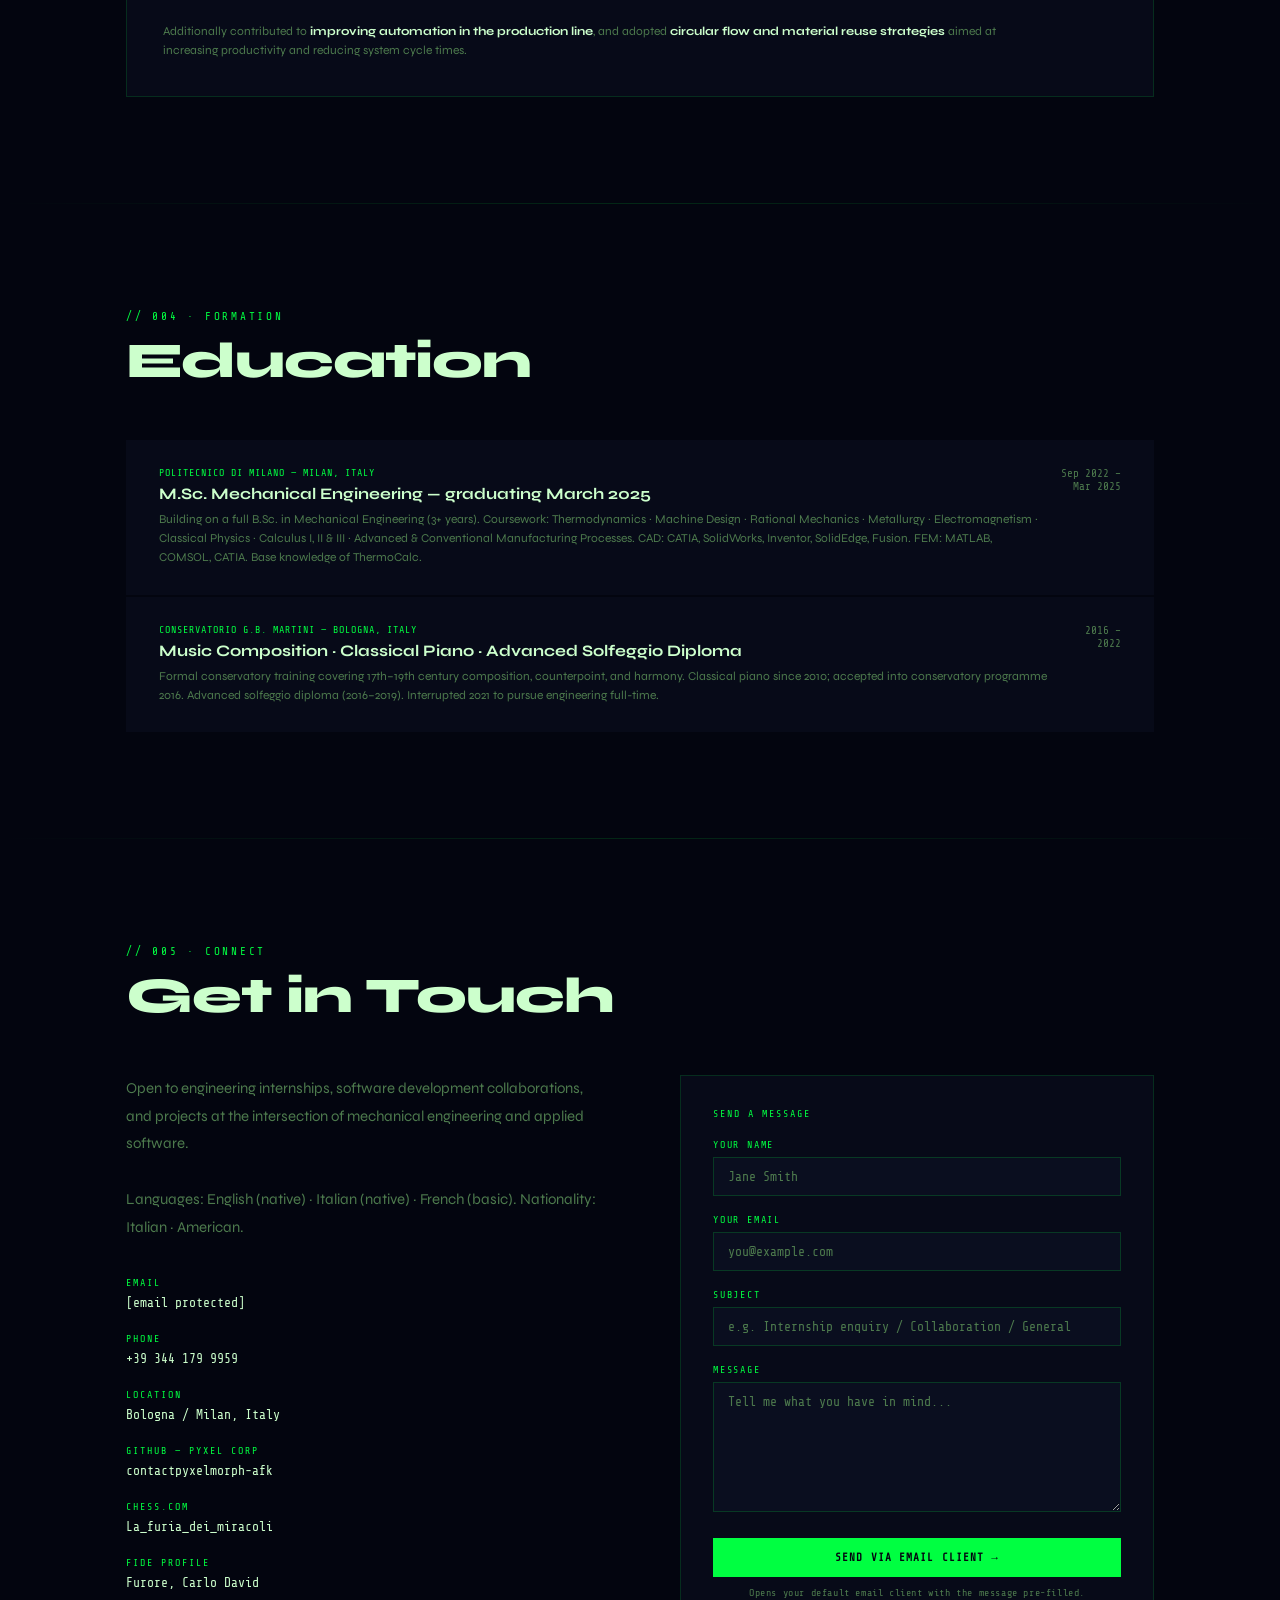
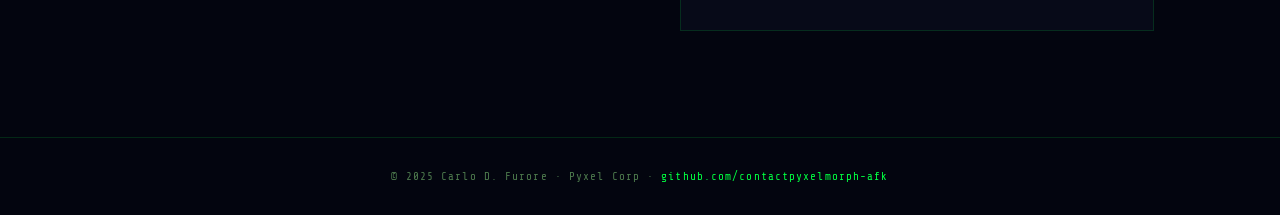
==== commit 9787f6b5: "Update index.html" ====
--- a/index.html
+++ b/index.html
@@ -794,6 +794,6 @@
 </script>
 
 <!-- Visitor tracker -->
-<img src="https://visitor-badge.laobi.icu/badge?page_id=contactpyxelmorph-afk.meet-the-sensei" style="display:none">
+<img src="https://stats.mojoauth.com/public/badge/sensei" style="display:none">
 </body>
-</html>+</html>
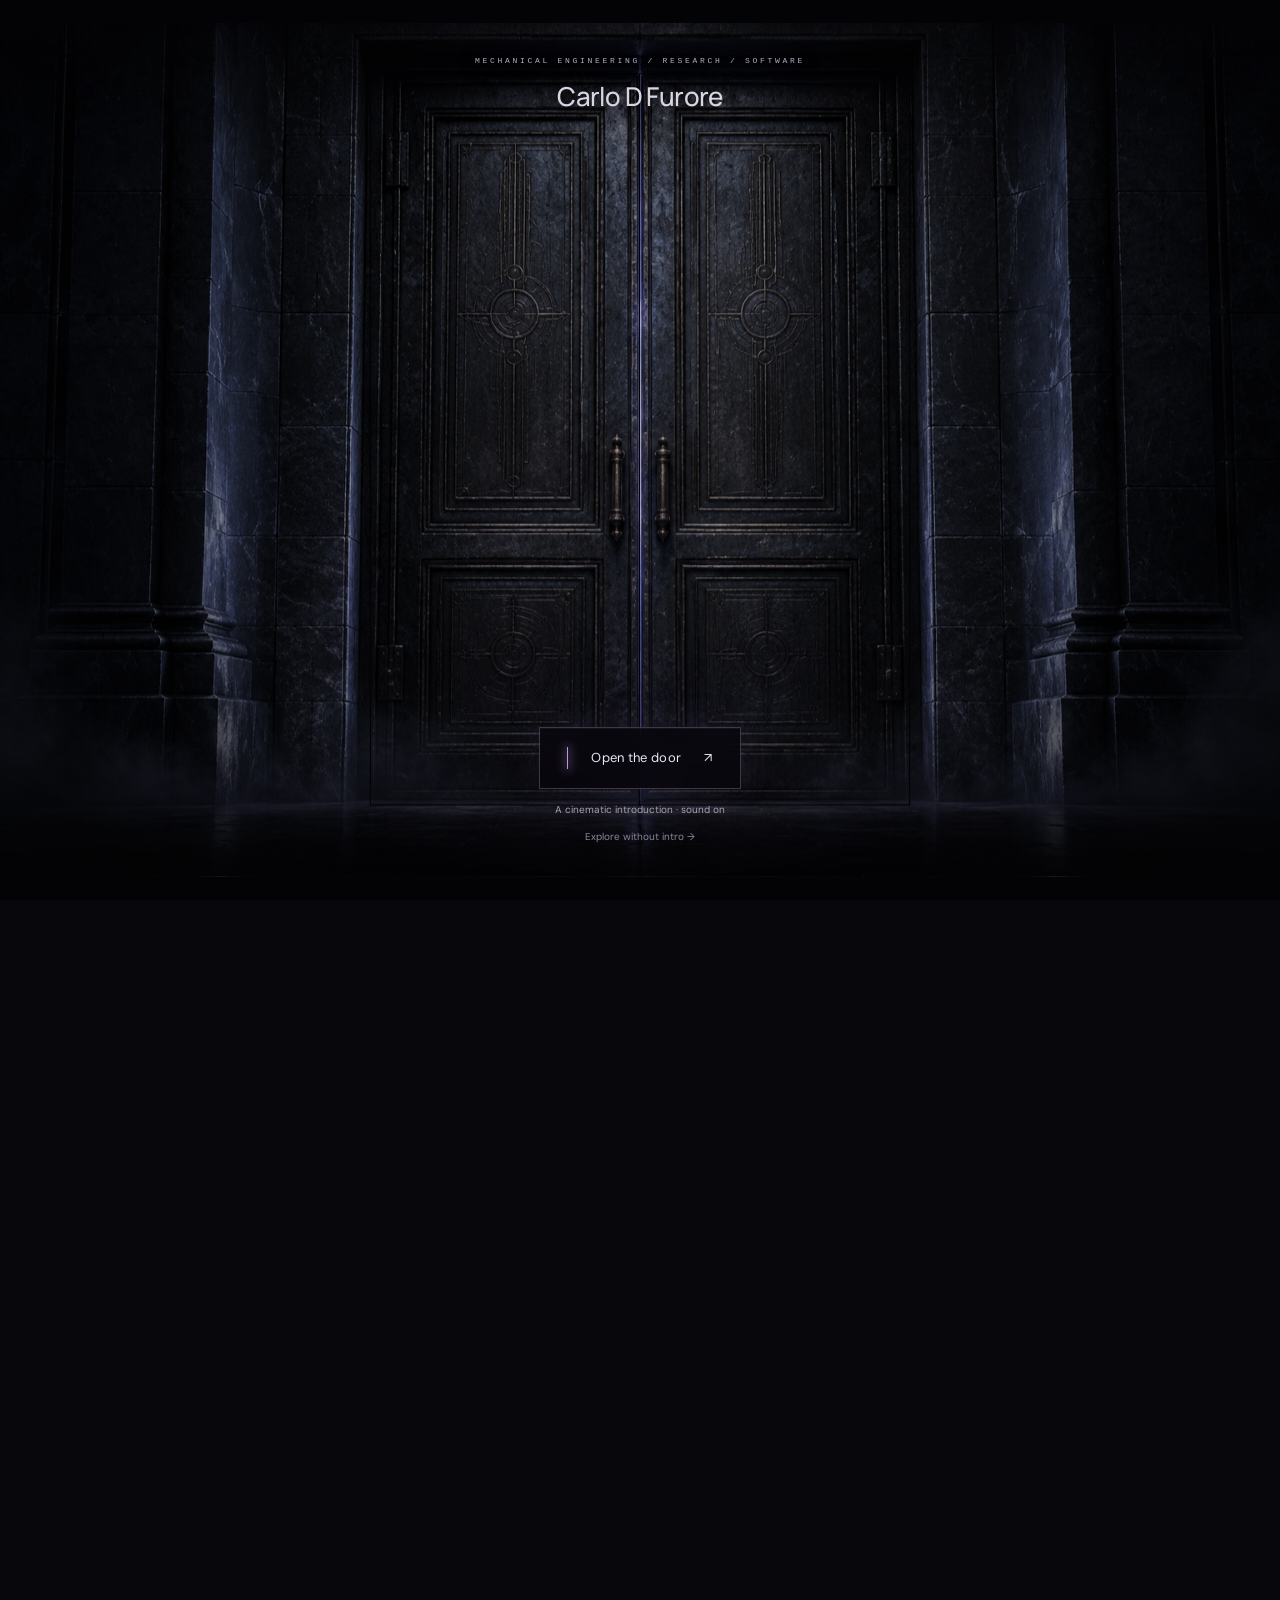
==== commit a47d6d02: "Replace portfolio with cinematic research website" ====
--- a/index.html
+++ b/index.html
@@ -1,799 +1,37 @@
-<!DOCTYPE html>
-<html lang="en">
-<head>
-<meta charset="UTF-8"/>
-<meta name="viewport" content="width=device-width, initial-scale=1.0"/>
-<title>Carlo D. Furore</title>
-<link href="https://fonts.googleapis.com/css2?family=Share+Tech+Mono&family=Syne:wght@400;600;700;800&display=swap" rel="stylesheet"/>
-<style>
-:root {
-  --bg:#03050f; --surface:#070a18; --surface2:#0a0e1f;
-  --green:#00ff41; --green2:#00c832; --gdim:rgba(0,255,65,0.55);
-  --text:#ccffcc; --muted:#4d7a4d; --border:rgba(0,255,65,0.14);
-  --mono:'Share Tech Mono',monospace;
-}
-*,*::before,*::after{box-sizing:border-box;margin:0;padding:0}
-html{scroll-behavior:smooth}
-body{background:var(--bg);color:var(--text);font-family:'Syne',sans-serif;overflow-x:hidden;cursor:none}
-
-/* CURSOR */
-#cur{position:fixed;top:0;left:0;width:10px;height:10px;background:var(--green);border-radius:50%;pointer-events:none;z-index:9999;transform:translate(-50%,-50%);box-shadow:0 0 8px var(--green),0 0 18px rgba(0,255,65,.35);transition:width .15s,height .15s}
-#cur-r{position:fixed;top:0;left:0;width:34px;height:34px;border:1px solid var(--gdim);border-radius:50%;pointer-events:none;z-index:9998;transform:translate(-50%,-50%);transition:width .25s,height .25s,opacity .25s;opacity:.4}
-
-/* BACKGROUND CANVAS */
-#bgCanvas{position:fixed;top:0;left:0;width:100%;height:100%;z-index:0;pointer-events:none}
-
-/* SCANLINES */
-body::after{content:'';position:fixed;inset:0;z-index:1;pointer-events:none;background:repeating-linear-gradient(0deg,transparent,transparent 2px,rgba(0,0,0,.022) 2px,rgba(0,0,0,.022) 4px)}
-
-/* LAYOUT */
-.w{position:relative;z-index:2;max-width:1100px;margin:0 auto;padding:0 36px}
-
-/* NAV */
-nav{position:fixed;top:0;left:0;right:0;z-index:100;padding:18px 0;background:rgba(3,5,15,.92);backdrop-filter:blur(14px);border-bottom:1px solid var(--border)}
-nav .w{display:flex;align-items:center;justify-content:space-between}
-.nl{font-family:var(--mono);font-size:13px;color:var(--green);text-decoration:none;letter-spacing:.1em}
-.nl-links{display:flex;gap:28px;list-style:none}
-.nl-links a{font-family:var(--mono);font-size:11px;letter-spacing:.12em;color:var(--muted);text-decoration:none;text-transform:uppercase;transition:color .2s}
-.nl-links a:hover{color:var(--green);text-shadow:0 0 8px var(--green)}
-
-/* HERO */
-#hero{min-height:100vh;display:flex;align-items:center;padding-top:100px}
-.hg{display:grid;grid-template-columns:1fr auto;gap:72px;align-items:center;width:100%}
-.htag{font-family:var(--mono);font-size:11px;letter-spacing:.22em;color:var(--green);text-transform:uppercase;margin-bottom:18px;opacity:0;animation:fu .7s .2s forwards}
-.hname{font-size:clamp(46px,7vw,100px);font-weight:800;letter-spacing:-.03em;line-height:.94;margin-bottom:22px;opacity:0;animation:fu .7s .4s forwards}
-.hname em{font-style:normal;color:transparent;-webkit-text-stroke:1.5px var(--green);text-shadow:0 0 28px rgba(0,255,65,.28)}
-.hdesc{font-size:15px;color:var(--muted);line-height:1.8;max-width:470px;margin-bottom:34px;opacity:0;animation:fu .7s .6s forwards}
-.hcta{display:flex;gap:14px;flex-wrap:wrap;opacity:0;animation:fu .7s .8s forwards}
-
-/* PHOTO — SQUARE */
-.photo-wrap{opacity:0;animation:fu .7s .3s forwards;flex-shrink:0}
-.photo-img{width:210px;height:210px;object-fit:cover;display:block;border:2px solid var(--green);box-shadow:0 0 0 8px rgba(0,255,65,.05),0 0 40px rgba(0,255,65,.22),0 0 80px rgba(0,255,65,.07)}
-.photo-ph{width:210px;height:210px;border:2px solid var(--green);box-shadow:0 0 40px rgba(0,255,65,.2);background:var(--surface2);display:flex;align-items:center;justify-content:center;flex-direction:column;gap:8px}
-.photo-ph span{font-family:var(--mono);font-size:10px;color:var(--muted);letter-spacing:.08em;text-align:center;padding:0 16px;line-height:1.6}
-
-/* BUTTONS */
-.btn{font-family:var(--mono);font-size:11px;letter-spacing:.1em;text-transform:uppercase;text-decoration:none;padding:13px 26px;display:inline-block;transition:all .2s}
-.btn-p{background:var(--green);color:var(--bg);font-weight:700}
-.btn-p:hover{background:#fff;box-shadow:0 0 28px rgba(0,255,65,.5);transform:translateY(-2px)}
-.btn-o{border:1px solid var(--border);color:var(--text)}
-.btn-o:hover{border-color:var(--green);color:var(--green);text-shadow:0 0 8px var(--green);transform:translateY(-2px)}
-
-/* SECTIONS */
-section{padding:106px 0}
-.slabel{font-family:var(--mono);font-size:11px;letter-spacing:.25em;color:var(--green);text-transform:uppercase;margin-bottom:11px}
-.stitle{font-size:clamp(26px,4.2vw,50px);font-weight:800;letter-spacing:-.02em;margin-bottom:52px;line-height:1.08}
-.divider{height:1px;background:linear-gradient(90deg,transparent,var(--border),transparent)}
-
-/* PYXEL CORP */
-.pyxel-intro{display:grid;grid-template-columns:auto 1fr;gap:28px;align-items:start;margin-bottom:44px}
-.pbadge{font-family:var(--mono);font-size:11px;letter-spacing:.18em;color:var(--green);border:1px solid var(--border);padding:8px 13px;text-transform:uppercase;white-space:nowrap;margin-top:4px}
-.ptagline{font-size:20px;font-weight:700;letter-spacing:-.01em;margin-bottom:12px}
-.pdesc{color:var(--muted);font-size:14px;line-height:1.8}
-.pdesc + .pdesc{margin-top:10px}
-
-/* APPS GRID */
-.apps-grid{display:grid;grid-template-columns:repeat(auto-fill,minmax(290px,1fr));gap:2px}
-.acard{background:var(--surface);padding:30px;position:relative;border:1px solid transparent;transition:border-color .2s,transform .2s;overflow:hidden}
-.acard::before{content:'';position:absolute;top:0;left:0;right:0;height:2px;background:linear-gradient(90deg,var(--green),transparent);transform:scaleX(0);transform-origin:left;transition:transform .32s}
-.acard:hover{border-color:var(--border);transform:translateY(-3px)}
-.acard:hover::before{transform:scaleX(1)}
-.aname{font-family:var(--mono);font-size:13px;letter-spacing:.05em;color:var(--green);margin-bottom:9px}
-.adesc{font-size:13px;color:var(--muted);line-height:1.65;margin-bottom:16px}
-.atags{display:flex;flex-wrap:wrap;gap:6px}
-.atag{font-family:var(--mono);font-size:10px;letter-spacing:.06em;padding:3px 9px;border:1px solid var(--border);color:var(--gdim);text-transform:uppercase}
-.alink{font-family:var(--mono);font-size:11px;color:var(--green);text-decoration:none;letter-spacing:.07em;margin-top:12px;display:inline-block;opacity:.65;transition:opacity .2s}
-.alink:hover{opacity:1}
-
-/* SKILLS */
-.stats-row{display:grid;grid-template-columns:repeat(auto-fill,minmax(150px,1fr));gap:2px;margin-bottom:2px}
-.sbox{background:var(--surface);padding:26px 18px;text-align:center;border:1px solid transparent;transition:border-color .2s}
-.sbox:hover{border-color:var(--border)}
-.snum{font-family:var(--mono);font-size:34px;color:var(--green);letter-spacing:-.02em;line-height:1;margin-bottom:7px;text-shadow:0 0 18px rgba(0,255,65,.38)}
-.slbl{font-family:var(--mono);font-size:10px;letter-spacing:.13em;color:var(--muted);text-transform:uppercase}
-
-/* SKILLS CATEGORIES */
-.skill-section-title{font-family:var(--mono);font-size:11px;letter-spacing:.2em;color:var(--green);text-transform:uppercase;margin:40px 0 10px;padding-bottom:8px;border-bottom:1px solid var(--border)}
-.skills-grid{display:grid;grid-template-columns:repeat(auto-fill,minmax(250px,1fr));gap:2px;margin-bottom:4px}
-.si{background:var(--surface);padding:26px 28px;border:1px solid transparent;transition:border-color .2s,transform .2s}
-.si:hover{border-color:var(--border);transform:translateY(-2px)}
-.si-cat{font-family:var(--mono);font-size:9px;letter-spacing:.2em;color:var(--green);text-transform:uppercase;margin-bottom:7px}
-.si-name{font-size:16px;font-weight:700;margin-bottom:7px}
-.si-desc{font-size:12px;color:var(--muted);line-height:1.6}
-.si-bar{margin-top:12px;height:2px;background:rgba(0,255,65,.07);position:relative}
-.si-fill{position:absolute;top:0;left:0;height:100%;background:var(--green);box-shadow:0 0 5px var(--green)}
-
-/* LANG CHIPS */
-.lang-chips{display:flex;flex-wrap:wrap;gap:8px;margin-bottom:48px}
-.chip{font-family:var(--mono);font-size:12px;padding:8px 16px;border:1px solid var(--border);color:var(--green);letter-spacing:.08em;text-transform:uppercase;transition:background .2s,box-shadow .2s}
-.chip:hover{background:rgba(0,255,65,.07);box-shadow:0 0 14px rgba(0,255,65,.15)}
-.chip.main{border-color:var(--green);box-shadow:0 0 10px rgba(0,255,65,.18)}
-
-/* AI TOOLS ROW */
-.ai-row{background:var(--surface);padding:28px 32px;border:1px solid var(--border);margin-top:2px}
-.ai-label{font-family:var(--mono);font-size:10px;letter-spacing:.2em;color:var(--green);text-transform:uppercase;margin-bottom:14px}
-.ai-chips{display:flex;flex-wrap:wrap;gap:8px}
-.ai-chip{font-family:var(--mono);font-size:11px;padding:6px 14px;border:1px solid rgba(0,255,65,.2);color:var(--muted);letter-spacing:.08em}
-
-/* EDUCATION */
-.edu-list{display:flex;flex-direction:column;gap:2px}
-.eitem{background:var(--surface);padding:26px 32px;display:grid;grid-template-columns:1fr auto;gap:16px;align-items:start;border:1px solid transparent;transition:border-color .2s}
-.eitem:hover{border-color:var(--border)}
-.eschool{font-family:var(--mono);font-size:10px;color:var(--green);letter-spacing:.1em;margin-bottom:6px;text-transform:uppercase}
-.edeg{font-size:16px;font-weight:700;margin-bottom:7px}
-.edet{font-size:12px;color:var(--muted);line-height:1.6}
-.edate{font-family:var(--mono);font-size:11px;color:var(--muted);text-align:right;white-space:nowrap}
-
-/* CONTACT */
-.contact-inner{display:grid;grid-template-columns:1fr 1fr;gap:80px;align-items:start}
-.cintro{font-size:15px;color:var(--muted);line-height:1.85}
-.crow{margin-bottom:22px}
-.clabel{font-family:var(--mono);font-size:10px;letter-spacing:.2em;color:var(--green);text-transform:uppercase;margin-bottom:4px}
-.cval{font-family:var(--mono);font-size:13px;color:var(--text);text-decoration:none;transition:color .2s}
-a.cval:hover{color:var(--green);text-shadow:0 0 8px var(--green)}
-
-/* FOOTER */
-footer{border-top:1px solid var(--border);padding:32px 0;text-align:center}
-footer p{font-family:var(--mono);font-size:11px;color:var(--muted);letter-spacing:.1em}
-
-/* ANIMATIONS */
-@keyframes fu{from{opacity:0;transform:translateY(20px)}to{opacity:1;transform:translateY(0)}}
-.reveal{opacity:0;transform:translateY(16px);transition:opacity .6s ease,transform .6s ease}
-.reveal.visible{opacity:1;transform:translateY(0)}
-@keyframes blink{0%,100%{opacity:1}50%{opacity:0}}
-.blink{animation:blink 1s step-end infinite}
-
-/* FORM */
-.form-box{background:var(--surface);border:1px solid var(--border);padding:32px}
-.form-group{margin-bottom:18px}
-.form-label{font-family:var(--mono);font-size:10px;letter-spacing:.18em;color:var(--green);text-transform:uppercase;display:block;margin-bottom:7px}
-.form-input{width:100%;background:var(--surface2);border:1px solid rgba(0,255,65,.18);color:var(--text);font-family:var(--mono);font-size:13px;padding:11px 14px;outline:none;transition:border-color .2s;caret-color:var(--green)}
-.form-input::placeholder{color:var(--muted)}
-.form-input:focus{border-color:var(--green);box-shadow:0 0 10px rgba(0,255,65,.1)}
-.form-textarea{min-height:130px;resize:vertical}
-.form-submit{width:100%;text-align:center;margin-top:4px;border:none;cursor:pointer}
-.form-note{font-family:var(--mono);font-size:10px;color:var(--muted);letter-spacing:.06em;margin-top:10px;text-align:center}
-
-/* SCROLLBAR */
-::-webkit-scrollbar{width:3px}
-::-webkit-scrollbar-track{background:var(--bg)}
-::-webkit-scrollbar-thumb{background:var(--muted)}
-
-/* RESPONSIVE */
-@media(max-width:768px){
-  .hg{grid-template-columns:1fr;gap:36px}
-  .photo-wrap{order:-1;display:flex;justify-content:center}
-  nav .nl-links{display:none}
-  .eitem{grid-template-columns:1fr}
-  .contact-inner{grid-template-columns:1fr;gap:44px}
-  .pyxel-intro{grid-template-columns:1fr;gap:14px}
-  body{cursor:auto}
-  #cur,#cur-r{display:none}
-}
-</style>
-</head>
-<body>
-<canvas id="bgCanvas"></canvas>
-<div id="cur"></div>
-<div id="cur-r"></div>
-
-<!-- NAV -->
-<nav>
-  <div class="w">
-    <a class="nl" href="#">CDF<span class="blink">_</span></a>
-    <ul class="nl-links">
-      <li><a href="#pyxel">Pyxel Corp</a></li>
-      <li><a href="#skills">Skills</a></li>
-      <li><a href="#research">Research</a></li>
-      <li><a href="#education">Education</a></li>
-      <li><a href="#contact">Contact</a></li>
-    </ul>
-  </div>
-</nav>
-
-<!-- HERO -->
-<section id="hero">
-  <div class="w">
-    <div class="hg">
-      <div>
-        <p class="htag">// Mechanical Engineer &nbsp;&middot;&nbsp; Software Developer &nbsp;&middot;&nbsp; Founder of Pyxel Corp</p>
-        <h1 class="hname">Carlo<br/><em>D.</em><br/>Furore</h1>
-        <p class="hdesc">M.Sc. Mechanical Engineering (graduating), Politecnico di Milano. Founder of Pyxel Corp — solo-developed 8 desktop tools in under 2 months. FIDE-rated chess player. Italian–American.</p>
-        <div class="hcta">
-          <a href="https://github.com/contactpyxelmorph-afk" target="_blank" class="btn btn-p">Pyxel Corp &rarr;</a>
-          <a href="#contact" class="btn btn-o">Contact</a>
-        </div>
-      </div>
-      <div class="photo-wrap">
-        <img src="my_photo.jpg" alt="Carlo D. Furore" class="photo-img"/>
-      </div>
-    </div>
-  </div>
-</section>
-
-<div class="divider"></div>
-
-<!-- PYXEL CORP -->
-<section id="pyxel">
-  <div class="w">
-    <p class="slabel reveal">// 001 &middot; Venture</p>
-    <h2 class="stitle reveal">Pyxel Corp</h2>
-
-    <div class="pyxel-intro reveal">
-      <span class="pbadge">&#x2B21; Solo Indie Studio</span>
-      <div>
-        <h3 class="ptagline">8 production tools built for the GB Studio game-dev community</h3>
-        <p class="pdesc">Pyxel Corp is a one-person software studio producing specialised desktop tools for developers working with GB Studio — the GameBoy Color-style engine. All 8 tools were designed, coded, and shipped between December 2024 and February 2025, demonstrating rapid end-to-end product delivery. Each ships as a standalone Windows executable with zero runtime dependencies.</p>
-        <p class="pdesc" style="margin-top:10px">Stack: <strong style="color:var(--text)">Python &middot; Tkinter / CustomTkinter &middot; Pillow &middot; Flutter/Dart &middot; HTML/CSS &middot; PyInstaller</strong></p>
-      </div>
-    </div>
-
-    <div class="apps-grid">
-
-      <div class="acard reveal">
-        <p class="aname">&#x2B21; PYXEL MORPH</p>
-        <p class="adesc">Converts input images into green-shaded GBC palette previews, auto-generating a MAPPING FILE and PALETTE LIST that drop directly into GB Studio. Eliminates the need to build green-shade references by hand. Supports 2 priority colours per tier on 8×8 tile grids.</p>
-        <div class="atags"><span class="atag">Python</span><span class="atag">Image Processing</span><span class="atag">GB Studio</span><span class="atag">Palette Mapping</span></div>
-        <a href="https://github.com/contactpyxelmorph-afk/Pyxel-Morph" target="_blank" class="alink">&rarr; GitHub</a>
-      </div>
-
-      <div class="acard reveal">
-        <p class="aname">&#x2B21; PYXEL CLEAR</p>
-        <p class="adesc">Solves "Palette Bloat" in GB Studio by forcing new scenes to reuse existing palette libraries rather than stacking near-identical duplicates. Uses mathematical best-fit tile-assignment on 8×8 grids — consuming zero new palette slots.</p>
-        <div class="atags"><span class="atag">Python</span><span class="atag">Palette Optimisation</span><span class="atag">Scene Quantisation</span><span class="atag">GB Studio</span></div>
-        <a href="https://github.com/contactpyxelmorph-afk/Pyxel-Clear" target="_blank" class="alink">&rarr; GitHub</a>
-      </div>
-
-      <div class="acard reveal">
-        <p class="aname">&#x2B21; PYXEL TEXT</p>
-        <p class="adesc">Standalone dialogue editor for GB Studio. Extracts all text events (dialogues, menus, choices) across every scene into a searchable interface — no need to open the full engine. Multi-scene sessions with in-memory state; changes persist until export.</p>
-        <div class="atags"><span class="atag">Python</span><span class="atag">Dialogue Editing</span><span class="atag">Multi-Scene</span><span class="atag">GB Studio</span></div>
-        <a href="https://github.com/contactpyxelmorph-afk/Pyxel-Text" target="_blank" class="alink">&rarr; GitHub</a>
-      </div>
-
-      <div class="acard reveal">
-        <p class="aname">&#x2B21; PYXEL MATRIX</p>
-        <p class="adesc">Generates and visualises GB Studio tile-matrix layouts. Automates the tedious mapping of tile coordinates across large scenes, giving developers a clear spatial overview of their GBC scene structure.</p>
-        <div class="atags"><span class="atag">Python</span><span class="atag">Tile Matrix</span><span class="atag">Scene Layout</span><span class="atag">GB Studio</span></div>
-        <a href="https://github.com/contactpyxelmorph-afk/Pyxel-Matrix" target="_blank" class="alink">&rarr; GitHub</a>
-      </div>
-
-      <div class="acard reveal">
-        <p class="aname">&#x2B21; PYXEL PALETTE</p>
-        <p class="adesc">Dedicated palette builder and inspector for GBC-style projects. Creates, edits, and exports .hex palette files compatible with GB Studio's format, streamlining the colour definition workflow.</p>
-        <div class="atags"><span class="atag">Python</span><span class="atag">Palette Builder</span><span class="atag">HEX Export</span><span class="atag">GB Studio</span></div>
-        <a href="https://github.com/contactpyxelmorph-afk/Pyxel-Palette" target="_blank" class="alink">&rarr; GitHub</a>
-      </div>
-
-      <div class="acard reveal">
-        <p class="aname">&#x2B21; PYXEL TILE</p>
-        <p class="adesc">Tile slicing and analysis tool. Breaks large background images into the 8×8 tile grid required by the GBC hardware constraint, identifying unique tiles and flagging duplicates to assist optimisation.</p>
-        <div class="atags"><span class="atag">Python</span><span class="atag">Tile Slicing</span><span class="atag">Deduplication</span><span class="atag">GBC Constraints</span></div>
-        <a href="https://github.com/contactpyxelmorph-afk/Pyxel-Tile" target="_blank" class="alink">&rarr; GitHub</a>
-      </div>
-
-      <div class="acard reveal">
-        <p class="aname">&#x2B21; SPRITEBINGO</p>
-        <p class="adesc">Sprite-sheet validation tool. Cross-references a game project's sprite definitions against the actual image assets, surfacing mismatches and missing entries before they cause runtime issues in GB Studio.</p>
-        <div class="atags"><span class="atag">Python</span><span class="atag">Sprite Validation</span><span class="atag">Asset Pipeline</span><span class="atag">GB Studio</span></div>
-        <a href="https://github.com/contactpyxelmorph-afk/spriteBINGO" target="_blank" class="alink">&rarr; GitHub</a>
-      </div>
-
-      <div class="acard reveal">
-        <p class="aname">&#x2B21; ALPHA-FIXER</p>
-        <p class="adesc">Batch transparency-correction tool for pixel art assets. Normalises alpha channels across sprite sheets to meet GBC pipeline requirements, preventing rendering artefacts caused by inconsistent transparency values.</p>
-        <div class="atags"><span class="atag">Python</span><span class="atag">Alpha Channel</span><span class="atag">Batch Processing</span><span class="atag">Pixel Art</span></div>
-        <a href="https://github.com/contactpyxelmorph-afk/alpha-fixer" target="_blank" class="alink">&rarr; GitHub</a>
-      </div>
-
-    </div>
-  </div>
-</section>
-
-<div class="divider"></div>
-
-<!-- SKILLS -->
-<section id="skills">
-  <div class="w">
-    <p class="slabel reveal">// 002 &middot; Capabilities</p>
-    <h2 class="stitle reveal">Engineering &amp; Technical Skills</h2>
-
-    <!-- Quick stats -->
-    <div class="stats-row reveal">
-      <div class="sbox"><p class="snum">8</p><p class="slbl">Apps Shipped</p></div>
-      <div class="sbox"><p class="snum">2mo</p><p class="slbl">Dev Sprint (Dec–Feb)</p></div>
-      <div class="sbox"><p class="snum">3+yr</p><p class="slbl">Engineering Studies</p></div>
-      <div class="sbox"><p class="snum">1771</p><p class="slbl">FIDE Elo</p></div>
-      <div class="sbox"><p class="snum">~2150</p><p class="slbl">Chess.com</p></div>
-    </div>
-
-    <div style="margin-bottom:44px"></div>
-
-    <!-- PROGRAMMING LANGUAGES -->
-    <p class="skill-section-title reveal">Programming Languages</p>
-    <div class="lang-chips reveal">
-      <span class="chip main">Python</span>
-      <span class="chip main">C++</span>
-      <span class="chip main">C</span>
-      <span class="chip main">MATLAB</span>
-      <span class="chip main">Dart / Flutter</span>
-      <span class="chip main">HTML / CSS</span>
-      <span class="chip">G-Code (CNC)</span>
-      <span class="chip">JavaScript</span>
-    </div>
-
-    <!-- AI tools -->
-    <div class="ai-row reveal">
-      <p class="ai-label">AI-Assisted Development &mdash; daily use in programming workflows</p>
-      <div class="ai-chips">
-        <span class="ai-chip">ChatGPT (OpenAI)</span>
-        <span class="ai-chip">Claude (Anthropic)</span>
-        <span class="ai-chip">Gemini (Google)</span>
-        <span class="ai-chip">GitHub Copilot</span>
-      </div>
-    </div>
-
-    <div style="margin-bottom:44px"></div>
-
-    <!-- ENGINEERING SKILLS GRID -->
-    <p class="skill-section-title reveal">Mechanical Engineering</p>
-    <div class="skills-grid">
-      <div class="si reveal">
-        <p class="si-cat">Thermal Sciences</p>
-        <h3 class="si-name">Thermodynamics</h3>
-        <p class="si-desc">Advanced treatment of energy, entropy, and thermodynamic cycle efficiency. Covers both classical and applied systems with full mathematical rigour.</p>
-        <div class="si-bar"><div class="si-fill" style="width:86%"></div></div>
-      </div>
-      <div class="si reveal">
-        <p class="si-cat">Structural Analysis</p>
-        <h3 class="si-name">Machine Design</h3>
-        <p class="si-desc">Stress and strain evaluation with and without fatigue loading. Elastic deformation of static and hyper-static structures using analytical methods.</p>
-        <div class="si-bar"><div class="si-fill" style="width:81%"></div></div>
-      </div>
-      <div class="si reveal">
-        <p class="si-cat">Dynamics</p>
-        <h3 class="si-name">Rational Mechanics</h3>
-        <p class="si-desc">Advanced kinematics, multi-body dynamics, vibration theory with dissipation. Precise system modelling and analytical problem-solving frameworks.</p>
-        <div class="si-bar"><div class="si-fill" style="width:79%"></div></div>
-      </div>
-      <div class="si reveal">
-        <p class="si-cat">Materials Science</p>
-        <h3 class="si-name">Metallurgy</h3>
-        <p class="si-desc">Steel classifications, thermal treatments, Fe-C phase diagram, and transitory microstructure of steel and cast iron through solidification.</p>
-        <div class="si-bar"><div class="si-fill" style="width:73%"></div></div>
-      </div>
-      <div class="si reveal">
-        <p class="si-cat">Manufacturing</p>
-        <h3 class="si-name">Advanced &amp; Conventional Manufacturing</h3>
-        <p class="si-desc">Broad knowledge of conventional and advanced manufacturing processes, including additive manufacturing (binder jetting), CNC machining, and G-code programming for CNC machines.</p>
-        <div class="si-bar"><div class="si-fill" style="width:75%"></div></div>
-      </div>
-      <div class="si reveal">
-        <p class="si-cat">Physics</p>
-        <h3 class="si-name">Electromagnetism &amp; Classical Physics</h3>
-        <p class="si-desc">University-level electromagnetism and classical mechanics. Special relativity studied in depth (final thesis subject).</p>
-        <div class="si-bar"><div class="si-fill" style="width:76%"></div></div>
-      </div>
-      <div class="si reveal">
-        <p class="si-cat">Mathematics</p>
-        <h3 class="si-name">Calculus I, II &amp; III</h3>
-        <p class="si-desc">Full calculus sequence covered in B.Sc. coursework: limits and derivatives, integral calculus, multivariable calculus, vector fields, and series.</p>
-        <div class="si-bar"><div class="si-fill" style="width:80%"></div></div>
-      </div>
-    </div>
-
-    <!-- CAD & SIMULATION -->
-    <p class="skill-section-title reveal">CAD, Simulation &amp; FEM</p>
-    <div class="skills-grid">
-      <div class="si reveal">
-        <p class="si-cat">CAD &middot; Parametric Design</p>
-        <h3 class="si-name">CATIA V5</h3>
-        <p class="si-desc">Assembly design, kinematic analysis, FEM features. Used for complex mechanical assemblies and mechanism simulation in the engineering curriculum.</p>
-        <div class="si-bar"><div class="si-fill" style="width:72%"></div></div>
-      </div>
-      <div class="si reveal">
-        <p class="si-cat">CAD &middot; Mechanical Design</p>
-        <h3 class="si-name">SolidWorks / Inventor / SolidEdge</h3>
-        <p class="si-desc">Full design workflow across three major platforms: part modelling, assemblies, technical drawings, and FEM simulation setups.</p>
-        <div class="si-bar"><div class="si-fill" style="width:81%"></div></div>
-      </div>
-      <div class="si reveal">
-        <p class="si-cat">CAD &middot; CAM</p>
-        <h3 class="si-name">Autodesk Fusion (with CAM)</h3>
-        <p class="si-desc">3D modelling and integrated CAM toolpath generation for CNC machining. Covers toolpath strategy, simulation, and G-code post-processing.</p>
-        <div class="si-bar"><div class="si-fill" style="width:68%"></div></div>
-      </div>
-      <div class="si reveal">
-        <p class="si-cat">FEM &amp; Simulation</p>
-        <h3 class="si-name">MATLAB &amp; COMSOL</h3>
-        <p class="si-desc">Finite element method software for structural, thermal, and multi-physics simulations. MATLAB for numerical FEM implementation; COMSOL for multi-physics modelling.</p>
-        <div class="si-bar"><div class="si-fill" style="width:71%"></div></div>
-      </div>
-      <div class="si reveal">
-        <p class="si-cat">Materials Thermodynamics</p>
-        <h3 class="si-name">ThermoCalc</h3>
-        <p class="si-desc">Base knowledge of ThermoCalc for computational thermodynamics and phase diagram calculation — applied in materials selection and alloy design contexts.</p>
-        <div class="si-bar"><div class="si-fill" style="width:45%"></div></div>
-      </div>
-      <div class="si reveal">
-        <p class="si-cat">Game Development</p>
-        <h3 class="si-name">GB Studio &amp; Godot</h3>
-        <p class="si-desc">GB Studio: GBC-style game engine — core platform for all Pyxel Corp tooling. Godot: open-source 2D/3D engine used for broader game development projects.</p>
-        <div class="si-bar"><div class="si-fill" style="width:74%"></div></div>
-      </div>
-    </div>
-
-    <!-- MUSIC -->
-    <p class="skill-section-title reveal">Other Technical Competencies</p>
-    <div class="skills-grid">
-      <div class="si reveal">
-        <p class="si-cat">Music Theory &middot; Conservatory</p>
-        <h3 class="si-name">Composition &amp; Classical Piano</h3>
-        <p class="si-desc">High-level knowledge of music theory, counterpoint, and harmony through formal conservatory training at the G.B. Martini Conservatory. Classical piano since 2010. Advanced solfeggio diploma.</p>
-        <div class="si-bar"><div class="si-fill" style="width:83%"></div></div>
-      </div>
-      <div class="si reveal">
-        <p class="si-cat">Strategy &middot; FIDE Rated</p>
-        <h3 class="si-name">Competitive Chess</h3>
-        <p class="si-desc">1771 FIDE rating · ~2150 Chess.com · 2N Italian category. Treasurer and top-5 agonistic team member of Scacchi Polimi (Politecnico di Milano chess club). Wins against Candidate Masters.</p>
-        <div class="si-bar"><div class="si-fill" style="width:77%"></div></div>
-      </div>
-      <div class="si reveal">
-        <p class="si-cat">Productivity</p>
-        <h3 class="si-name">Excel &middot; Google Drive &middot; Office</h3>
-        <p class="si-desc">Advanced spreadsheet modelling, data analysis, and file management across the Microsoft Office and Google Drive ecosystems.</p>
-        <div class="si-bar"><div class="si-fill" style="width:76%"></div></div>
-      </div>
-    </div>
-
-  </div>
-</section>
-
-<div class="divider"></div>
-
-<!-- RESEARCH -->
-<section id="research">
-  <div class="w">
-    <p class="slabel reveal">// 003 &middot; Research</p>
-    <h2 class="stitle reveal">Laboratory Research</h2>
-    <div class="eitem reveal" style="background:var(--surface);padding:36px;border:1px solid var(--border)">
-      <div>
-        <p class="eschool">Politecnico di Milano &mdash; Laboratory of Mechanical Technology</p>
-        <h3 class="edeg">Structural Integrity &amp; Manufacturing Research</h3>
-        <p class="edet" style="margin-top:10px">
-          Conducted research in the Laboratory of Mechanical Technology on the <strong style="color:var(--text)">structural integrity of slim parts produced by Binder Jetting</strong> — an additive manufacturing process. Work included evaluating mechanical behaviour of thin-walled printed components under structural loading conditions.<br/><br/>
-          Additionally contributed to <strong style="color:var(--text)">improving automation in the production line</strong>, and adopted <strong style="color:var(--text)">circular flow and material reuse strategies</strong> aimed at increasing productivity and reducing system cycle times.
-        </p>
-      </div>
-      <span class="edate">Politecnico<br/>di Milano</span>
-    </div>
-  </div>
-</section>
-
-<div class="divider"></div>
-
-<!-- EDUCATION -->
-<section id="education">
-  <div class="w">
-    <p class="slabel reveal">// 004 &middot; Formation</p>
-    <h2 class="stitle reveal">Education</h2>
-    <div class="edu-list">
-      <div class="eitem reveal">
-        <div>
-          <p class="eschool">Politecnico di Milano &mdash; Milan, Italy</p>
-          <h3 class="edeg">M.Sc. Mechanical Engineering &mdash; graduating March 2025</h3>
-          <p class="edet">Building on a full B.Sc. in Mechanical Engineering (3+ years). Coursework: Thermodynamics &middot; Machine Design &middot; Rational Mechanics &middot; Metallurgy &middot; Electromagnetism &middot; Classical Physics &middot; Calculus I, II &amp; III &middot; Advanced &amp; Conventional Manufacturing Processes. CAD: CATIA, SolidWorks, Inventor, SolidEdge, Fusion. FEM: MATLAB, COMSOL, CATIA. Base knowledge of ThermoCalc.</p>
-        </div>
-        <span class="edate">Sep 2022 &ndash;<br/>Mar 2025</span>
-      </div>
-      <div class="eitem reveal">
-        <div>
-          <p class="eschool">Conservatorio G.B. Martini &mdash; Bologna, Italy</p>
-          <h3 class="edeg">Music Composition &middot; Classical Piano &middot; Advanced Solfeggio Diploma</h3>
-          <p class="edet">Formal conservatory training covering 17th–19th century composition, counterpoint, and harmony. Classical piano since 2010; accepted into conservatory programme 2016. Advanced solfeggio diploma (2016–2019). Interrupted 2021 to pursue engineering full-time.</p>
-        </div>
-        <span class="edate">2016 &ndash;<br/>2022</span>
-      </div>
-    </div>
-  </div>
-</section>
-
-<div class="divider"></div>
-
-<!-- CONTACT -->
-<section id="contact">
-  <div class="w">
-    <p class="slabel reveal">// 005 &middot; Connect</p>
-    <h2 class="stitle reveal">Get in Touch</h2>
-
-    <div class="contact-inner">
-      <!-- LEFT: info -->
-      <div class="reveal">
-        <p class="cintro" style="margin-bottom:36px">Open to engineering internships, software development collaborations, and projects at the intersection of mechanical engineering and applied software.<br/><br/>Languages: English (native) &middot; Italian (native) &middot; French (basic). Nationality: Italian &middot; American.</p>
-        <div class="crow">
-          <p class="clabel">Email</p>
-          <a href="/cdn-cgi/l/email-protection#096a66677d686a7d277970716c6564667b7961496e64686065276a6664" class="cval"><span class="__cf_email__" data-cfemail="e98a86879d888a9dc79990918c8584869b9981a98e84888085c78a8684">[email&#160;protected]</span></a>
-        </div>
-        <div class="crow">
-          <p class="clabel">Phone</p>
-          <a href="tel:+393441799959" class="cval">+39 344 179 9959</a>
-        </div>
-        <div class="crow">
-          <p class="clabel">Location</p>
-          <span class="cval">Bologna / Milan, Italy</span>
-        </div>
-        <div class="crow">
-          <p class="clabel">GitHub &mdash; Pyxel Corp</p>
-          <a href="https://github.com/contactpyxelmorph-afk" target="_blank" class="cval">contactpyxelmorph-afk</a>
-        </div>
-        <div class="crow">
-          <p class="clabel">Chess.com</p>
-          <a href="https://www.chess.com/member/La_furia_dei_miracoli" target="_blank" class="cval">La_furia_dei_miracoli</a>
-        </div>
-        <div class="crow">
-          <p class="clabel">FIDE Profile</p>
-          <a href="https://ratings.fide.com/search.phtml?search=furore+carlo+david" target="_blank" class="cval">Furore, Carlo David</a>
-        </div>
-      </div>
-
-      <!-- RIGHT: email form -->
-      <div class="reveal">
-        <div class="form-box">
-          <p class="clabel" style="margin-bottom:20px">Send a message</p>
-          <div class="form-group">
-            <label class="form-label">Your name</label>
-            <input type="text" id="f-name" class="form-input" placeholder="Jane Smith" autocomplete="off"/>
-          </div>
-          <div class="form-group">
-            <label class="form-label">Your email</label>
-            <input type="email" id="f-email" class="form-input" placeholder="you@example.com" autocomplete="off"/>
-          </div>
-          <div class="form-group">
-            <label class="form-label">Subject</label>
-            <input type="text" id="f-subject" class="form-input" placeholder="e.g. Internship enquiry / Collaboration / General" autocomplete="off"/>
-          </div>
-          <div class="form-group">
-            <label class="form-label">Message</label>
-            <textarea id="f-body" class="form-input form-textarea" placeholder="Tell me what you have in mind..."></textarea>
-          </div>
-          <button class="btn btn-p form-submit" onclick="sendEmail()">Send via Email Client &rarr;</button>
-          <p class="form-note">Opens your default email client with the message pre-filled.</p>
-        </div>
-      </div>
-    </div>
-  </div>
-</section>
-
-<footer>
-  <div class="w">
-    <p>&copy; 2025 Carlo D. Furore &middot; Pyxel Corp &middot; <span style="color:var(--green)">github.com/contactpyxelmorph-afk</span></p>
-  </div>
-</footer>
-
-<script data-cfasync="false" src="/cdn-cgi/scripts/5c5dd728/cloudflare-static/email-decode.min.js"></script><script data-cfasync="false" src="/cdn-cgi/scripts/5c5dd728/cloudflare-static/email-decode.min.js"></script><script>
-// ── CUSTOM CURSOR ─────────────────────────────────────────────
-const cur  = document.getElementById('cur');
-const curR = document.getElementById('cur-r');
-let mx=0,my=0,rx=0,ry=0;
-document.addEventListener('mousemove', e => {
-  mx=e.clientX; my=e.clientY;
-  cur.style.left=mx+'px'; cur.style.top=my+'px';
-});
-(function lr(){
-  rx+=(mx-rx)*.1; ry+=(my-ry)*.1;
-  curR.style.left=rx+'px'; curR.style.top=ry+'px';
-  requestAnimationFrame(lr);
-})();
-document.querySelectorAll('a,button,.acard,.si,.sbox').forEach(el=>{
-  el.addEventListener('mouseenter',()=>{ cur.style.width='17px'; cur.style.height='17px'; curR.style.width='50px'; curR.style.height='50px'; curR.style.opacity='1'; });
-  el.addEventListener('mouseleave',()=>{ cur.style.width='10px'; cur.style.height='10px'; curR.style.width='34px'; curR.style.height='34px'; curR.style.opacity='0.4'; });
-});
-
-// ── CIRCUIT BOARD ──────────────────────────────────────────────
-(function circuitBoard(){
-  const canvas = document.getElementById('bgCanvas');
-  const ctx    = canvas.getContext('2d');
-
-  const COLS = [
-    [35,  119,  24],   // #237718 — forest green
-    [20,    7, 213],   // #1407d5 — deep blue
-    [134,   9,   9],   // #860909 — deep red
-  ];
-  function rc(){ return COLS[Math.floor(Math.random() * COLS.length)]; }
-  function rgba(c, a){ return `rgba(${c[0]},${c[1]},${c[2]},${a})`; }
-
-  const GRID = 38;   // px per grid cell — all traces snap to this
-  let W, H, traceDefs;
-
-  // Build the static PCB trace layout from scratch whenever size changes.
-  // Traces are pre-computed paths; only the travelling pulses animate.
-  function buildTraces(){
-    const cols = Math.ceil(W / GRID) + 1;
-    const rows = Math.ceil(H / GRID) + 1;
-    const traces = [];
-    const used   = new Set();   // prevent overlapping traces
-
-    const key = (x, y) => `${x},${y}`;
-
-    for(let attempt = 0; attempt < 220; attempt++){
-      // Random start on grid
-      let gx = Math.floor(Math.random() * cols);
-      let gy = Math.floor(Math.random() * rows);
-      const pts = [{x: gx * GRID, y: gy * GRID}];
-      const col = rc();
-      let dir = Math.floor(Math.random() * 4); // 0=R 1=D 2=L 3=U
-      const segCount = 2 + Math.floor(Math.random() * 6);
-
-      for(let s = 0; s < segCount; s++){
-        const len = 2 + Math.floor(Math.random() * 5);
-        // Optionally turn 90°
-        if(Math.random() > 0.45){
-          dir = (dir + (Math.random() > 0.5 ? 1 : 3)) % 4;
-        }
-        const dx = [1,0,-1,0][dir];
-        const dy = [0,1, 0,-1][dir];
-        let nx = gx, ny = gy;
-        for(let step = 0; step < len; step++){
-          nx += dx; ny += dy;
-          if(nx < 0 || nx >= cols || ny < 0 || ny >= rows) break;
-          const k = key(nx, ny);
-          if(used.has(k)) break;
-          used.add(k);
-          pts.push({x: nx * GRID, y: ny * GRID});
-        }
-        gx = nx; gy = ny;
-        if(pts.length < 2) break;
-      }
-
-      if(pts.length >= 2){
-        traces.push({
-          pts,
-          col,
-          // Total path length in px for pulse speed normalisation
-          totalLen: (pts.length - 1) * GRID,
-          // Pulse state — each trace has one travelling dot
-          pulse: {
-            t:     Math.random(),         // 0–1 along path
-            speed: 0.0012 + Math.random() * 0.0022,
-            active: Math.random() > 0.35, // not all traces carry pulses
-          },
-        });
-      }
-    }
-    return traces;
-  }
-
-  function resize(){
-    W = canvas.width  = window.innerWidth;
-    H = canvas.height = window.innerHeight;
-    traceDefs = buildTraces();   // rebuild grid on resize — seamless because
-                                 // traces are drawn statically each frame anyway
-  }
-  resize();
-  window.addEventListener('resize', resize);
-
-  // Interpolate point along a polyline at fraction t (0–1)
-  function pointAlongPath(pts, t){
-    const total = pts.length - 1;
-    const scaled = t * total;
-    const idx    = Math.min(Math.floor(scaled), total - 1);
-    const frac   = scaled - idx;
-    const a = pts[idx], b = pts[idx + 1];
-    return { x: a.x + (b.x - a.x) * frac, y: a.y + (b.y - a.y) * frac };
-  }
-
-  function draw(){
-    // Very slow fade — keeps trace lines visible as persistent "PCB copper"
-    ctx.fillStyle = 'rgba(3,5,15,0.08)';
-    ctx.fillRect(0, 0, W, H);
-
-    for(const tr of traceDefs){
-      const [r,g,b] = tr.col;
-      const pts = tr.pts;
-
-      // ── Draw static trace line ──
-      ctx.beginPath();
-      ctx.moveTo(pts[0].x, pts[0].y);
-      for(let i = 1; i < pts.length; i++) ctx.lineTo(pts[i].x, pts[i].y);
-      ctx.strokeStyle = rgba(tr.col, 0.10);
-      ctx.lineWidth   = 1.2;
-      ctx.lineJoin    = 'round';
-      ctx.stroke();
-
-      // ── Via pads at endpoints ──
-      for(const ep of [pts[0], pts[pts.length - 1]]){
-        ctx.beginPath();
-        ctx.arc(ep.x, ep.y, 2.2, 0, Math.PI * 2);
-        ctx.fillStyle = rgba(tr.col, 0.22);
-        ctx.fill();
-      }
-
-      // ── Travelling pulse ──
-      if(!tr.pulse.active) continue;
-      tr.pulse.t += tr.pulse.speed;
-      if(tr.pulse.t > 1.08){ tr.pulse.t = -0.08; }   // seamless loop
-
-      const t2  = Math.max(0, Math.min(1, tr.pulse.t));
-      const pos = pointAlongPath(pts, t2);
-
-      // Bright head
-      ctx.beginPath();
-      ctx.arc(pos.x, pos.y, 2.8, 0, Math.PI * 2);
-      ctx.fillStyle = rgba(tr.col, 0.92);
-      ctx.fill();
-
-      // Inner glow ring
-      ctx.beginPath();
-      ctx.arc(pos.x, pos.y, 6, 0, Math.PI * 2);
-      ctx.fillStyle = rgba(tr.col, 0.18);
-      ctx.fill();
-
-      // Outer soft halo
-      ctx.beginPath();
-      ctx.arc(pos.x, pos.y, 11, 0, Math.PI * 2);
-      ctx.fillStyle = rgba(tr.col, 0.05);
-      ctx.fill();
-
-      // Short lit-up trail behind the pulse (re-draw last 18% of path brighter)
-      const trailStart = Math.max(0, t2 - 0.18);
-      ctx.beginPath();
-      const pStart = pointAlongPath(pts, trailStart);
-      ctx.moveTo(pStart.x, pStart.y);
-      // Sample several points for smooth trail
-      const STEPS = 12;
-      for(let s = 1; s <= STEPS; s++){
-        const tf = trailStart + (t2 - trailStart) * (s / STEPS);
-        const p  = pointAlongPath(pts, tf);
-        ctx.lineTo(p.x, p.y);
-      }
-      ctx.strokeStyle = rgba(tr.col, 0.38);
-      ctx.lineWidth   = 1.6;
-      ctx.lineJoin    = 'round';
-      ctx.stroke();
-    }
-
-    requestAnimationFrame(draw);
-  }
-
-  ctx.fillStyle = '#03050f';
-  ctx.fillRect(0, 0, W, H);
-  draw();
-})();
-
-// ── HAPTIC FEEDBACK ────────────────────────────────────────────
-function vib(ms){ if(navigator.vibrate) navigator.vibrate(ms); }
-document.querySelectorAll('a,button,.acard,.si,.sbox,.chip,.atag').forEach(el=>{
-  el.addEventListener('touchstart', ()=>vib(8), {passive:true});
-});
-
-// ── EMAIL FORM ─────────────────────────────────────────────────
-function sendEmail(){
-  const name    = document.getElementById('f-name').value.trim();
-  const email   = document.getElementById('f-email').value.trim();
-  const subject = document.getElementById('f-subject').value.trim();
-  const body    = document.getElementById('f-body').value.trim();
-  if(!subject && !body){ alert('Please fill in at least a subject or message.'); return; }
-  const to  = 'contact.pyxelmorph@gmail.com';
-  const sub = encodeURIComponent(subject || '(No subject)');
-  const bod = encodeURIComponent((name ? 'From: '+name+(email?' <'+email+'>':'')+'\n\n':'')+body);
-  window.location.href = `mailto:${to}?subject=${sub}&body=${bod}`;
-}
-// Allow Enter in inputs to move to next field
-document.addEventListener('DOMContentLoaded', ()=>{
-  const inputs = document.querySelectorAll('.form-input:not(.form-textarea)');
-  inputs.forEach((inp,i)=>{
-    inp.addEventListener('keydown', e=>{ if(e.key==='Enter'){ e.preventDefault(); const next = inputs[i+1]||document.getElementById('f-body'); if(next) next.focus(); }});
-  });
-});
-
-// ── SCROLL REVEAL ──────────────────────────────────────────────
-const obs = new IntersectionObserver(entries=>{
-  entries.forEach(e=>{ if(e.isIntersecting){ e.target.classList.add('visible'); obs.unobserve(e.target); }});
-},{threshold:.07, rootMargin:'0px 0px -24px 0px'});
-document.querySelectorAll('.reveal').forEach(el=>obs.observe(el));
-</script>
-
-<!-- Visitor tracker -->
-<img src="https://stats.mojoauth.com/public/badge/sensei" style="display:none">
-</body>
-</html>
+<!doctype html>
+<html lang="en" class="intro-locked">
+<head>
+<meta charset="utf-8"><meta name="viewport" content="width=device-width,initial-scale=1">
+<meta name="theme-color" content="#08070b"><meta name="description" content="Carlo David Furore — Mechanical engineering, additive manufacturing, computational mechanics and scientific software. Research profile and selected work.">
+<title>Carlo D Furore — Research in Motion</title>
+<link rel="stylesheet" href="style.css"><link rel="stylesheet" href="entrance.css">
+<link rel="preload" href="silhouette.png" as="image"><link rel="preload" href="door.png" as="image">
+</head>
+<body>
+<a class="skip-link" href="#research">Skip to research</a>
+<header><a class="signature" href="#home" aria-label="Carlo D Furore home">Carlo D <span>Furore</span></a><nav aria-label="Main navigation"><a href="#research">Research</a><a href="#software">Software</a><a href="#formation">Formation</a><a href="#contact">Contact <span>↗</span></a></nav><a class="cv-link" href="Carlo-David-Furore-CV.pdf" target="_blank" rel="noopener">Research CV <span>↓</span></a></header>
+<main>
+<section class="hero" id="home" aria-label="Cinematic introduction">
+<canvas id="field" aria-hidden="true"></canvas><div class="vignette"></div>
+<div class="hero-meta"><span><i class="status-dot"></i> CARLO D FURORE</span><span>ENGINEERING × COMPUTATION × CURIOSITY</span></div>
+<div class="door-gate" id="gate" role="dialog" aria-modal="true" aria-labelledby="door-title">
+<div class="door-world" aria-hidden="true"><img class="door-frame door-image" src="door.png" alt="" width="1536" height="1024"><div class="door-portal"><div class="portal-depth"></div><div class="door-leaf door-left"><img class="door-image" src="door.png" alt=""></div><div class="door-leaf door-right"><img class="door-image" src="door.png" alt=""></div></div><div class="door-shade"></div></div>
+<div class="door-veil" aria-hidden="true"></div><div class="door-heading"><span class="eyebrow">MECHANICAL ENGINEERING / RESEARCH / SOFTWARE</span><h1 id="door-title">Carlo D Furore</h1></div>
+<div class="door-interface"><button class="door-enter" id="enter"><span class="door-enter-line" aria-hidden="true"></span><span>Open the door</span><span aria-hidden="true">↗</span></button><small id="load-note">A cinematic introduction · sound on</small><button class="text-button" id="quiet">Explore without intro →</button></div><span class="door-progress" id="door-progress" role="status"></span></div>
+<div class="prelude" id="prelude" aria-hidden="true"><div class="energy-well"></div><div class="academic-field" id="academic-field"></div><div class="prelude-core"><span class="eyebrow">AT THE INTERSECTION OF DISCIPLINES</span><div class="prelude-rule"></div></div></div>
+<div class="stage" id="stage" aria-hidden="true"><div class="halo"></div><div class="orbit-guide guide-one"></div><div class="orbit-guide guide-two"></div><div class="character" id="character"><img src="silhouette.png" alt="" width="1536" height="1024"><svg class="face" viewBox="0 0 1536 1024" aria-hidden="true"><defs><filter id="redglow" x="-400%" y="-800%" width="900%" height="1700%"><feGaussianBlur stdDeviation="9"/></filter><filter id="whiteglow"><feGaussianBlur stdDeviation="2"/></filter></defs><g class="eyes"><path class="eye-bloom" d="M714 285l29 4 M795 289l29-4"/><path class="eye-core" d="M714 285l29 4 M795 289l29-4"/><path class="eye-hot" d="M718 286l21 2 M799 288l21-2"/><path class="laser-streak" d="M580 288H956"/></g><path class="smile" d="M739 341Q769 362 802 338"/></svg></div><div id="capsules"></div><div class="shockwave" id="shockwave"></div></div>
+<div class="hero-identity" id="identity"><span class="eyebrow">MECHANICAL ENGINEERING · POLITECNICO DI MILANO</span><h2>Carlo D <em>Furore</em></h2><p>From physical systems to the code that understands them.</p></div>
+<div class="hero-footer"><span class="sequence-status" id="sequence-status" role="status">A RESEARCH PROFILE, IN MOTION</span><div class="intro-controls"><button id="pause" hidden>Pause</button><button id="skip" hidden>Skip intro ↗</button><button id="replay" hidden>Replay entrance ↻</button><button id="sound" aria-pressed="false" hidden>Sound on <span class="equalizer">▂▅▃▆</span></button><label id="volume-label" hidden><span class="sr-only">Soundtrack volume</span><input id="volume" aria-label="Soundtrack volume" type="range" min="0" max="100" value="90"></label></div><a href="#research" class="scroll-cue">SCROLL TO EXPLORE <span>↓</span></a></div><div class="timeline"><div id="timeline-fill"></div></div>
+</section>
+<div class="credential-strip"><span>POLITECNICO DI MILANO</span><span>M.S. MECHANICAL ENGINEERING CANDIDATE</span><span>BOLOGNA / MILAN, ITALY</span><span>ITALIAN–AMERICAN</span></div>
+<section class="section research" id="research"><div class="section-top"><span class="eyebrow">01 / RESEARCH DIRECTION</span><span class="side-note">PHYSICAL INSIGHT. COMPUTATIONAL PRECISION.</span></div><div class="intro-grid"><h2>Understand the material.<br><em>Close the loop.</em></h2><div><p class="lead">I work at the intersection of additive manufacturing, computational mechanics and engineering software.</p><p>My research interests connect what a machine measures with how a material behaves: from binder distribution and green-body fracture to reliable, physics-informed process monitoring.</p></div></div>
+<div class="research-map"><div class="map-label">THE RESEARCH LOOP <span>↗</span></div><div class="map-step"><span>01 — OBSERVE</span><h3>Capture the process</h3><p>Print-layer images, force, pressure, vibration and process logs.</p><svg viewBox="0 0 300 72" aria-hidden="true"><path class="baseline" d="M0 36H300"/><path d="M0 36h24l5-7 5 14 5-9h20l4-21 6 42 5-19h32l5-8 5 15 4-7h16l5-31 7 62 6-31h25l6-15 6 30 5-15h54"/></svg></div><div class="map-step"><span>02 — INTERPRET</span><h3>Identify the physics</h3><p>Link saturation, porosity, geometry and curing to deformation and failure.</p><svg viewBox="0 0 300 72" aria-hidden="true"><path d="M20 55L65 16 113 55 159 16 207 55 255 16M20 55H255M65 16H255M65 16L65 55M113 16V55M159 16V55M207 16V55"/></svg></div><div class="map-step"><span>03 — IMPROVE</span><h3>Design for reliability</h3><p>A long-term aim: inverse identification and robust metamaterial behavior.</p><svg viewBox="0 0 300 72" aria-hidden="true"><path d="M35 48C70 48 90 12 130 12S185 60 225 40M35 58C80 58 95 24 130 24S188 66 250 23"/><circle cx="250" cy="23" r="5"/></svg></div></div>
+<article class="featured"><div class="feature-visual" aria-hidden="true"><span class="instrument-label">FORCE / FRACTURE / FORM</span><div class="specimen"><div></div><div></div><div></div><div></div><div></div></div><div class="force-arrow">↓ <span>F</span></div><svg viewBox="0 0 500 160"><path class="baseline" d="M0 140H500M0 80H500M0 20H500"/><path d="M0 137L35 136 40 133 47 138 75 135 100 136 128 130 140 134 163 129 178 130 183 19 189 118 195 102 203 139 210 123 220 136 250 133 280 135 330 137 500 138"/></svg><span class="visual-foot">SCHEMATIC REPRESENTATION · NOT MEASURED DATA</span></div><div class="feature-copy"><span class="eyebrow">SELECTED LABORATORY WORK</span><h3>Fragile parts.<br>Meaningful signals.</h3><p class="feature-sub">Fracture resistance of cured binder-jetted metal parts</p><p>Under Prof. Paolo Parenti in the Laboratory of Mechanical Technology, I designed and ran a test workflow with custom specimens, CNC impact paths, a piezoelectric dynamometer and NI 9234 acquisition.</p><p>Three-axis force analysis separated fracture peaks from motion artifacts, translating bending-dominated failure into practical force envelopes for automated depowdering and handling.</p><div class="metrics"><div><strong>10,240<span> Hz</span></strong><small>Force-signal acquisition</small></div><div><strong>~2.3<span> MPa</span></strong><small>Estimated ultimate tensile strength</small></div></div><a class="inline-link" href="Carlo-David-Furore-CV.pdf" target="_blank" rel="noopener">Read the research profile <span>↗</span></a></div></article>
+<div class="project-rows"><article><span>02</span><h3>Green & sintered materials</h3><p>Supporting porosity studies in binder jetting and sintering-property work on multimaterial Bound Metal Deposition solutions.</p><span class="tag">MATERIALS</span></article><article><span>03</span><h3>Experimental modal analysis</h3><p>Four canopy modes identified from measured FRFs. First-mode frequency within about 2.4% of FEM; MAC 0.857.</p><span class="tag">DYNAMICS</span></article><article><span>04</span><h3>Bridge FEM & moving loads</h3><p>MATLAB beam FEM with mass, stiffness and Rayleigh damping matrices, modal truncation and ode45 integration.</p><span class="tag">COMPUTATION</span></article><article><span>05</span><h3>Micromilling meets laser cutting</h3><p>G-code and toolpaths for a controlled cavity and insert, investigating tolerances and interference-fit feasibility.</p><span class="tag">MANUFACTURING</span></article></div></section>
+<section class="section software" id="software"><div class="section-top"><span class="eyebrow">02 / INDEPENDENT SOFTWARE</span><span class="side-note">FROM LABORATORY PROBLEM TO WORKING TOOL</span></div><div class="intro-grid"><h2>I build the tools<br><em>I wish existed.</em></h2><p class="lead">Independent applications that turn images, measurements and manufacturing assumptions into repeatable engineering decisions.</p></div><div class="software-grid"><article><div class="software-art calibration" aria-hidden="true"><div class="calibration-grid"></div><span>IMAGE → EVIDENCE</span></div><span class="eyebrow">01 / IMAGE ANALYSIS</span><h3>BinderJet<br>CalibrationAnalyzer</h3><p>Photographed calibration sheets become fill metrics, row and column profiles, build-surface risk maps and QC reports.</p><div class="tags"><span>Image processing</span><span>JSON / HTML</span><span>2026</span></div><details><summary>Inside the workflow <span>+</span></summary><p>Repeatable quantitative checks replace visual operator judgments, providing a base for future image/sensor fusion and anomaly detection.</p></details></article><article><div class="software-art signal" aria-hidden="true"><svg viewBox="0 0 320 130"><path d="M0 65Q8 65 12 40T24 90T36 38T48 92T60 50T72 78T84 15T96 115T108 25T120 105T132 44T144 86T156 60T168 70T180 22T192 108T204 42T216 88T228 58T240 72T252 30T264 100T276 47T288 83T300 65H320"/></svg><span>SIGNAL → UNDERSTANDING</span></div><span class="eyebrow">02 / DATA ACQUISITION</span><h3>VoltScope<br>Studio</h3><p>A guided National Instruments workflow for accelerometer setup, sensitivity correction and consistent signal visualization.</p><div class="tags"><span>NI hardware</span><span>Signal analysis</span><span>2026</span></div><details><summary>Inside the workflow <span>+</span></summary><p>Repeatable monoaxial, triaxial and capacitive-channel time plots make measurement configuration and interpretation easier to reproduce.</p></details></article><article><div class="software-art mold" aria-hidden="true"><div class="mold-block"></div><span>GEOMETRY → DECISION</span></div><span class="eyebrow">03 / DESIGN FOR MANUFACTURING</span><h3>Injection Mold<br>Estimator</h3><p>Early-stage cost and manufacturability estimates connecting geometry, material choices, cycle time and mold assumptions.</p><div class="tags"><span>DFM</span><span>Process planning</span><span>2026</span></div><details><summary>Inside the workflow <span>+</span></summary><p>Rapid comparisons help assess manufacturing choices early, before committing to detailed mold design and production planning.</p></details></article></div>
+<div class="pyxel"><span class="pyxel-mark">P<span>↗</span></span><div><span class="eyebrow">ALSO BUILT / PYXEL CORP</span><h3>A one-person software studio.</h3><p>Eight desktop tools for the GB Studio community: palette mapping, tile analysis, dialogue editing and asset validation. Designed, built and packaged independently.</p></div><a class="inline-link" href="https://github.com/contactpyxelmorph-afk" target="_blank" rel="noopener">Explore GitHub ↗</a></div></section>
+<section class="section capabilities" id="skills"><div class="section-top"><span class="eyebrow">03 / THE TOOLKIT</span><span class="side-note">BREADTH, WITH A COMMON PURPOSE</span></div><h2>Across disciplines.<br><em>Down to the details.</em></h2><div class="skill-table"><div><span>01</span><h3>Advanced programming</h3><p>Python · MATLAB · C/C++ · JavaScript · HTML/CSS · Dart/Flutter · Electron · Image processing · AI-assisted development</p></div><div><span>02</span><h3>Mechanical engineering</h3><p>Linear & nonlinear FEM · COMSOL · SolidWorks FEM · Fusion FEM / CAM · Modal analysis · CNC G-code · DFM/DFA</p></div><div><span>03</span><h3>Materials science</h3><p>Binder jetting · BMD · Porosity & sintering · Green-part handling · Granta · Thermo-Calc fundamentals · SimaPro LCA · Minitab</p></div><div><span>04</span><h3>Data acquisition & analysis</h3><p>National Instruments · Piezoelectric force measurement · Accelerometers · CSV & signal analysis · Repeatable reporting pipelines</p></div><div id="chess"><span>05</span><h3>Competitive chess</h3><p>FIDE-rated player. Planning, pattern recognition and decision-making under pressure. <a href="https://ratings.fide.com/search.phtml?search=furore+carlo+david" target="_blank" rel="noopener">FIDE profile ↗</a></p></div><div id="music"><span>06</span><h3>Classical piano</h3><p>Ten years of formal study, including seven at a conservatory. Advanced training in technique, interpretation, repertoire and performance.</p></div></div></section>
+<section class="section formation" id="formation"><div class="section-top"><span class="eyebrow">04 / ACADEMIC FORMATION</span><span class="side-note">POLITECNICO DI MILANO</span></div><div class="education-main"><div><span class="eyebrow">M.S. CANDIDATE · 2025/26 FIRST-YEAR PLAN</span><h2>Mechanical<br>Engineering.</h2><p class="lead">Sustainable Manufacturing Engineering</p><p>A foundation in mechanics, materials and manufacturing, with an interest in the computational tools that connect them.</p></div><div class="academic-numbers"><div><strong>28.8<span>/30</span></strong><p>ECTS-weighted average</p></div><div><strong>40<span>/60</span></strong><p>First-year ECTS earned · 6 of 9 courses</p></div><small>Academic snapshot from the supplied research CV. 30L counted as 30.</small></div></div><details class="course-details"><summary>Completed coursework <span>+</span></summary><div class="courses"><div><span>Advanced Manufacturing Processes A</span><b>30/30</b><small>10 ECTS · Prof. Massimiliano Annoni</small></div><div><span>Advanced Materials for Mechanical Engineering</span><b>30/30</b><small>5 ECTS · Prof. Carlo Mapelli</small></div><div><span>De-Manufacturing</span><b>30L/30</b><small>5 ECTS · Prof. Marcello Colledani</small></div><div><span>Dynamics of Mechanical Systems</span><b>26/30</b><small>5 ECTS · Prof. Alberto Zasso</small></div><div><span>Measurements for Mechanical Engineering</span><b>30/30</b><small>5 ECTS · Prof. Emanuele Zappa</small></div><div><span>Methods for Sustainable Mechanical Design</span><b>27/30</b><small>10 ECTS · Prof. Mario Guagliano</small></div></div><p class="remaining">Remaining in the approved plan: Design and Management of Production Systems (Prof. Sergio Terzi), Machine Design (Prof. Stefano Foletti), and Manufacturing Systems Engineering II (Prof. Tullio Tolio) — 20 ECTS.</p></details><div class="bachelor"><span class="eyebrow">BACHELOR'S DEGREE</span><div><h3>Mechanical Engineering <span>106/110</span></h3><p>Politecnico di Milano</p><p>Thesis: <strong>Microplastic Filter Base and Flow-Management System.</strong> Bypass/filter routing, counter-rotating gates, check valves, injection-molded and ultrasonically welded features for safe operation and maintainability.</p></div></div></section>
+<section class="section contact" id="contact"><span class="eyebrow">05 / START A CONVERSATION</span><h2>Good research starts<br>with a <em>good question.</em></h2><p>Let's talk about manufacturing research, scientific software<br>and the space between the two.</p><a class="contact-email" href="mailto:carlodavid.furore@mail.polimi.it">carlodavid.furore@mail.polimi.it <span>↗</span></a><div class="contact-bottom"><div><span>BASED IN</span><p>Bologna / Milan, Italy</p></div><div><span>LANGUAGES</span><p>English & Italian · Native<br>French · Basic</p></div><div><span>WORK AUTHORIZATION</span><p>United States & European Union<br>U.S. / Italian dual citizen</p></div><div><span>ELSEWHERE</span><p><a href="https://github.com/contactpyxelmorph-afk" target="_blank" rel="noopener">GitHub ↗</a> · <a href="https://www.chess.com/member/La_furia_dei_miracoli" target="_blank" rel="noopener">Chess.com ↗</a><br><a href="mailto:carlofurore@gmail.com">Alternate email ↗</a> · <a href="tel:+393441799959">Phone ↗</a></p></div></div></section>
+</main><footer><span>© 2026 Carlo David Furore</span><a href="#home">Back to top ↑</a></footer><audio id="soundtrack" preload="auto"><source src="intro.m4a" type="audio/mp4"><source src="intro.mp3" type="audio/mpeg"></audio><noscript><style>html.intro-locked{overflow:auto}html.intro-locked body{position:static}html.intro-locked header{opacity:1;pointer-events:auto}.door-gate{display:none!important}.gate{display:none}.hero-identity{opacity:1;transform:none}.stage{opacity:1}.character{opacity:1}.hero{min-height:760px}</style></noscript><script type="module" src="app.js"></script>
+</body></html>
--- a/style.css
+++ b/style.css
@@ -0,0 +1,9 @@
+@import url('https://fonts.googleapis.com/css2?family=DM+Sans:wght@400;450;500;600;700&family=Manrope:wght@400;500;600;700;800&display=swap');
+:root{color-scheme:dark;--bg:#08070b;--panel:#100e16;--ink:#e9e5f0;--muted:#a59fb2;--line:#2b2637;--accent:#b79aed;--mono:'Courier New',monospace;font-family:'DM Sans',Arial,sans-serif;background:var(--bg);color:var(--ink);scroll-behavior:smooth}*{box-sizing:border-box}body{margin:0}a{color:inherit;text-decoration:none}button,input{font:inherit}button,a,summary,input{-webkit-tap-highlight-color:transparent}button{color:inherit;cursor:pointer}a:focus-visible,button:focus-visible,summary:focus-visible,input:focus-visible{outline:2px solid var(--accent);outline-offset:6px}button{border:0;background:none}button:hover,a:hover{color:var(--accent)}[hidden]{display:none!important}.sr-only{position:absolute;width:1px;height:1px;padding:0;overflow:hidden;clip:rect(0,0,0,0)}.skip-link{position:fixed;z-index:99;top:10px;left:10px;background:#fff;color:#000;padding:14px;transform:translateY(-160%)}.skip-link:focus{transform:none}header{height:88px;position:absolute;inset:0 0 auto;z-index:10;display:flex;align-items:center;justify-content:space-between;padding:0 4.5%;border-bottom:1px solid #ffffff13}.wordmark{font-family:Manrope,Arial,sans-serif;font-size:24px;font-weight:800;letter-spacing:-1.6px;display:flex;align-items:center;gap:9px}.wordmark span{color:var(--accent);font-size:29px;font-weight:400}nav{display:flex;gap:34px;font-size:13px;color:#b6b0bf}nav span,.cv-link span{margin-left:10px}.cv-link{font-size:12px;border:1px solid #ffffff25;border-radius:30px;padding:11px 17px}.hero{height:100svh;min-height:820px;max-height:1180px;position:relative;isolation:isolate;overflow:hidden;background:#08070b}#field,.vignette{position:absolute;inset:0;width:100%;height:100%;pointer-events:none}.vignette{background:radial-gradient(ellipse at 50% 45%,transparent 20%,#08070bcc 90%);z-index:1}.hero-meta{position:absolute;top:123px;left:4.5%;right:4.5%;display:flex;justify-content:space-between;font:10px var(--mono);letter-spacing:1.6px;color:#8e8896;z-index:4}.status-dot{display:inline-block;height:5px;width:5px;background:#9dcced;border-radius:100%;margin:0 10px 2px 0;box-shadow:0 0 12px #9dcced}.gate{position:absolute;z-index:6;inset:25% 0 auto;text-align:center;transition:opacity .6s,transform .6s}.eyebrow{font:10px var(--mono);letter-spacing:2px;color:var(--accent);display:block;line-height:1.8}.gate h1{font:500 clamp(58px,6.9vw,112px)/1.03 Manrope,Arial,sans-serif;letter-spacing:-6px;margin:24px 0}.gate em,h2 em,.hero-identity em{font-style:normal;color:#ac8ddd}.gate p{font-size:15px;color:var(--muted);line-height:1.8}.enter{background:#b49ae6;color:#171020;padding:18px 24px;border-radius:3px;min-width:228px;text-align:left;margin-top:18px;font-weight:600;font-size:13px;box-shadow:0 0 45px #dbd4e613}.enter:hover{color:#08070b;background:#fff}.enter span{float:right}.gate small{display:block;color:#7d7687;font-size:11px;margin:14px}.text-button{font-size:11px;color:#b3adbb;padding:8px}.gate.out{opacity:0;transform:translateY(-20px);pointer-events:none}.prelude{position:absolute;text-align:center;top:36%;left:0;right:0;opacity:0;transition:opacity 1s;z-index:3}.prelude-word{font:500 clamp(55px,7vw,110px) Manrope,Arial,sans-serif;letter-spacing:-4px;margin:20px}.prelude p{font-size:12px;letter-spacing:2px;color:#837a90}.prelude-rule{height:1px;width:100px;background:linear-gradient(90deg,transparent,#b28ee4,transparent);margin:30px auto}.stage{position:absolute;left:50%;top:46%;width:min(100%,1100px);height:530px;transform:translate(-50%,-50%);opacity:0;z-index:2;pointer-events:none}.halo{position:absolute;left:50%;top:48%;width:560px;height:560px;transform:translate(-50%,-50%);background:radial-gradient(ellipse,#72409e20,transparent 68%);border-radius:50%;opacity:var(--aura,0)}.orbit-guide{position:absolute;left:50%;top:50%;border:1px solid #ad88d513;border-radius:50%;width:82%;height:83%;transform:translate(-50%,-50%)}.guide-two{width:87%;height:95%;border-style:dashed;border-color:#ad88d509}.character{position:absolute;left:50%;top:52%;width:73%;transform:translate(-50%,-50%);opacity:0;filter:brightness(.65);will-change:opacity;mask-image:linear-gradient(#000 80%,transparent 99%)}.character img{display:block;width:100%;height:auto}.face{position:absolute;inset:0;width:100%;height:100%;opacity:0;transition:opacity .075s;overflow:visible}.awakened .face{opacity:1}.eye-bloom{stroke:#ff002b;stroke-width:18;filter:url(#redglow);fill:none}.eye-core{stroke:#ff173c;stroke-width:8;stroke-linecap:round}.eye-hot{stroke:#ffc5ca;stroke-width:2.5;stroke-linecap:round}.laser-streak{stroke:#ff184c;stroke-width:1;opacity:.35}.smile{stroke:#fff;stroke-width:4;fill:none;stroke-linecap:round;filter:drop-shadow(0 0 4px #fff8)}.awakened .character{filter:brightness(.78)}.capsule{position:absolute;left:50%;top:50%;display:flex;align-items:center;gap:12px;background:linear-gradient(130deg,color-mix(in srgb,var(--color) 12%,#0d0b12),#0a090df5);border:1px solid color-mix(in srgb,var(--color) 35%,#241a31);padding:13px 19px 13px 13px;border-radius:40px;box-shadow:0 0 25px color-mix(in srgb,var(--color) 9%,transparent),inset 0 1px #ffffff0c;white-space:nowrap;opacity:0;will-change:transform,opacity;pointer-events:auto;font-size:12px;font-weight:500;backdrop-filter:blur(16px)}.capsule:hover{color:white;border-color:var(--color);background:#2a2036}.capsule svg{width:24px;height:24px;stroke:var(--color);fill:none;stroke-width:1.4;stroke-linecap:round;stroke-linejoin:round}.capsule .capsule-index{color:#736883;font:8px var(--mono);display:block;margin-bottom:3px;letter-spacing:1.5px}.shockwave{position:absolute;inset:15% 29%;border:1px solid #eb526278;border-radius:50%;opacity:0;transform:scale(.3)}.shockwave.hit{animation:shock 1.1s ease-out}@keyframes shock{0%{opacity:.8;transform:scale(.3)}100%{opacity:0;transform:scale(3)}}.hero-identity{position:absolute;left:0;right:0;bottom:105px;text-align:center;opacity:0;transform:translateY(15px);transition:opacity .9s,transform .9s;z-index:3;pointer-events:none}.hero-identity h2{font:500 clamp(40px,5.5vw,85px)/1.12 Manrope,Arial,sans-serif;letter-spacing:-4px;margin:12px 0}.hero-identity p{color:#9d94a8;font-size:13px}.settled .hero-identity{opacity:1;transform:none}.hero-footer{position:absolute;bottom:30px;left:4.5%;right:4.5%;display:flex;align-items:center;justify-content:space-between;gap:20px;z-index:7;font:9px var(--mono);letter-spacing:1px;color:#978ea3}.scroll-cue{display:flex;gap:24px;align-items:center}.scroll-cue span{font-size:21px}.intro-controls{display:flex;align-items:center;gap:15px;font:10px 'DM Sans',sans-serif;letter-spacing:0}.intro-controls button{padding:8px 0;color:#c7bfd3}.equalizer{margin-left:8px;color:var(--accent)}#volume{width:60px;height:3px;accent-color:#af8de4;display:block}.timeline{position:absolute;bottom:0;left:0;right:0;height:1px;background:#ffffff12;z-index:7}#timeline-fill{height:100%;width:0;background:var(--accent);box-shadow:0 0 10px var(--accent)}.credential-strip{display:flex;justify-content:space-between;gap:24px;padding:25px 4.5%;font:9px var(--mono);letter-spacing:1.3px;color:#908999;border-bottom:1px solid var(--line)}.section{padding:100px 6.5%;max-width:1600px;margin:auto;scroll-margin-top:30px}.section-top{display:flex;justify-content:space-between;align-items:center;margin-bottom:58px}.side-note{font:9px var(--mono);letter-spacing:1.2px;color:#7c7586}.intro-grid{display:grid;grid-template-columns:1.2fr 1fr;gap:10%;align-items:start;margin-bottom:70px}h2{font:500 clamp(36px,4vw,60px)/1.17 Manrope,Arial,sans-serif;letter-spacing:-2.7px;margin:0 0 22px}h3{font-family:Manrope,Arial,sans-serif;font-weight:500}p{color:var(--muted);line-height:1.8;font-size:14px;margin:0 0 18px}.lead{font-size:18px;line-height:1.7;color:#c7c2cf}.research-map{display:grid;grid-template-columns:repeat(3,1fr);position:relative;border:1px solid var(--line);padding-top:48px;margin-bottom:90px;background:linear-gradient(150deg,#16121c77,transparent)}.map-label{position:absolute;left:26px;right:26px;top:20px;font:9px var(--mono);letter-spacing:1.5px;color:#90879c}.map-label span{float:right}.map-step{padding:30px;border-right:1px solid var(--line)}.map-step:last-child{border:0}.map-step>span{font:9px var(--mono);letter-spacing:1.5px;color:#b89be0}.map-step h3{font-size:20px;margin:15px 0}.map-step p{font-size:12px;min-height:44px;max-width:280px}.map-step svg{width:100%;max-width:300px;height:70px;stroke:#b2a2c9;stroke-width:1;fill:none;opacity:.8;margin-top:14px}.baseline{stroke:#5e536d30;stroke-width:1;fill:none}.featured{display:grid;grid-template-columns:1fr 1fr;gap:7%;align-items:center}.feature-visual{height:510px;position:relative;overflow:hidden;border:1px solid var(--line);background:radial-gradient(ellipse at 50% 40%,#291f3655,transparent 65%),linear-gradient(#ffffff02 1px,transparent 1px),linear-gradient(90deg,#ffffff03 1px,transparent 1px);background-size:auto,40px 40px,40px 40px}.instrument-label{position:absolute;top:25px;left:25px;font:9px var(--mono);color:#988bab;letter-spacing:1.6px}.visual-foot{position:absolute;bottom:20px;left:25px;right:20px;font:8px var(--mono);color:#786f84;letter-spacing:.6px}.specimen{position:absolute;width:230px;height:180px;top:130px;left:50%;transform:translateX(-50%) skewY(-16deg);display:flex;align-items:flex-end;gap:12px;border-bottom:28px solid #362e42;filter:drop-shadow(15px 18px 25px #000)}.specimen div{width:34px;height:105px;background:linear-gradient(90deg,#7c718d,#362e42 55%,#1d1725 56%);border-top:6px solid #b1a8be}.specimen div:nth-child(2){height:125px}.specimen div:nth-child(3){height:150px}.specimen div:nth-child(4){height:125px}.force-arrow{position:absolute;left:50%;top:48px;color:#b9dff1;font-size:50px;font-weight:200}.force-arrow span{font:13px var(--mono)}.feature-visual svg{position:absolute;bottom:58px;left:5%;width:90%;height:125px;fill:none;stroke:#b696e4;stroke-width:1.4}.feature-copy h3{font-size:37px;letter-spacing:-1.5px;line-height:1.18;margin:20px 0}.feature-sub{font-size:13px;color:#d3cedb}.feature-copy p{font-size:13px}.metrics{display:flex;gap:30px;padding:24px 0;border-top:1px solid var(--line);margin-top:28px}.metrics strong{font:500 30px Manrope,sans-serif}.metrics strong span{font-size:12px;color:#a091b5}.metrics small{display:block;font-size:9px;color:#8b8299;margin-top:7px}.inline-link{display:inline-block;border-bottom:1px solid #83759860;padding-bottom:7px;font-size:12px}.inline-link span{margin-left:30px}.project-rows{margin-top:65px}.project-rows article{display:grid;grid-template-columns:36px 1fr 1.4fr 120px;gap:25px;align-items:center;border-top:1px solid var(--line);padding:25px 0}.project-rows article>span:first-child{font:10px var(--mono);color:#6f657d}.project-rows h3{font-size:16px;margin:0}.project-rows p{font-size:12px;margin:0}.tag{font:8px var(--mono);letter-spacing:.6px;color:#9d91ae;text-align:right}.software{border-top:1px solid var(--line);background:linear-gradient(#110e1550,transparent)}.software-grid{display:grid;grid-template-columns:repeat(3,1fr);gap:28px}.software-grid article{min-width:0}.software-art{height:210px;background:#110d17;border:1px solid #362c4470;position:relative;overflow:hidden;margin-bottom:30px;display:flex;align-items:center;justify-content:center}.software-art>span{position:absolute;bottom:16px;left:18px;font:8px var(--mono);letter-spacing:1.5px;color:#9487a6}.calibration-grid{width:65%;height:110px;background:repeating-linear-gradient(90deg,transparent 0 15px,#181320 15px 19px),repeating-linear-gradient(0deg,#ad9cc566 0 12px,#191421 12px 16px);transform:perspective(450px) rotateX(35deg) rotateZ(-12deg);mask-image:linear-gradient(125deg,#000,transparent)}.software-art svg{width:100%;fill:none;stroke:#9bc8dd;stroke-width:1.2}.signal:after{content:'';position:absolute;inset:0;background:repeating-linear-gradient(90deg,transparent 0 29px,#ffffff04 29px 30px)}.mold-block{width:115px;height:92px;background:linear-gradient(135deg,#8e80a3,#362a48);transform:rotate(-25deg) skew(10deg);border:10px solid #887a9d66;box-shadow:15px 20px 0 #342844,30px 40px 0 #1a1423}.mold-block:after{content:'';position:absolute;inset:15px 28px;border-radius:50%;background:#181320;box-shadow:inset 8px 6px 0 #0c0910}.software-grid h3{font-size:27px;letter-spacing:-.9px;margin:15px 0;line-height:1.3}.software-grid p{font-size:13px}.tags{display:flex;flex-wrap:wrap;gap:8px;font:9px var(--mono);color:#a094b2;margin:25px 0}.tags span{border:1px solid var(--line);padding:6px 8px;border-radius:3px}details{border-top:1px solid var(--line);padding:16px 0}summary{cursor:pointer;list-style:none;font-size:12px;display:flex;justify-content:space-between;gap:15px}summary::-webkit-details-marker{display:none}summary>span{color:#9486a9}details[open] summary{margin-bottom:20px}details[open] summary>span{transform:rotate(45deg)}details p{font-size:12px}.pyxel{display:grid;grid-template-columns:70px 1fr auto;gap:30px;margin-top:65px;padding-top:42px;border-top:1px solid var(--line);align-items:center}.pyxel-mark{width:66px;height:66px;border:1px solid #9079b04d;border-radius:15px;display:flex;align-items:center;justify-content:center;font:600 40px Manrope,sans-serif;background:#241c3040}.pyxel-mark span{font-size:18px;color:#cbc0da}.pyxel h3{font-size:23px;margin:10px 0}.pyxel p{font-size:13px;max-width:620px;margin:0}.capabilities{border-top:1px solid var(--line)}.skill-table{margin-top:50px}.skill-table>div{display:grid;grid-template-columns:35px 1fr 1.6fr;gap:30px;border-top:1px solid var(--line);padding:26px 0;align-items:start}.skill-table>div>span{color:#756887;font:10px var(--mono);padding-top:7px}.skill-table h3{margin:0;font-size:18px}.skill-table p{margin:0;font-size:13px}.skill-table a{color:#ccc1db}.formation{border-top:1px solid var(--line);background:radial-gradient(ellipse at 90% 0,#261d3249,transparent 65%)}.education-main{display:grid;grid-template-columns:1.2fr 1fr;gap:14%}.education-main h2{margin:20px 0}.academic-numbers{padding-top:0}.academic-numbers>div{border-bottom:1px solid var(--line);padding:0 0 20px;margin:0 0 20px}.academic-numbers strong{font:500 68px Manrope,sans-serif;letter-spacing:-4px}.academic-numbers strong span{font-size:24px;color:#887a9d;letter-spacing:-1px;margin-left:8px}.academic-numbers p{margin:5px 0 0;font-size:12px}.academic-numbers small{font-size:10px;color:#7f768d;line-height:1.7;display:block}.course-details{margin-top:45px;border-bottom:1px solid var(--line);padding:23px 0}.courses{display:grid;grid-template-columns:1fr 1fr;gap:0 40px}.courses>div{display:grid;grid-template-columns:1fr auto;border-top:1px solid #ffffff0c;padding:20px 0;gap:7px 15px;font-size:12px}.courses b{color:#b89ce5}.courses small{grid-column:1/-1;color:#867c94}.remaining{margin:20px 0 0!important;color:#a89eb6}.bachelor{display:grid;grid-template-columns:1fr 2fr;gap:40px;margin-top:45px}.bachelor h3{font-size:21px;margin:0 0 12px}.bachelor h3 span{float:right;color:#bca4e0}.bachelor p{font-size:13px}.contact{border-top:1px solid var(--line);padding-top:110px;padding-bottom:60px;background:radial-gradient(ellipse at 15% 70%,#271e3340,transparent 65%)}.contact h2{font-size:clamp(36px,4.8vw,72px);margin:30px 0}.contact-email{font-size:clamp(16px,2.4vw,35px);border-bottom:1px solid #9180a966;display:inline-block;padding:15px 0 20px;margin-top:10px;letter-spacing:-.6px}.contact-email span{margin-left:35px}.contact-bottom{display:grid;grid-template-columns:repeat(4,1fr);gap:25px;margin-top:75px}.contact-bottom>div>span{font:8px var(--mono);letter-spacing:1.7px;color:#8e82a0}.contact-bottom p{font-size:12px;margin:15px 0 0}footer{padding:25px 6.5%;display:flex;align-items:center;justify-content:space-between;border-top:1px solid var(--line);color:#7f768d;font-size:10px}footer .wordmark{color:#ded7e7;font-size:18px}footer .wordmark span{font-size:21px}
+@media(min-width:1500px){.stage{top:45%;width:1200px;height:600px}.hero-identity{bottom:120px}}
+@media(max-width:1000px){nav{gap:20px}.hero{min-height:760px}.stage{width:94%;height:470px}.character{width:88%}.capsule{font-size:10px;padding:10px 13px;gap:8px}.capsule svg{width:20px;height:20px}.hero-identity{bottom:115px}.hero-identity h2{letter-spacing:-2px}.section{padding:80px 5%}.intro-grid{gap:6%}.feature-copy h3{font-size:30px}.feature-visual{height:480px}.metrics{gap:18px}.metrics strong{font-size:25px}.project-rows article{grid-template-columns:25px 1fr 1.3fr}.project-rows .tag{display:none}.software-grid{gap:20px}.software-grid h3{font-size:23px}.pyxel{grid-template-columns:60px 1fr}.pyxel>a{grid-column:2;justify-self:start}.contact-bottom{grid-template-columns:repeat(2,1fr)}.side-note{font-size:8px}.hero-footer{gap:10px}.sequence-status{font-size:8px;max-width:140px;line-height:1.7}.credential-strip{font-size:8px;gap:18px}.credential-strip span:last-child{display:none}}
+@media(max-width:650px){header{height:72px;padding:0 6%}nav{gap:17px;font-size:11px}nav a:nth-child(2),nav a:nth-child(3){display:none}.cv-link{font-size:10px;padding:9px 11px}.wordmark{font-size:21px}.hero{min-height:760px;height:100svh;max-height:1000px}.hero-meta{top:99px;left:6%;right:6%;font-size:8px;letter-spacing:1px}.hero-meta>span:last-child{display:none}.gate{top:25%}.gate h1{font-size:58px;letter-spacing:-3.4px}.gate .eyebrow{font-size:8px}.gate p{font-size:13px}.enter{padding:16px 22px}.stage{width:100%;height:430px;top:43%}.character{width:105%;top:52%;mask-image:linear-gradient(#000 80%,transparent 100%)}.orbit-guide{width:77%;height:94%}.guide-two{width:91%;height:108%}.halo{width:380px;height:380px}.capsule{white-space:normal;min-width:108px;max-width:136px;font-size:9px;line-height:1.2;gap:6px;padding:8px 10px;border-radius:25px}.capsule svg{flex-shrink:0;width:19px;height:19px}.capsule .capsule-index{font-size:6px;margin-bottom:3px}.hero-identity{bottom:133px;padding:0 12px}.hero-identity .eyebrow{font-size:7px;letter-spacing:1px}.hero-identity h2{font-size:39px;letter-spacing:-2.5px;margin-top:15px}.hero-identity p{font-size:10px;margin-top:13px}.hero-footer{bottom:24px;left:6%;right:6%;flex-wrap:wrap;row-gap:16px}.sequence-status{max-width:170px;font-size:7px}.intro-controls{order:3;width:100%;justify-content:center;font-size:10px;gap:20px}.scroll-cue{font-size:7px;gap:10px}.credential-strip{padding:21px 6%;display:grid;grid-template-columns:1fr;gap:9px;font-size:7px}.credential-strip span:last-child{display:block}.section{padding:65px 6%}.section-top{margin-bottom:35px}.side-note{display:none}.eyebrow{font-size:8px}.intro-grid{grid-template-columns:1fr;gap:10px;margin-bottom:35px}h2{font-size:35px;letter-spacing:-1.8px}.lead{font-size:16px}p{font-size:13px}.research-map{grid-template-columns:1fr;margin-bottom:45px}.map-step{padding:24px;border-right:0;border-bottom:1px solid var(--line);position:relative}.map-step h3{font-size:19px}.map-step p{max-width:230px}.map-step svg{height:45px;margin:0}.featured{grid-template-columns:1fr;gap:35px}.feature-visual{height:400px}.specimen{top:95px}.force-arrow{top:15px}.feature-copy h3{font-size:32px}.metrics{gap:30px}.project-rows{margin-top:40px}.project-rows article{grid-template-columns:20px 1fr;gap:10px 15px;padding:22px 0}.project-rows p{grid-column:2;font-size:12px}.software-grid{grid-template-columns:1fr;gap:36px}.software-art{height:200px;margin-bottom:22px}.software-grid h3 br{display:none}.software-grid h3{font-size:25px}.software-grid p{font-size:13px}.tags{margin:18px 0}.pyxel{gap:20px;margin-top:40px;padding-top:30px;grid-template-columns:48px 1fr}.pyxel-mark{height:46px;width:46px;font-size:28px;border-radius:10px}.pyxel h3{font-size:19px}.pyxel p{font-size:12px}.skill-table{margin-top:35px}.skill-table>div{grid-template-columns:20px 1fr;gap:12px}.skill-table h3{font-size:17px}.skill-table p{grid-column:2;font-size:12px}.education-main{grid-template-columns:1fr;gap:20px}.academic-numbers{display:grid;grid-template-columns:1fr 1fr;gap:20px}.academic-numbers strong{font-size:50px;letter-spacing:-3px}.academic-numbers strong span{font-size:18px}.academic-numbers p{font-size:10px}.academic-numbers small{grid-column:1/-1;margin-top:-15px}.course-details{margin-top:30px}.courses{grid-template-columns:1fr}.bachelor{grid-template-columns:1fr;gap:15px;margin-top:30px}.bachelor h3{font-size:18px}.contact h2{font-size:37px}.contact-email{font-size:16px;letter-spacing:-.5px}.contact-email span{margin-left:6px}.contact-bottom{margin-top:45px;gap:25px 15px}.contact-bottom p{font-size:10px}footer{padding:23px 6%;gap:18px;flex-wrap:wrap;font-size:9px}}
+@media(prefers-reduced-motion:reduce){:root{scroll-behavior:auto}*,*:before,*:after{animation:none!important;transition:none!important}}
+
+/* Personal signature: plain text, no decorative logo. */
+.signature{font-family:Manrope,Arial,sans-serif;font-size:15px;font-weight:600;letter-spacing:-.4px;color:#d4c9e8}.signature span{color:#a7bdd7}.gate em{color:#ad8cdd}.hero-identity em{background:linear-gradient(110deg,#b69be6 10%,#9bcde9 100%);background-clip:text;-webkit-background-clip:text;color:transparent}@media(max-width:650px){.signature{font-size:12px;max-width:80px;line-height:1.35}}
--- a/entrance.css
+++ b/entrance.css
@@ -0,0 +1,54 @@
+/* Monumental entrance, followed by the soundtrack-driven research scene. */
+html.intro-locked{overflow:hidden;overscroll-behavior:none;scroll-behavior:auto}
+html.intro-locked body{position:fixed;inset:0;width:100%;overflow:hidden;overscroll-behavior:none}
+html.intro-locked .hero{height:100svh;min-height:100svh;max-height:none}
+html.intro-locked header{opacity:0;pointer-events:none}
+html.intro-locked .scroll-cue{visibility:hidden;pointer-events:none}
+html.intro-locked .hero-footer,html.intro-locked .hero-meta,html.intro-locked .timeline,.hero.soundtrack-running .hero-footer{visibility:hidden;pointer-events:none}
+.hero .hero-identity{bottom:100px}
+.door-gate{position:fixed;inset:0;z-index:60;background:#030305;overflow:hidden;isolation:isolate}
+.door-gate[hidden]{display:none}
+.door-world{position:absolute;left:50%;top:50%;width:max(100vw,110svh);aspect-ratio:3/2;transform:translate(-50%,-50%);transform-origin:50% 48%;perspective:1400px;will-change:transform}
+.door-frame{position:absolute;inset:0;width:100%;height:100%;object-fit:fill;filter:brightness(.68)}
+.door-portal{position:absolute;left:29%;top:6%;width:42%;height:85.5%;perspective:1400px;transform-style:preserve-3d;background:#030207}
+.portal-depth{position:absolute;inset:0;background:radial-gradient(ellipse at 50% 55%,#68478d20,transparent 65%),linear-gradient(90deg,#030207,#15102140 20%,#030207 50%,#15102140 80%,#030207);box-shadow:inset 0 0 55px 15px #000}
+.portal-depth:after{content:'';position:absolute;inset:12% 18% 0;border:1px solid #9d92c214;box-shadow:0 0 50px #9a87c609,inset 0 0 50px #9a87c609;transform:perspective(600px) rotateX(3deg)}
+.door-leaf{position:absolute;top:0;bottom:0;width:50%;overflow:hidden;backface-visibility:hidden;transform-style:preserve-3d;will-change:transform;box-shadow:0 0 1px 1px #030305}
+.door-left{left:0;transform-origin:left center}.door-right{right:0;transform-origin:right center}
+.door-leaf img{position:absolute;width:476.190476%;height:116.959065%;max-width:none;top:-7.017544%;filter:brightness(.68);pointer-events:none}
+.door-left img{left:-138.095238%}.door-right img{left:-238.095238%}
+.door-shade{position:absolute;inset:0;pointer-events:none;background:radial-gradient(ellipse at 50% 40%,transparent 30%,#030305bb 90%),linear-gradient(0deg,#030305 0%,transparent 15%,transparent 85%,#030305aa)}
+.door-veil{position:absolute;inset:0;background:#08070b;opacity:0;pointer-events:none;z-index:4}
+.door-heading{position:absolute;left:0;right:0;top:6%;text-align:center;z-index:5;text-shadow:0 3px 20px #000}
+.door-heading .eyebrow{font-size:8px;letter-spacing:2.7px;color:#b4adc5}
+.door-heading h1{font:500 26px/1.3 Manrope,Arial,sans-serif;letter-spacing:-.6px;margin:12px;color:#d9d5e3}
+.door-interface{position:absolute;left:0;right:0;bottom:5.5%;z-index:5;text-align:center}
+.door-enter{display:flex;gap:23px;align-items:center;margin:auto;border:1px solid #b6a8d14d;background:#09070dd9;backdrop-filter:blur(14px);padding:19px 27px;color:#ece7f8;font-size:13px;letter-spacing:.3px;box-shadow:0 0 40px #8b66c018,inset 0 1px #ffffff0b;transition:border-color .25s,box-shadow .25s}
+.door-enter:hover{color:#fff;border-color:#c7adeb;box-shadow:0 0 50px #8b66c02d,inset 0 1px #ffffff0b}
+.door-enter-line{height:22px;width:1px;background:#b798e5;box-shadow:0 0 10px 2px #c0a1f455}
+.door-interface small{display:block;font-size:10px;color:#aaa2b7;margin:14px 10px 6px}
+.door-interface .text-button{font-size:10px;color:#8c859b}
+.door-progress{position:absolute;bottom:4%;left:0;right:0;text-align:center;z-index:6;font:9px var(--mono);letter-spacing:2px;color:#aaa0bd}
+.door-gate.opening .door-heading,.door-gate.opening .door-interface{opacity:0;pointer-events:none;transition:opacity .4s}
+.prelude{inset:0;top:0;pointer-events:none;overflow:hidden;transition:opacity .5s}
+.academic-field{position:absolute;inset:0;perspective:1000px}
+.academic-word{position:absolute;max-width:32%;text-align:center;font:500 clamp(14px,2.1vw,30px)/1.35 Manrope,Arial,sans-serif;letter-spacing:-.5px;color:#d4c9e8;opacity:0;text-shadow:0 0 30px #986ed340;will-change:opacity,transform,filter}
+.academic-word small{display:block;font:8px var(--mono);letter-spacing:2px;color:#867796;margin-bottom:12px}
+.academic-word:nth-child(3n){color:#a7cbdc}.academic-word:nth-child(3n+2){color:#b49ad6}
+.prelude-core{position:absolute;left:0;right:0;top:47%;text-align:center;opacity:.6}
+.prelude-core .eyebrow{font-size:8px;letter-spacing:3px;color:#9685b4}
+.prelude-core .prelude-rule{width:180px;opacity:.5}
+.energy-well{position:absolute;left:50%;top:46%;width:65vmin;height:65vmin;border-radius:50%;transform:translate(-50%,-50%);background:radial-gradient(ellipse,#9973d511,transparent 60%);box-shadow:0 0 130px #8856ba09;opacity:var(--energy,0)}
+.energy-well:before,.energy-well:after{content:'';position:absolute;inset:23%;border:1px solid #b298e416;border-radius:50%;box-shadow:0 0 30px #ac8fd809}
+.energy-well:after{inset:12%;border-color:#aac9df0b}
+@media(max-height:760px) and (min-width:651px){.hero .stage{height:380px;top:46%;width:min(78%,850px)}.hero .character{width:68%}.hero .hero-identity{bottom:70px}.hero .hero-identity h2{font-size:46px}.hero-footer{bottom:18px}.door-heading{top:4%}.door-heading h1{font-size:22px}.door-interface{bottom:4%}}
+@media(max-width:650px){.door-heading{top:8%}.door-heading h1{font-size:23px}.door-heading .eyebrow{font-size:6px;letter-spacing:1.5px}.door-world{width:max(100vw,110svh)}.door-interface{bottom:8%}.door-enter{padding:16px 24px;font-size:12px}.academic-word{font-size:16px;max-width:40%;letter-spacing:-.3px}.academic-word small{font-size:6px;letter-spacing:1px;margin-bottom:8px}.prelude-core{top:46%}.prelude-core .eyebrow{font-size:6px;letter-spacing:1.4px}.prelude-core .prelude-rule{width:90px}.hero .hero-identity{bottom:125px}.hero .stage{top:43%;height:min(430px,53svh)}.hero .hero-identity h2{font-size:35px}}
+@media(prefers-reduced-motion:reduce){.door-world,.door-leaf,.academic-word{will-change:auto}}
+
+.hero{height:100svh;min-height:100svh;max-height:none}
+
+/* Facial light emerges as a single, soft layer after the last beat. */
+.face{transition:none}.character{transition:filter 1.2s ease}
+.eye-bloom{stroke-width:12;opacity:.72}.eye-core{stroke-width:5;opacity:.9}.eye-hot{stroke:#ff9dab;stroke-width:1.4;opacity:.8}.laser-streak{opacity:.12}.smile{stroke:#eeeaf4;stroke-width:2.6;opacity:.82;filter:drop-shadow(0 0 2px #ffffff44)}
+@media(max-height:650px){.hero .hero-meta{top:28px}.hero .stage{top:40%;height:46svh;width:min(100%,900px)}.hero .character{width:min(73%,65svh)}.hero .hero-identity{bottom:86px}.hero .hero-identity h2{font-size:34px;margin:6px 0}.hero .hero-identity p{margin:8px 0;font-size:10px}.hero .hero-identity .eyebrow{font-size:6px}.door-heading{top:6%}.door-heading h1{font-size:22px}.door-interface{bottom:5%}}
+@media(max-height:650px){.hero .hero-meta{display:none}}
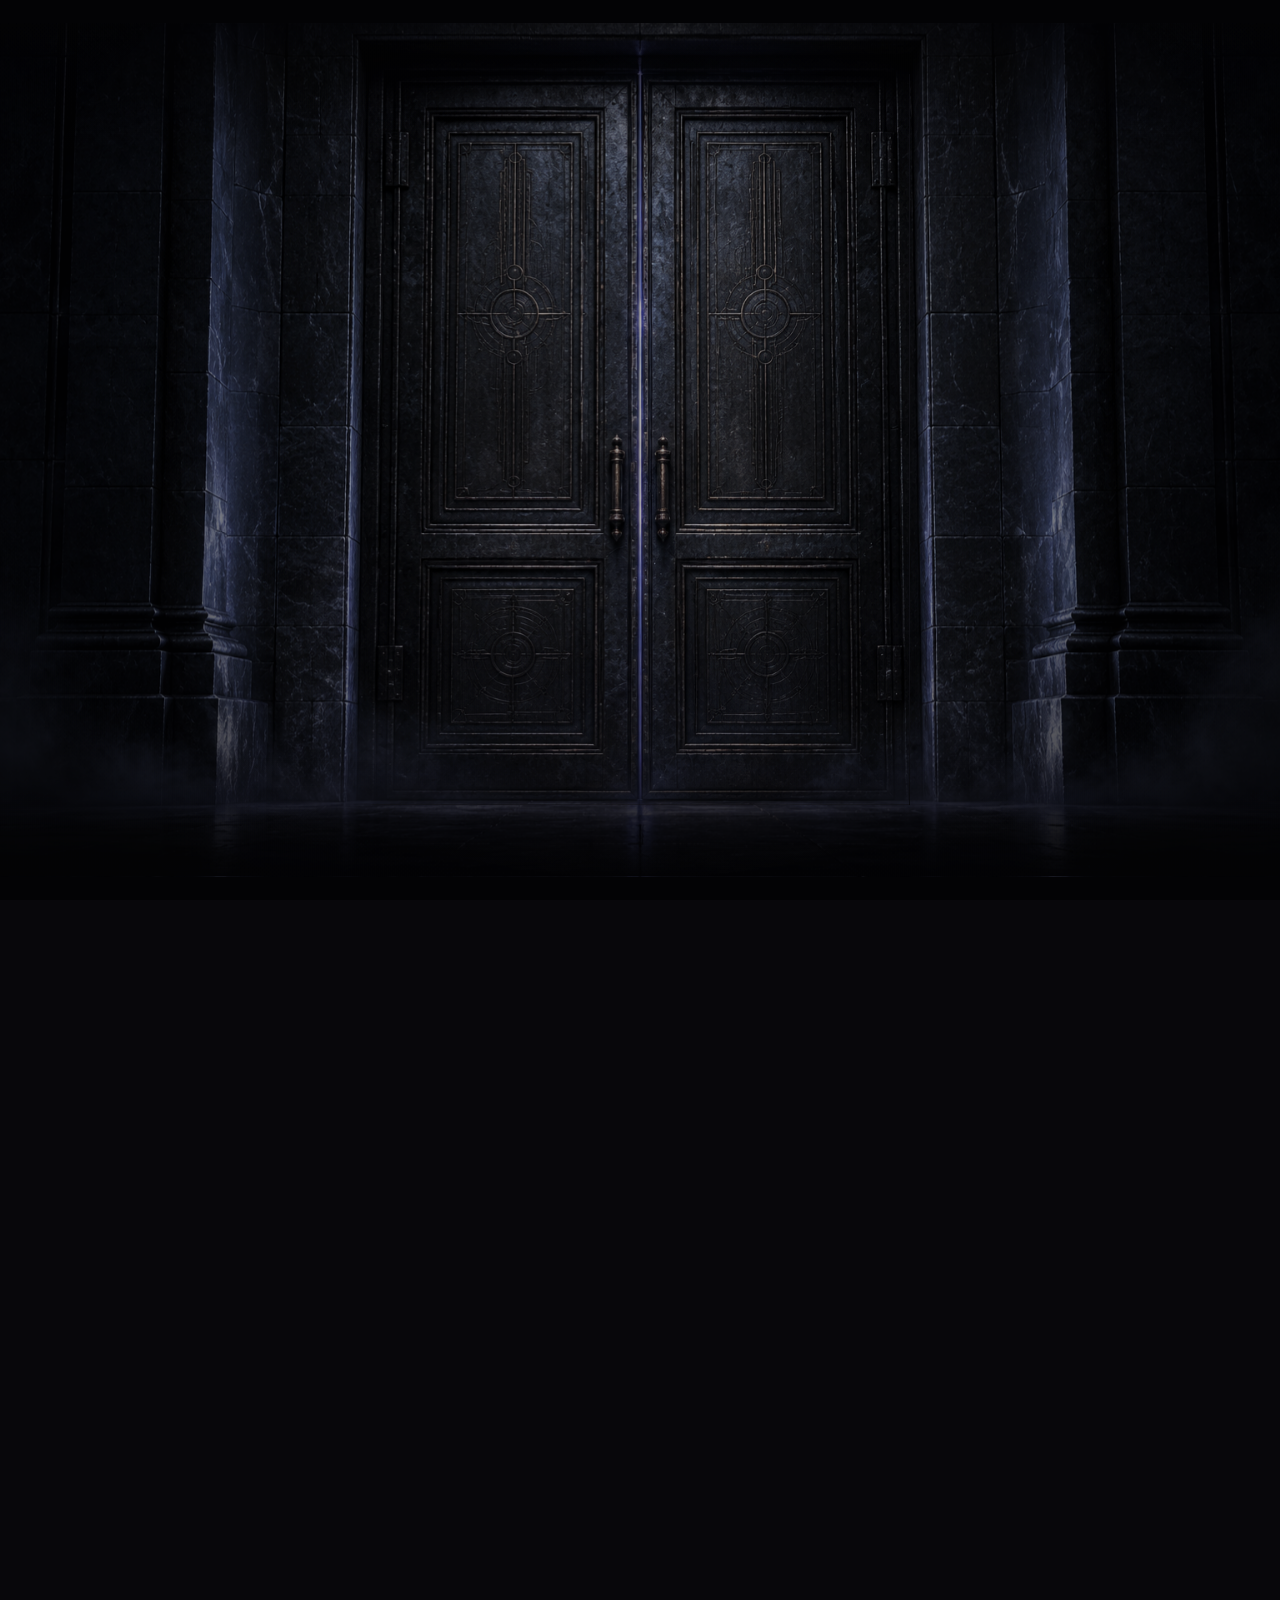
==== commit 38cf6839: "Refine dimensional door, ground mist, white eye aura and beat timing" ====
--- a/index.html
+++ b/index.html
@@ -14,12 +14,11 @@
 <section class="hero" id="home" aria-label="Cinematic introduction">
 <canvas id="field" aria-hidden="true"></canvas><div class="vignette"></div>
 <div class="hero-meta"><span><i class="status-dot"></i> CARLO D FURORE</span><span>ENGINEERING × COMPUTATION × CURIOSITY</span></div>
-<div class="door-gate" id="gate" role="dialog" aria-modal="true" aria-labelledby="door-title">
-<div class="door-world" aria-hidden="true"><img class="door-frame door-image" src="door.png" alt="" width="1536" height="1024"><div class="door-portal"><div class="portal-depth"></div><div class="door-leaf door-left"><img class="door-image" src="door.png" alt=""></div><div class="door-leaf door-right"><img class="door-image" src="door.png" alt=""></div></div><div class="door-shade"></div></div>
-<div class="door-veil" aria-hidden="true"></div><div class="door-heading"><span class="eyebrow">MECHANICAL ENGINEERING / RESEARCH / SOFTWARE</span><h1 id="door-title">Carlo D Furore</h1></div>
-<div class="door-interface"><button class="door-enter" id="enter"><span class="door-enter-line" aria-hidden="true"></span><span>Open the door</span><span aria-hidden="true">↗</span></button><small id="load-note">A cinematic introduction · sound on</small><button class="text-button" id="quiet">Explore without intro →</button></div><span class="door-progress" id="door-progress" role="status"></span></div>
+<div class="door-gate" id="gate" role="dialog" aria-modal="true" aria-label="Entrance">
+<div class="door-world"><img class="door-frame door-image" src="door.png" alt="" width="1536" height="1024"><div class="door-portal" aria-hidden="true"><div class="portal-depth"></div><div class="door-leaf door-left"><div class="door-front"><img class="door-image" src="door.png" alt=""></div><div class="door-back"></div><div class="door-edge door-edge-outer"></div><div class="door-edge door-edge-inner"></div><div class="door-edge-top"></div></div><div class="door-leaf door-right"><div class="door-front"><img class="door-image" src="door.png" alt=""></div><div class="door-back"></div><div class="door-edge door-edge-outer"></div><div class="door-edge door-edge-inner"></div><div class="door-edge-top"></div></div></div><div class="door-shade"></div><button class="door-touch" id="enter" aria-label="Open the door and start the cinematic introduction with sound"></button></div>
+<svg width="0" height="0" aria-hidden="true" style="position:absolute"><defs><filter id="mist-distortion" x="-30%" y="-50%" width="160%" height="200%"><feTurbulence type="fractalNoise" baseFrequency=".009 .028" numOctaves="3" seed="9" result="noise"/><feDisplacementMap in="SourceGraphic" in2="noise" scale="65" xChannelSelector="R" yChannelSelector="G"/><feGaussianBlur stdDeviation="3"/></filter></defs></svg><div class="ground-mist" aria-hidden="true"><i></i><i></i><i></i></div><div class="door-veil" aria-hidden="true"></div><span class="sr-only" id="load-note" role="status"></span><span class="sr-only" id="door-progress" role="status"></span></div>
 <div class="prelude" id="prelude" aria-hidden="true"><div class="energy-well"></div><div class="academic-field" id="academic-field"></div><div class="prelude-core"><span class="eyebrow">AT THE INTERSECTION OF DISCIPLINES</span><div class="prelude-rule"></div></div></div>
-<div class="stage" id="stage" aria-hidden="true"><div class="halo"></div><div class="orbit-guide guide-one"></div><div class="orbit-guide guide-two"></div><div class="character" id="character"><img src="silhouette.png" alt="" width="1536" height="1024"><svg class="face" viewBox="0 0 1536 1024" aria-hidden="true"><defs><filter id="redglow" x="-400%" y="-800%" width="900%" height="1700%"><feGaussianBlur stdDeviation="9"/></filter><filter id="whiteglow"><feGaussianBlur stdDeviation="2"/></filter></defs><g class="eyes"><path class="eye-bloom" d="M714 285l29 4 M795 289l29-4"/><path class="eye-core" d="M714 285l29 4 M795 289l29-4"/><path class="eye-hot" d="M718 286l21 2 M799 288l21-2"/><path class="laser-streak" d="M580 288H956"/></g><path class="smile" d="M739 341Q769 362 802 338"/></svg></div><div id="capsules"></div><div class="shockwave" id="shockwave"></div></div>
+<div class="stage" id="stage" aria-hidden="true"><div class="halo"></div><div class="orbit-guide guide-one"></div><div class="orbit-guide guide-two"></div><div class="character" id="character"><img src="silhouette.png" alt="" width="1536" height="1024"><svg class="face" viewBox="0 0 1536 1024" aria-hidden="true"><defs><filter id="eye-glow" x="-100%" y="-100%" width="300%" height="300%"><feGaussianBlur stdDeviation="3.5"/></filter></defs><g class="eyes"><g class="white-eye" transform="translate(729 281)"><circle class="eye-aura" r="17"/><circle class="eye-disc" r="15"/><g class="rough-eye-rim"><path class="eye-paint" d="M-16 0L-15-5-12-10-8-14-3-15 3-16 8-13 12-10 15-5 16 0 15 6 11 11 6 14 1 16-5 15-10 12-14 7Z"/><path class="eye-chalk" d="M-16 4Q-19-5-11-12M-13-10Q-4-19 6-15M9-14Q17-9 17-1M16 5Q12 16 3 17M-2 16Q-11 16-16 8"/><path class="eye-ink" d="M-12-7Q-9-12-4-13M6-12Q12-10 13-5M13 6Q10 12 5 13M-5 13Q-12 11-13 5"/></g><g class="rough-eye-rim rim-alternate"><path class="eye-chalk" d="M-15-7Q-7-18 3-16M11-12Q18-4 15 6M10 12Q0 18-8 14M-13 10Q-18 2-14-5"/><path class="eye-ink" d="M-11-10L-6-13M11-9L14-2M8 12L2 14M-12 9L-14 3"/></g></g><g class="white-eye" transform="translate(809 281)"><circle class="eye-aura" r="17"/><circle class="eye-disc" r="15"/><g class="rough-eye-rim"><path class="eye-paint" d="M-16 0L-15-5-12-10-8-14-3-15 3-16 8-13 12-10 15-5 16 0 15 6 11 11 6 14 1 16-5 15-10 12-14 7Z"/><path class="eye-chalk" d="M-16 4Q-19-5-11-12M-13-10Q-4-19 6-15M9-14Q17-9 17-1M16 5Q12 16 3 17M-2 16Q-11 16-16 8"/><path class="eye-ink" d="M-12-7Q-9-12-4-13M6-12Q12-10 13-5M13 6Q10 12 5 13M-5 13Q-12 11-13 5"/></g><g class="rough-eye-rim rim-alternate"><path class="eye-chalk" d="M-15-7Q-7-18 3-16M11-12Q18-4 15 6M10 12Q0 18-8 14M-13 10Q-18 2-14-5"/><path class="eye-ink" d="M-11-10L-6-13M11-9L14-2M8 12L2 14M-12 9L-14 3"/></g></g></g></svg></div><div id="capsules"></div><div class="shockwave" id="shockwave"></div></div>
 <div class="hero-identity" id="identity"><span class="eyebrow">MECHANICAL ENGINEERING · POLITECNICO DI MILANO</span><h2>Carlo D <em>Furore</em></h2><p>From physical systems to the code that understands them.</p></div>
 <div class="hero-footer"><span class="sequence-status" id="sequence-status" role="status">A RESEARCH PROFILE, IN MOTION</span><div class="intro-controls"><button id="pause" hidden>Pause</button><button id="skip" hidden>Skip intro ↗</button><button id="replay" hidden>Replay entrance ↻</button><button id="sound" aria-pressed="false" hidden>Sound on <span class="equalizer">▂▅▃▆</span></button><label id="volume-label" hidden><span class="sr-only">Soundtrack volume</span><input id="volume" aria-label="Soundtrack volume" type="range" min="0" max="100" value="90"></label></div><a href="#research" class="scroll-cue">SCROLL TO EXPLORE <span>↓</span></a></div><div class="timeline"><div id="timeline-fill"></div></div>
 </section>
--- a/entrance.css
+++ b/entrance.css
@@ -3,8 +3,8 @@
 html.intro-locked body{position:fixed;inset:0;width:100%;overflow:hidden;overscroll-behavior:none}
 html.intro-locked .hero{height:100svh;min-height:100svh;max-height:none}
 html.intro-locked header{opacity:0;pointer-events:none}
-html.intro-locked .scroll-cue{visibility:hidden;pointer-events:none}
-html.intro-locked .hero-footer,html.intro-locked .hero-meta,html.intro-locked .timeline,.hero.soundtrack-running .hero-footer{visibility:hidden;pointer-events:none}
+html.intro-locked .scroll-cue{visibility:hidden;pointer-events:none}
+html.intro-locked .hero-footer,html.intro-locked .hero-meta,html.intro-locked .timeline,.hero.soundtrack-running .hero-footer{visibility:hidden;pointer-events:none}
 .hero .hero-identity{bottom:100px}
 .door-gate{position:fixed;inset:0;z-index:60;background:#030305;overflow:hidden;isolation:isolate}
 .door-gate[hidden]{display:none}
@@ -14,6 +14,25 @@
 .portal-depth{position:absolute;inset:0;background:radial-gradient(ellipse at 50% 55%,#68478d20,transparent 65%),linear-gradient(90deg,#030207,#15102140 20%,#030207 50%,#15102140 80%,#030207);box-shadow:inset 0 0 55px 15px #000}
 .portal-depth:after{content:'';position:absolute;inset:12% 18% 0;border:1px solid #9d92c214;box-shadow:0 0 50px #9a87c609,inset 0 0 50px #9a87c609;transform:perspective(600px) rotateX(3deg)}
 .door-leaf{position:absolute;top:0;bottom:0;width:50%;overflow:hidden;backface-visibility:hidden;transform-style:preserve-3d;will-change:transform;box-shadow:0 0 1px 1px #030305}
+.door-leaf{--depth:clamp(18px,2.8vw,44px);overflow:visible;backface-visibility:visible;box-shadow:none}
+.door-front,.door-back{position:absolute;inset:0;overflow:hidden;backface-visibility:hidden;background:#15151b}
+.door-front{transform:translateZ(.5px);box-shadow:inset 0 0 0 2px #484650}
+.door-back{transform:translateZ(calc(-1 * var(--depth))) rotateY(180deg);background:repeating-linear-gradient(90deg,transparent 0 22%,#09090d 22% 24%),linear-gradient(110deg,#24242b,#0b0b10 55%,#303039);box-shadow:inset 0 0 0 7px #181820,inset 0 0 0 10px #393942}
+.door-edge{position:absolute;top:0;height:100%;width:var(--depth);transform-origin:left center;transform:rotateY(90deg);background:linear-gradient(90deg,#44434e,#1c1c25 18%,#30303a 74%,#09090f);border-top:1px solid #797581;border-bottom:1px solid #09090f}
+.door-edge-inner{left:100%}.door-edge-outer{left:0}
+.door-edge-top{position:absolute;top:0;left:0;width:100%;height:var(--depth);transform-origin:center top;transform:rotateX(-90deg);background:linear-gradient(#45434e,#13131a)}
+.door-hardware{position:absolute;top:55%;width:clamp(15px,2.8vw,34px);height:clamp(23px,4vw,48px);border:4px solid #787681;border-radius:48%;background:linear-gradient(110deg,#20212880,#05050880);box-shadow:2px 5px 7px #000,inset 1px 1px 2px #ddd8e866;transform:translateY(-50%)}
+.door-left .door-hardware{right:8%}.door-right .door-hardware{left:8%}
+.door-hardware:before{content:'';position:absolute;top:-7px;left:28%;width:44%;height:9px;border-radius:2px;background:linear-gradient(90deg,#27272f,#a5a1ac,#33313d)}
+.door-touch{position:absolute;left:29%;top:6%;width:42%;height:85.5%;z-index:5;cursor:pointer;background:transparent;padding:0;border:0}
+.door-touch:focus-visible{outline:1px solid #c9bdde80;outline-offset:-8px}
+.door-gate.opening .door-touch{pointer-events:none}
+.ground-mist{position:absolute;left:10%;right:10%;bottom:0;height:32%;pointer-events:none;opacity:0;transition:opacity 1.6s ease;z-index:3;filter:blur(12px);mask-image:linear-gradient(transparent,#000 35%,#000 75%,transparent)}
+.opening .ground-mist{opacity:.68}
+.ground-mist i{position:absolute;inset:0 -25%;background:radial-gradient(ellipse at 30% 68%,#bbc1d64d,transparent 35%),radial-gradient(ellipse at 68% 58%,#b4a8cf59,transparent 38%),radial-gradient(ellipse at 52% 79%,#d2d5e84d,transparent 35%);transform:scaleY(.65);animation:mist-flow 9s ease-in-out infinite alternate;animation-play-state:paused}
+.ground-mist i:nth-child(2){inset:15% -40% -10%;opacity:.7;animation-delay:-3s;animation-duration:7s}.ground-mist i:nth-child(3){inset:30% -10% -10%;opacity:.55;animation-delay:-6s;animation-duration:11s}
+.opening .ground-mist i{animation-play-state:running}
+@keyframes mist-flow{from{transform:translate3d(-8%,8%,0) scale(1,.65)}to{transform:translate3d(9%,-12%,0) scale(1.18,.85)}}
 .door-left{left:0;transform-origin:left center}.door-right{right:0;transform-origin:right center}
 .door-leaf img{position:absolute;width:476.190476%;height:116.959065%;max-width:none;top:-7.017544%;filter:brightness(.68);pointer-events:none}
 .door-left img{left:-138.095238%}.door-right img{left:-238.095238%}
@@ -50,5 +69,38 @@
 /* Facial light emerges as a single, soft layer after the last beat. */
 .face{transition:none}.character{transition:filter 1.2s ease}
 .eye-bloom{stroke-width:12;opacity:.72}.eye-core{stroke-width:5;opacity:.9}.eye-hot{stroke:#ff9dab;stroke-width:1.4;opacity:.8}.laser-streak{opacity:.12}.smile{stroke:#eeeaf4;stroke-width:2.6;opacity:.82;filter:drop-shadow(0 0 2px #ffffff44)}
+.eye-aura{fill:#eeeaff;filter:url(#eye-glow);opacity:.72}.eye-orb{fill:#fffdfd;filter:drop-shadow(0 0 2px #fff)}
+.eye-scribble{fill:none;stroke:#f6f3ff;stroke-width:1.6;stroke-linecap:round;stroke-linejoin:round;opacity:.8;animation:eye-scratch .19s steps(2,end) infinite alternate}
+.eye-scribble.alternate{stroke-width:1.1;opacity:.45;animation-delay:-.09s;animation-duration:.27s}
+.white-eye:nth-child(2) .eye-scribble{animation-delay:-.13s}
+@keyframes eye-scratch{0%{transform:translate(-1px,1px) rotate(-4deg);stroke-dasharray:21 6 39 3;stroke-dashoffset:0}100%{transform:translate(1px,-1px) rotate(3deg);stroke-dasharray:37 4 17 5;stroke-dashoffset:17}}
+@media(prefers-reduced-motion:reduce){.ground-mist i,.eye-scribble{animation:none!important}}
+.ground-mist{position:absolute;left:-15%;right:-15%;bottom:-9%;height:37%;z-index:3;filter:blur(9px);mask-image:linear-gradient(transparent 0%,#000 32%,#000 100%);transition:opacity 1.2s ease}
+.opening .ground-mist{opacity:.95}
+.ground-mist i{inset:0 -20%;background:radial-gradient(ellipse at 20% 70%,#c3c9df88,transparent 33%),radial-gradient(ellipse at 75% 55%,#a9b8d48c,transparent 32%),radial-gradient(ellipse at 47% 86%,#d5d9eac4,transparent 43%);animation-duration:5s;transform:scaleY(.8)}
+.ground-mist i:nth-child(2){inset:8% -35% 0;opacity:.65;animation-duration:6.5s;animation-delay:-2s;background:radial-gradient(ellipse at 32% 62%,#c9d0e27d,transparent 26%),radial-gradient(ellipse at 69% 74%,#e0e2f096,transparent 30%)}
+.ground-mist i:nth-child(3){inset:38% -25% -5%;opacity:.65;animation-duration:4s;animation-delay:-3s}
+@keyframes mist-flow{from{transform:translate3d(-13%,14%,0) scale(1,.7)}to{transform:translate3d(14%,-9%,0) scale(1.25,.95)}}
+.eye-scribble{stroke-width:1.4;opacity:.85;animation:none;filter:drop-shadow(0 0 1px #fff)}
+.eye-contour{transform-origin:0 0;animation:living-contour .45s ease-in-out infinite alternate}
+.eye-contour.second{stroke-width:.85;opacity:.6;animation-delay:-.23s;animation-duration:.61s}
+.white-eye:nth-child(2) .eye-contour{animation-delay:-.19s}
+.eye-wisp{fill:none;stroke:#fff;stroke-width:2.2;stroke-linecap:round;opacity:.65;filter:drop-shadow(0 0 2px #e9eaff);stroke-dasharray:27 45;animation:white-current 1.4s linear infinite}
+.eye-wisp.second{stroke-width:1.1;opacity:.35;animation-delay:-.8s;animation-duration:1.7s}
+@keyframes living-contour{from{transform:rotate(-12deg) scale(.93,1.06)}to{transform:rotate(9deg) scale(1.09,.92)}}
+@keyframes white-current{from{stroke-dashoffset:70}to{stroke-dashoffset:-72}}
+@media(prefers-reduced-motion:reduce){.eye-contour,.eye-wisp{animation:none!important}}
 @media(max-height:650px){.hero .hero-meta{top:28px}.hero .stage{top:40%;height:46svh;width:min(100%,900px)}.hero .character{width:min(73%,65svh)}.hero .hero-identity{bottom:86px}.hero .hero-identity h2{font-size:34px;margin:6px 0}.hero .hero-identity p{margin:8px 0;font-size:10px}.hero .hero-identity .eyebrow{font-size:6px}.door-heading{top:6%}.door-heading h1{font-size:22px}.door-interface{bottom:5%}}
 @media(max-height:650px){.hero .hero-meta{display:none}}
+
+.ground-mist{filter:url(#mist-distortion)}
+
+/* Circular chalk-white eyes: moving rough paint at the rim, no trailing lines. */
+.eye-disc,.eye-paint{fill:#fffdfb}.eye-aura{fill:#f8f6ff;opacity:.8}
+.rough-eye-rim{animation:chalk-flicker .32s steps(3,end) infinite;transform-origin:0 0}
+.eye-chalk{fill:none;stroke:#fffdfb;stroke-width:1.1;stroke-linecap:butt}
+.eye-ink{fill:none;stroke:#17151a;stroke-width:.7;opacity:.72}
+.rim-alternate{animation-direction:reverse;animation-duration:.41s;opacity:.7}
+.white-eye:nth-child(2) .rough-eye-rim{animation-delay:-.17s}
+@keyframes chalk-flicker{0%{transform:rotate(-7deg) scale(1,.98)}33%{transform:rotate(4deg) scale(.99,1.02)}66%{transform:rotate(-2deg) scale(1.02,1)}100%{transform:rotate(6deg) scale(1,.99)}}
+@media(prefers-reduced-motion:reduce){.rough-eye-rim{animation:none}}
